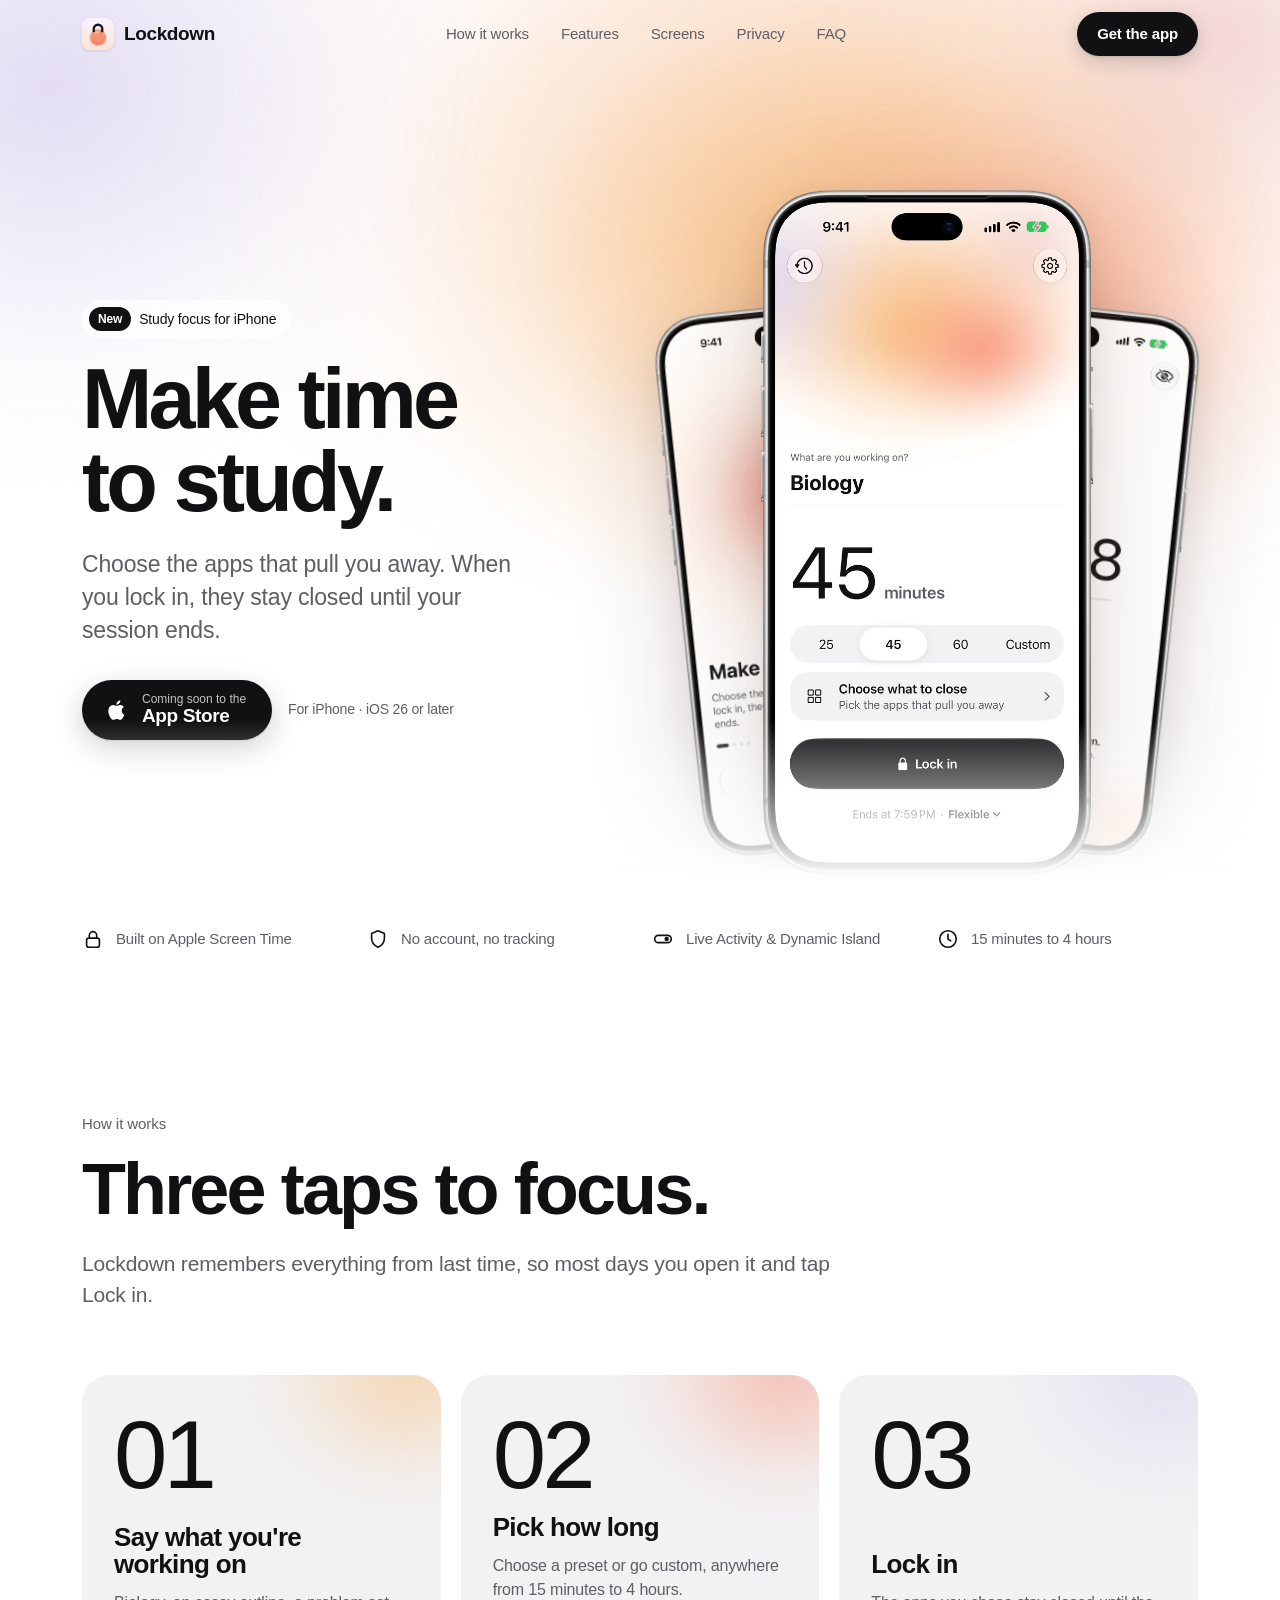
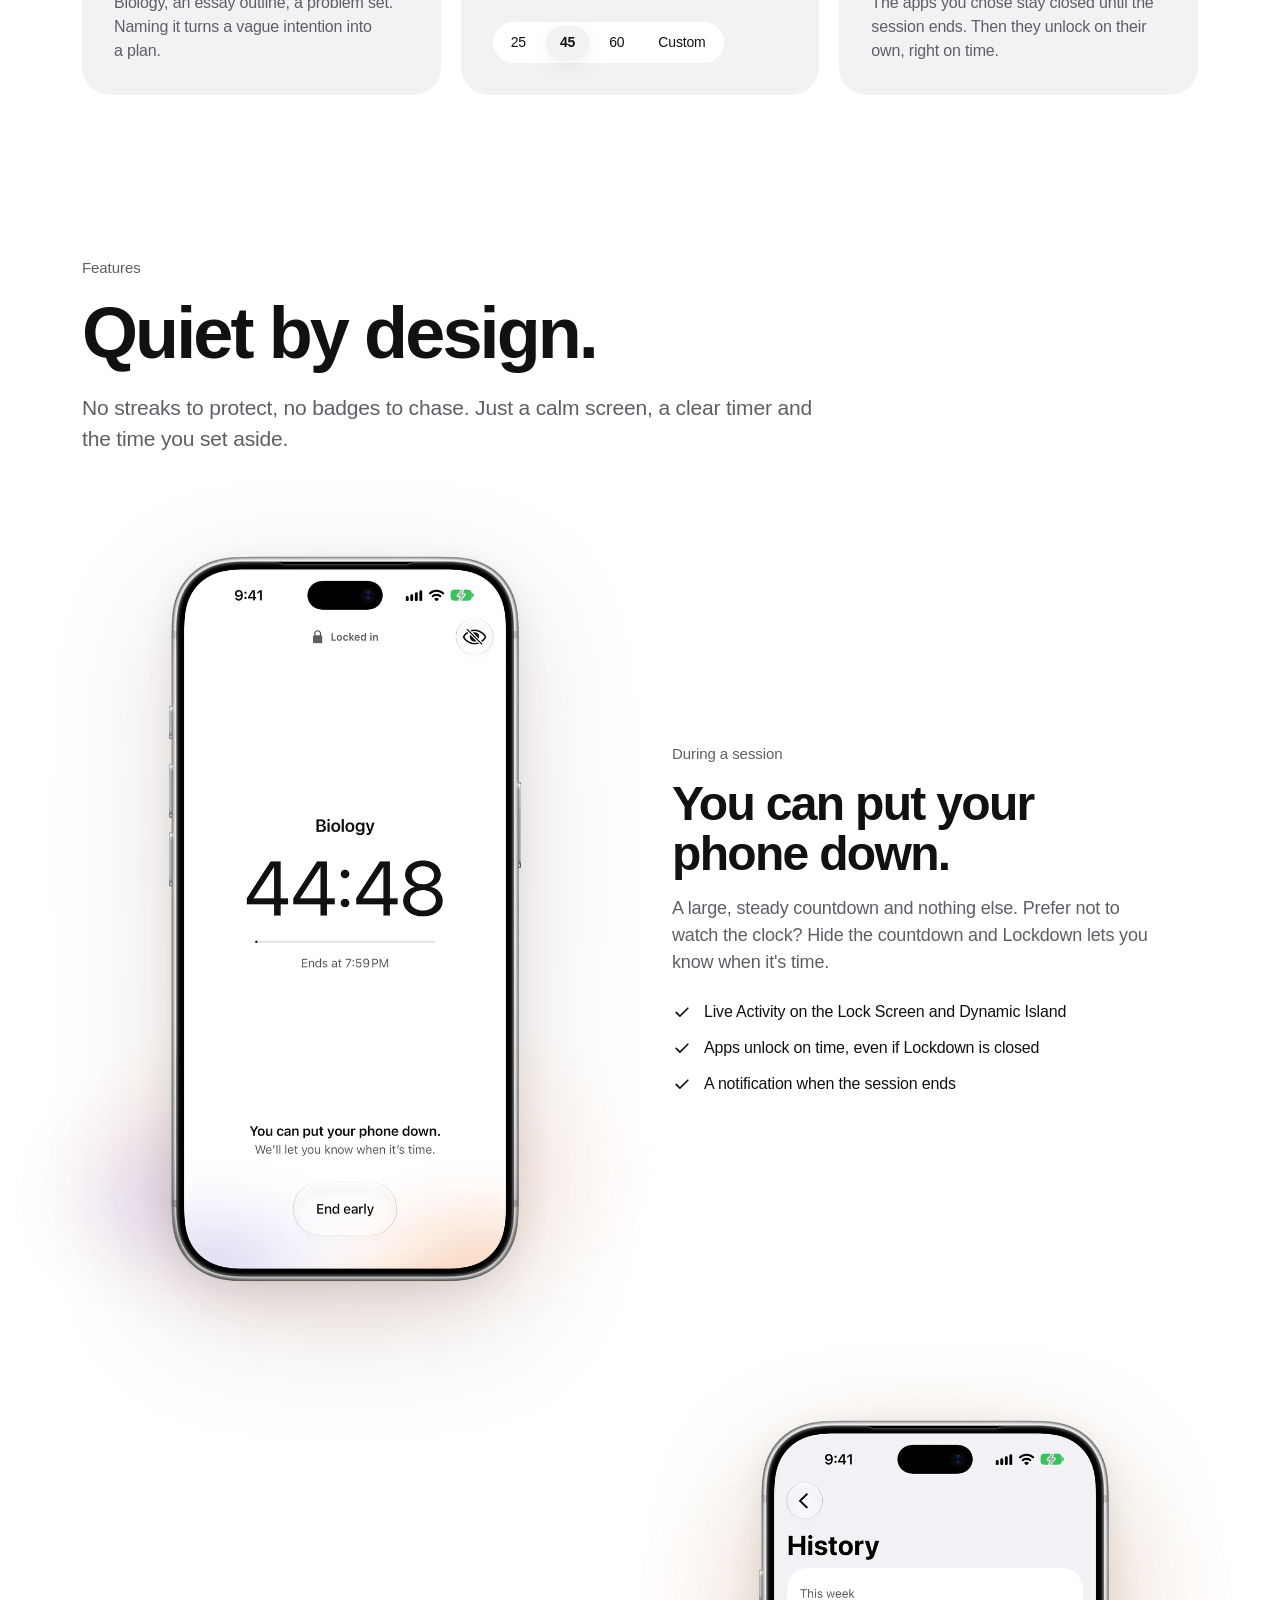
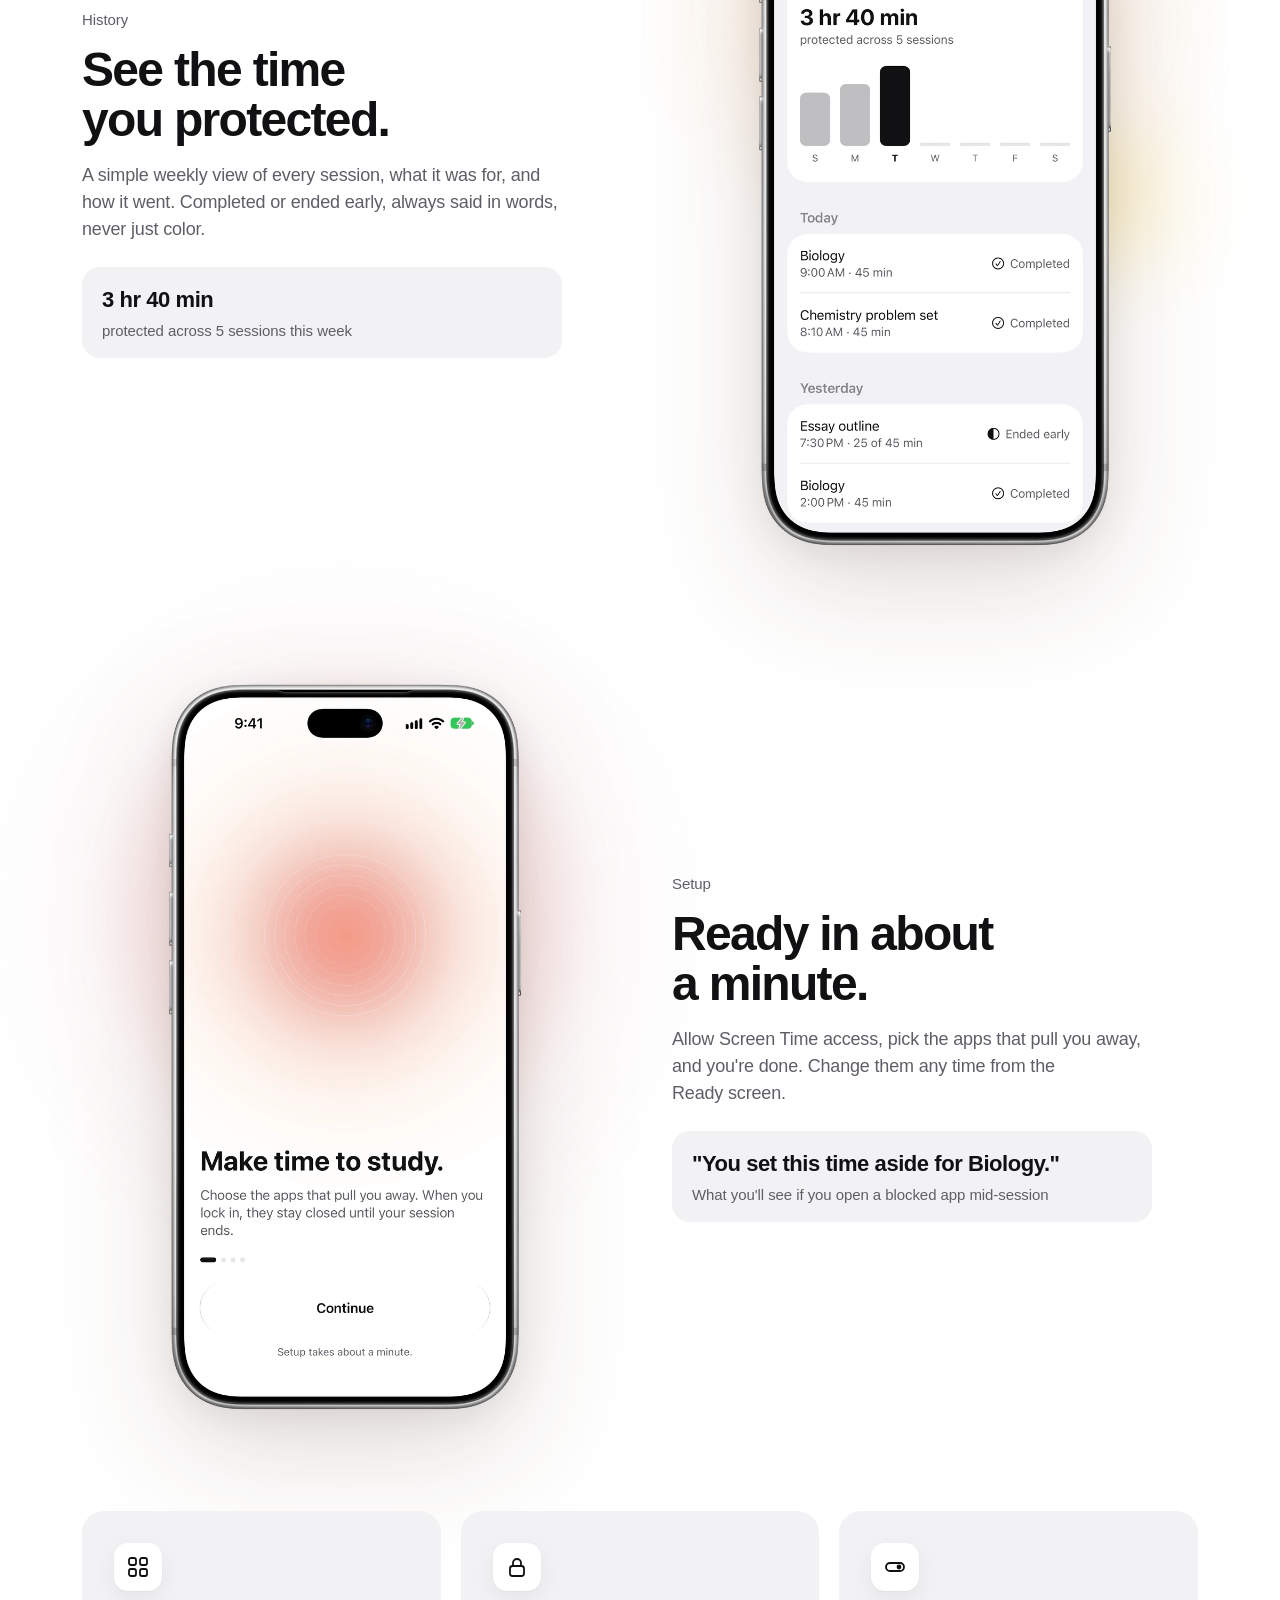
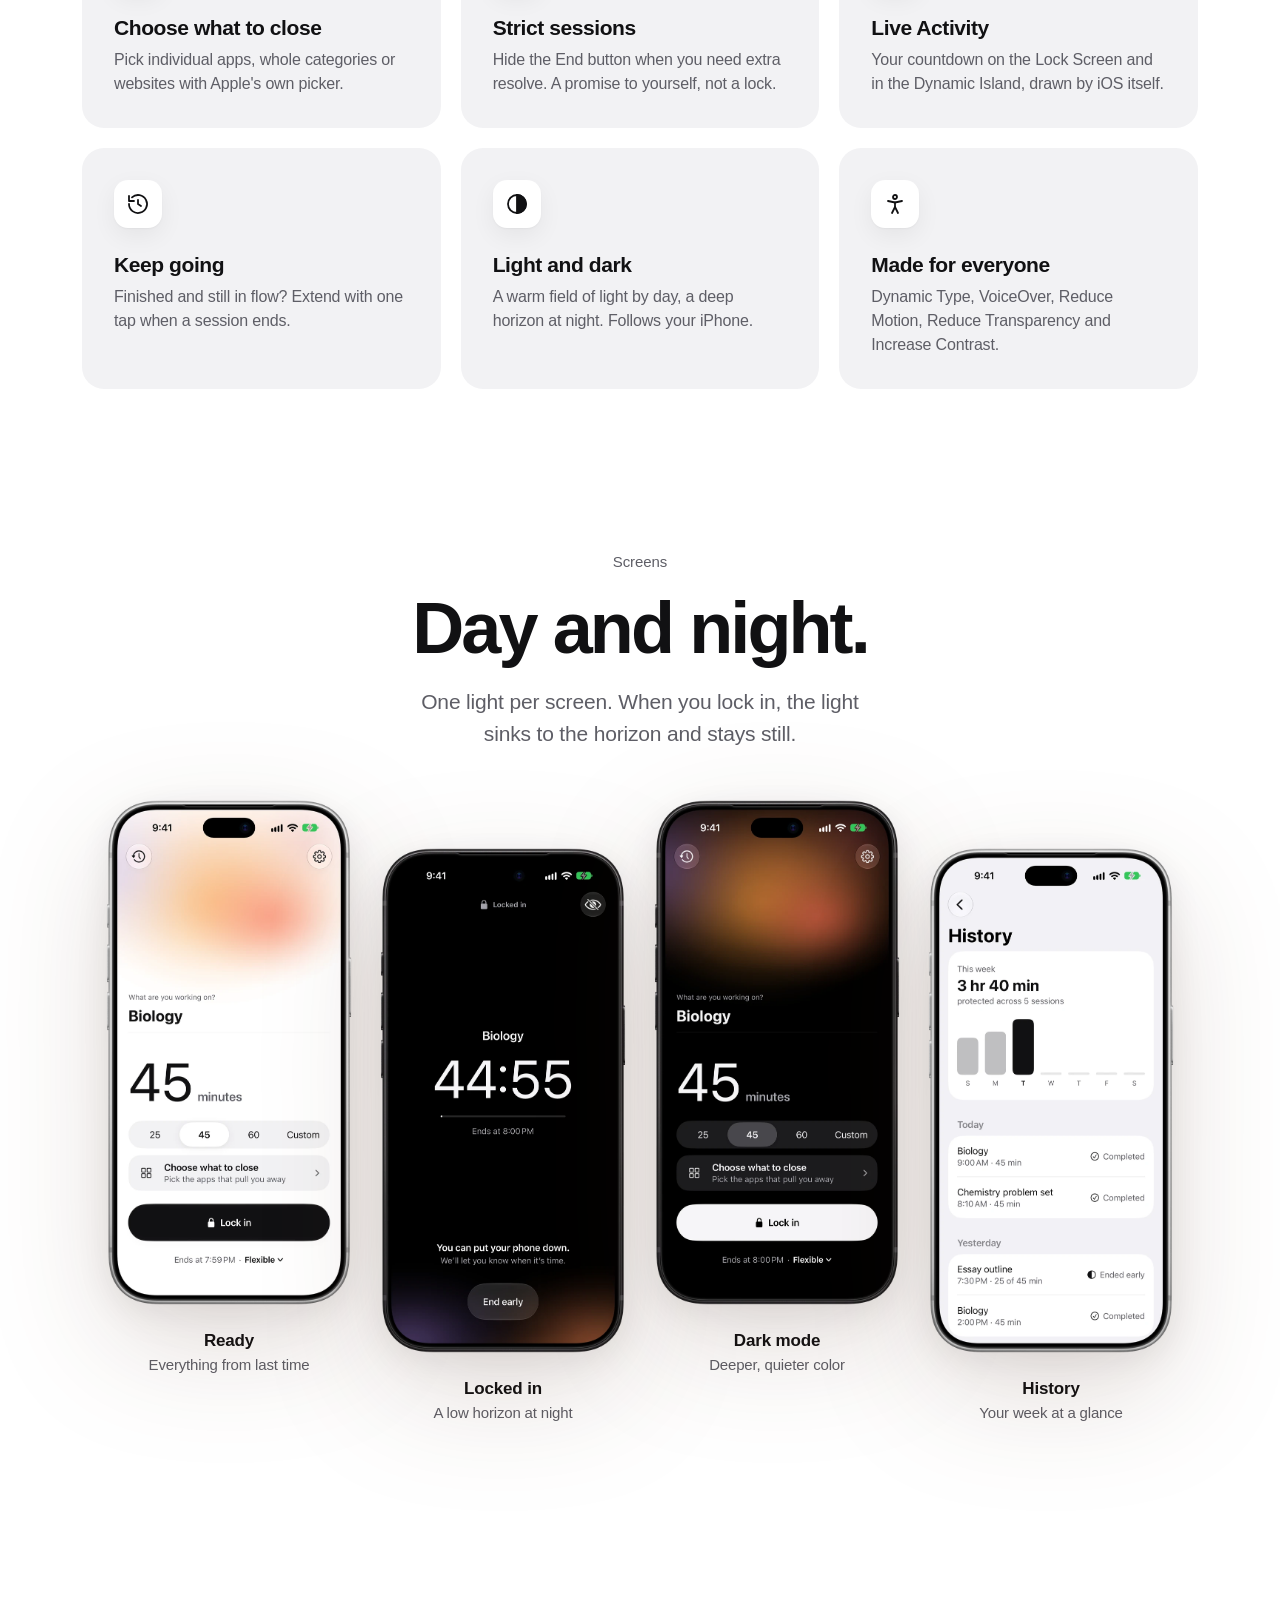
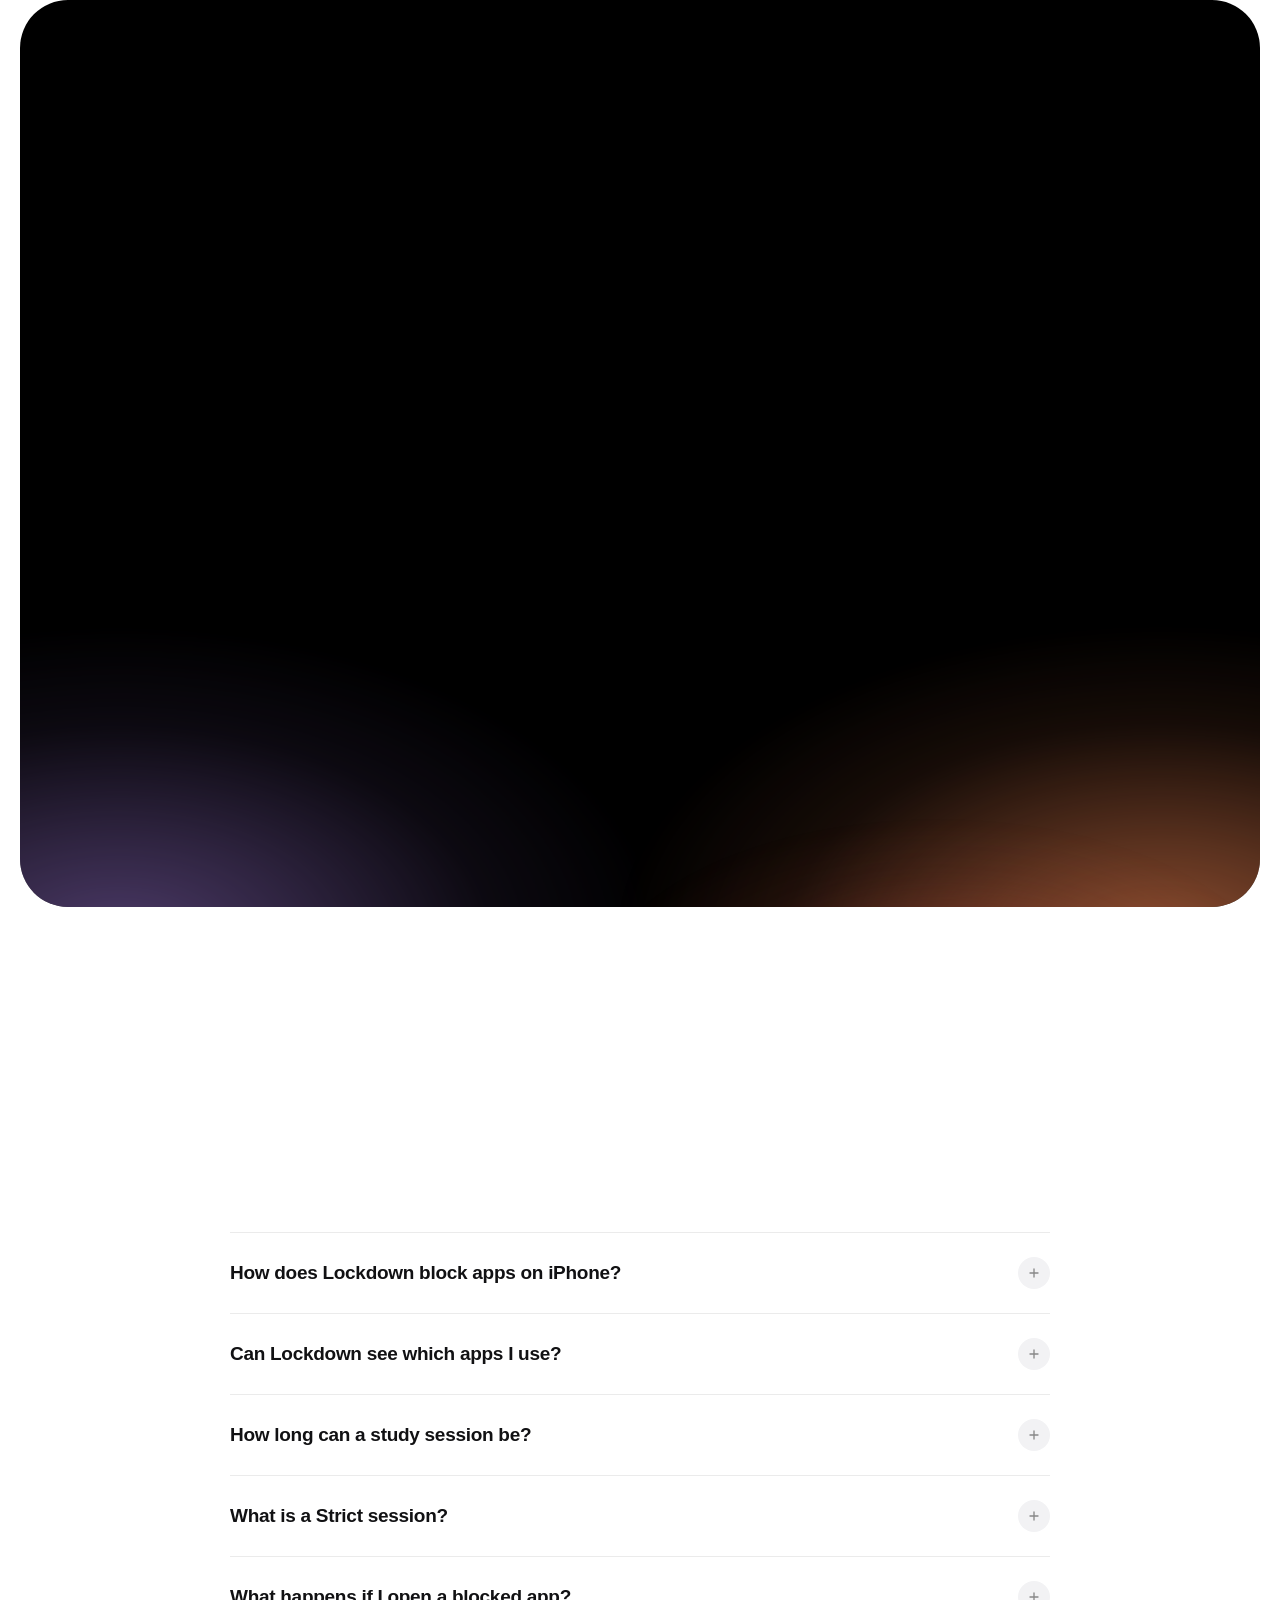
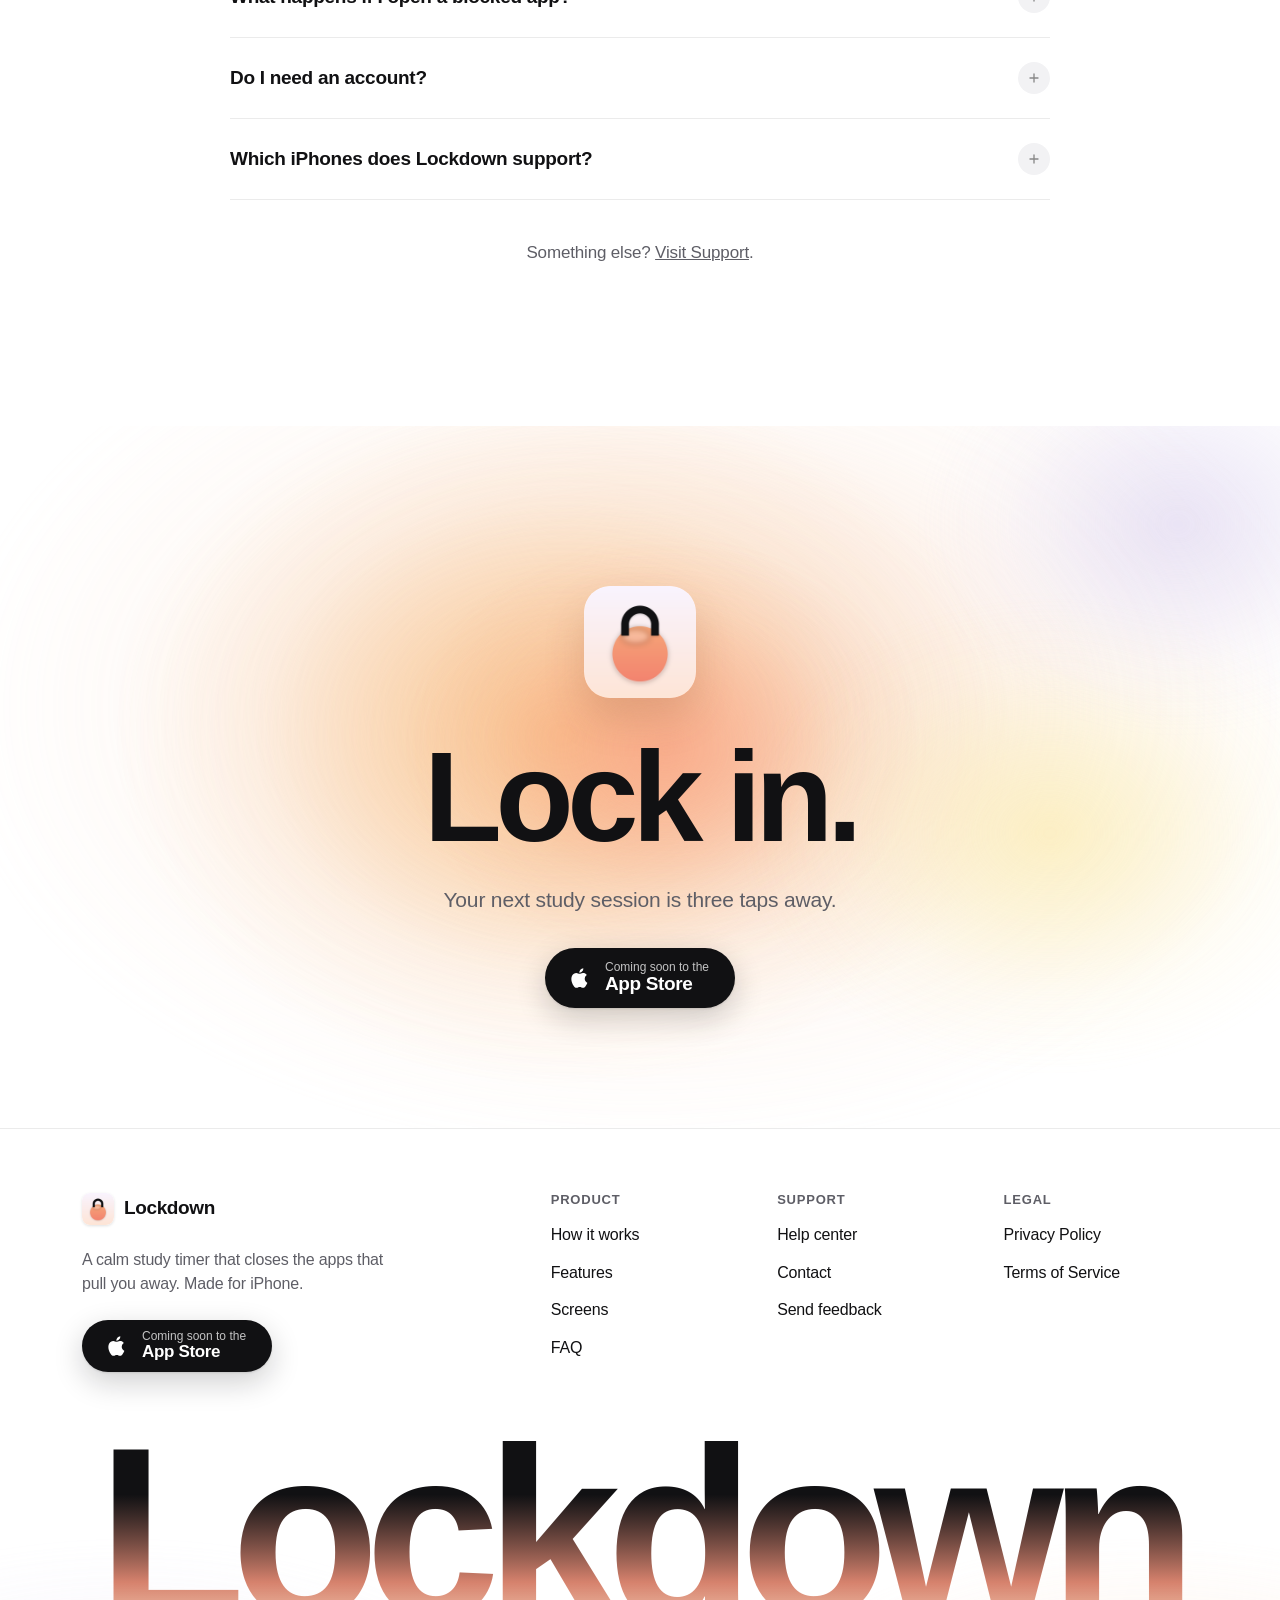
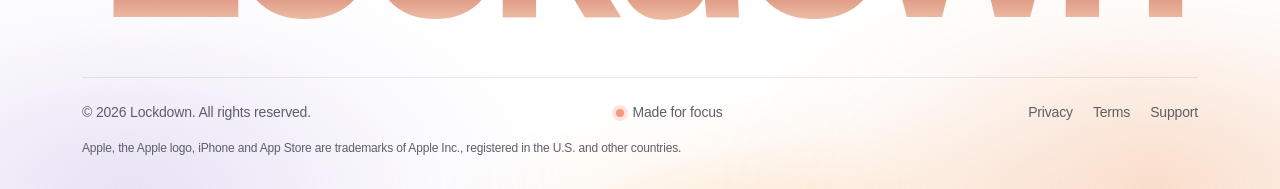
==== index.html @ 427d25eb "Launch the Lockdown website Home page with product screenshots in iPhone 18 Pro bezels, support page" ====
<!doctype html>
<html lang="en">
<head>
  <meta charset="utf-8">
  <meta name="viewport" content="width=device-width, initial-scale=1, viewport-fit=cover">
  <title>Lockdown: Study Focus Timer &amp; App Blocker for iPhone</title>
  <meta name="description" content="Lockdown blocks distracting apps while you study. Say what you're working on, pick 25, 45 or 60 minutes, and lock in. Built on Apple Screen Time. No account, no tracking.">
  <meta name="keywords" content="study app, focus timer, app blocker, block apps iPhone, study timer, screen time, distraction blocker, pomodoro, focus app, homework app, exam revision, Lockdown app">
  <meta name="author" content="Neel Sharma">
  <meta name="robots" content="index, follow, max-image-preview:large">
  <link rel="canonical" href="https://neel-sh.github.io/Lockdown-website/">
  <meta name="theme-color" content="#ffffff" media="(prefers-color-scheme: light)">
  <meta name="theme-color" content="#000000" media="(prefers-color-scheme: dark)">
  <meta name="color-scheme" content="light dark">
  <meta name="format-detection" content="telephone=no">

  <!-- Smart App Banner: uncomment and add the App Store ID once the app is live -->
  <!-- <meta name="apple-itunes-app" content="app-id=0000000000"> -->
  <meta name="apple-mobile-web-app-title" content="Lockdown">

  <meta property="og:type" content="website">
  <meta property="og:site_name" content="Lockdown">
  <meta property="og:title" content="Lockdown: Make time to study">
  <meta property="og:description" content="Block the apps that pull you away and lock in for focused study sessions on iPhone.">
  <meta property="og:url" content="https://neel-sh.github.io/Lockdown-website/">
  <meta property="og:image" content="https://neel-sh.github.io/Lockdown-website/assets/img/og-image.jpg">
  <meta property="og:image:width" content="1200">
  <meta property="og:image:height" content="630">
  <meta property="og:image:alt" content="Lockdown on iPhone: Make time to study.">
  <meta property="og:locale" content="en_US">
  <meta name="twitter:card" content="summary_large_image">
  <meta name="twitter:title" content="Lockdown: Make time to study">
  <meta name="twitter:description" content="Block the apps that pull you away and lock in for focused study sessions on iPhone.">
  <meta name="twitter:image" content="https://neel-sh.github.io/Lockdown-website/assets/img/og-image.jpg">

  <link rel="icon" href="favicon.ico" sizes="any">
  <link rel="icon" type="image/png" sizes="64x64" href="assets/img/favicon-64.png">
  <link rel="apple-touch-icon" href="assets/img/apple-touch-icon.png">
  <link rel="manifest" href="site.webmanifest">
  <link rel="preload" as="image" imagesrcset="assets/screens/ready-675.webp 675w, assets/screens/ready.webp 1350w" imagesizes="(min-width: 1120px) 340px, 78vw" media="(prefers-color-scheme: light)" fetchpriority="high">
  <link rel="preload" as="image" imagesrcset="assets/screens/ready-dark-675.webp 675w, assets/screens/ready-dark.webp 1350w" imagesizes="(min-width: 1120px) 340px, 78vw" media="(prefers-color-scheme: dark)" fetchpriority="high">
  <link rel="stylesheet" href="assets/css/site.css">

  <script type="application/ld+json">
  {
    "@context": "https://schema.org",
    "@graph": [
      {
        "@type": "WebSite",
        "@id": "https://neel-sh.github.io/Lockdown-website/#website",
        "url": "https://neel-sh.github.io/Lockdown-website/",
        "name": "Lockdown",
        "description": "Study focus timer and app blocker for iPhone.",
        "inLanguage": "en"
      },
      {
        "@type": "MobileApplication",
        "@id": "https://neel-sh.github.io/Lockdown-website/#app",
        "name": "Lockdown",
        "alternateName": "Lockdown: Study Focus Timer",
        "operatingSystem": "iOS 26.0 or later",
        "applicationCategory": "ProductivityApplication",
        "applicationSubCategory": "Education",
        "description": "Pick the apps that pull you away, say what you're working on, and tap Lock in. Those apps stay closed until the session ends. Built on Apple's Screen Time frameworks with a Live Activity on the Lock Screen and Dynamic Island.",
        "image": "https://neel-sh.github.io/Lockdown-website/assets/img/icon-512.png",
        "screenshot": [
          "https://neel-sh.github.io/Lockdown-website/assets/screens/ready.webp",
          "https://neel-sh.github.io/Lockdown-website/assets/screens/session.webp",
          "https://neel-sh.github.io/Lockdown-website/assets/screens/history.webp"
        ],
        "featureList": "Block distracting apps during study sessions; 25, 45, 60 minute or custom sessions from 15 minutes to 4 hours; Strict sessions; Live Activity and Dynamic Island timer; Weekly study history; No account and no tracking",
        "author": { "@type": "Person", "name": "Neel Sharma" },
        "publisher": { "@id": "https://neel-sh.github.io/Lockdown-website/#org" }
      },
      {
        "@type": "Organization",
        "@id": "https://neel-sh.github.io/Lockdown-website/#org",
        "name": "Lockdown",
        "url": "https://neel-sh.github.io/Lockdown-website/",
        "logo": "https://neel-sh.github.io/Lockdown-website/assets/img/icon-512.png",
        "email": "neelksharma13@gmail.com"
      },
      {
        "@type": "FAQPage",
        "mainEntity": [
          { "@type": "Question", "name": "How does Lockdown block apps on iPhone?", "acceptedAnswer": { "@type": "Answer", "text": "Lockdown uses Apple's Screen Time frameworks (Family Controls, Managed Settings and Device Activity). When you lock in, the apps you picked show a Lockdown screen instead of opening. At the end time, iOS lifts the block on its own, even if Lockdown isn't running." } },
          { "@type": "Question", "name": "Can Lockdown see which apps I use?", "acceptedAnswer": { "@type": "Answer", "text": "No. Apple only gives Lockdown opaque tokens for the apps you choose. Lockdown can show their names and icons on your screen but never learns which apps they are. Your session history stays on your iPhone." } },
          { "@type": "Question", "name": "How long can a study session be?", "acceptedAnswer": { "@type": "Answer", "text": "Pick 25, 45 or 60 minutes, or set a custom length anywhere from 15 minutes to 4 hours. 15 minutes is the shortest interval iOS allows for a scheduled block." } },
          { "@type": "Question", "name": "What is a Strict session?", "acceptedAnswer": { "@type": "Answer", "text": "A Strict session hides the End button so you're not tempted to quit. It's a promise to yourself, not a lock: turning off Lockdown in Settings > Screen Time always ends a session." } },
          { "@type": "Question", "name": "Do I need an account?", "acceptedAnswer": { "@type": "Answer", "text": "No. There is no sign-up, no account and no analytics. Everything Lockdown stores lives on your iPhone." } },
          { "@type": "Question", "name": "Which iPhones does Lockdown support?", "acceptedAnswer": { "@type": "Answer", "text": "Lockdown runs on iPhone with iOS 26 or later." } }
        ]
      }
    ]
  }
  </script>
</head>
<body>
  <a class="skip" href="#main">Skip to content</a>

  <header class="nav" role="banner">
    <div class="wrap">
      <a class="brand" href="./" aria-label="Lockdown home">
        <img src="assets/img/icon-192.png" alt="" width="32" height="32">
        Lockdown
      </a>
      <nav aria-label="Primary">
        <ul class="nav-links">
          <li><a href="#how">How it works</a></li>
          <li><a href="#features">Features</a></li>
          <li><a href="#screens">Screens</a></li>
          <li><a href="#privacy">Privacy</a></li>
          <li><a href="#faq">FAQ</a></li>
        </ul>
      </nav>
      <a class="btn btn-primary" href="#download">Get the app</a>
    </div>
  </header>

  <main id="main">
    <!-- Hero: the Ready atmosphere, apricot and lavender overhead -->
    <section class="hero" aria-labelledby="hero-title">
      <div class="atmosphere" aria-hidden="true">
        <span class="glow drift" style="--c: var(--peach); left: 70%; top: 18%; width: 1500px; height: 1000px; --o: .8"></span>
        <span class="glow drift slow" style="--c: var(--apricot); left: 64%; top: 30%; width: 900px; height: 720px; --o: .85"></span>
        <span class="glow drift" style="--c: var(--coral); left: 80%; top: 36%; width: 620px; height: 520px; --o: .7"></span>
        <span class="glow drift slow" style="--c: var(--lavender); left: 4%; top: 10%; width: 900px; height: 800px; --o: .7"></span>
        <span class="glow" style="--c: var(--rose); left: 96%; top: 4%; width: 500px; height: 500px; --o: .25"></span>
      </div>

      <div class="wrap">
        <div class="hero-copy">
          <span class="pill reveal"><b>New</b> Study focus for iPhone</span>
          <h1 id="hero-title" class="reveal d1">Make time to&nbsp;study.</h1>
          <p class="lede reveal d2">Choose the apps that pull you away. When you lock in, they stay closed until your session&nbsp;ends.</p>
          <div class="hero-cta reveal d3">
            <a class="store" data-store href="#download" aria-label="Download Lockdown on the App Store">
              <svg viewBox="0 0 24 24" fill="currentColor" aria-hidden="true"><path d="M16.37 12.62c-.02-2.3 1.88-3.4 1.96-3.46-1.07-1.56-2.73-1.78-3.32-1.8-1.41-.14-2.76.83-3.47.83-.72 0-1.82-.81-3-.79-1.54.02-2.96.9-3.75 2.27-1.6 2.78-.41 6.89 1.15 9.14.76 1.1 1.67 2.34 2.86 2.3 1.15-.05 1.58-.74 2.97-.74 1.38 0 1.78.74 2.99.72 1.24-.02 2.02-1.12 2.77-2.23.87-1.28 1.23-2.52 1.25-2.58-.03-.01-2.39-.92-2.41-3.66zM14.1 5.86c.63-.77 1.06-1.83.94-2.89-.91.04-2.02.61-2.67 1.37-.58.68-1.1 1.77-.96 2.81 1.02.08 2.06-.52 2.69-1.29z"/></svg>
              <span><small>Download on the</small><strong>App Store</strong></span>
            </a>
            <span class="hero-note">For iPhone · iOS 26 or later</span>
          </div>
        </div>

        <div class="hero-stage reveal d2">
          <img class="phone back left" src="assets/screens/welcome-675.webp" alt="" width="675" height="1380" loading="lazy" decoding="async" aria-hidden="true">
          <picture class="phone back right"><source media="(prefers-color-scheme: dark)" srcset="assets/screens/session-dark-675.webp"><img src="assets/screens/session-675.webp" alt="" width="675" height="1380" loading="lazy" decoding="async" aria-hidden="true"></picture>
          <picture>
            <source media="(prefers-color-scheme: dark)" srcset="assets/screens/ready-dark-675.webp 675w, assets/screens/ready-dark.webp 1350w" sizes="(min-width: 1120px) 340px, 78vw">
            <img class="phone" src="assets/screens/ready.webp" srcset="assets/screens/ready-675.webp 675w, assets/screens/ready.webp 1350w" sizes="(min-width: 1120px) 340px, 78vw" alt="Lockdown's Ready screen on iPhone: working on Biology for 45 minutes, with a Lock in button" width="1350" height="2760" fetchpriority="high">
          </picture>
        </div>
      </div>
      <div class="hero-fade" aria-hidden="true"></div>
    </section>

    <section class="strip" aria-label="Highlights">
      <div class="wrap">
        <ul>
          <li class="reveal"><svg viewBox="0 0 24 24" fill="none" stroke="currentColor" stroke-width="1.8" stroke-linecap="round" stroke-linejoin="round" aria-hidden="true"><rect x="5" y="11" width="14" height="10" rx="2.5"/><path d="M8 11V8a4 4 0 0 1 8 0v3"/></svg>Built on Apple Screen Time</li>
          <li class="reveal d1"><svg viewBox="0 0 24 24" fill="none" stroke="currentColor" stroke-width="1.8" stroke-linecap="round" stroke-linejoin="round" aria-hidden="true"><path d="M12 3l7 3v5c0 5-3.5 8.5-7 10-3.5-1.5-7-5-7-10V6l7-3z"/></svg>No account, no tracking</li>
          <li class="reveal d2"><svg viewBox="0 0 24 24" fill="none" stroke="currentColor" stroke-width="1.8" stroke-linecap="round" stroke-linejoin="round" aria-hidden="true"><rect x="3" y="8" width="18" height="8" rx="4"/><circle cx="16" cy="12" r="1.5" fill="currentColor"/></svg>Live Activity &amp; Dynamic Island</li>
          <li class="reveal d3"><svg viewBox="0 0 24 24" fill="none" stroke="currentColor" stroke-width="1.8" stroke-linecap="round" stroke-linejoin="round" aria-hidden="true"><circle cx="12" cy="12" r="9"/><path d="M12 7v5l3 2"/></svg>15 minutes to 4 hours</li>
        </ul>
      </div>
    </section>

    <!-- How it works -->
    <section class="section" id="how" aria-labelledby="how-title">
      <div class="wrap">
        <div class="section-head reveal">
          <span class="eyebrow">How it works</span>
          <h2 id="how-title">Three taps to&nbsp;focus.</h2>
          <p class="sub">Lockdown remembers everything from last time, so most days you open it and tap Lock&nbsp;in.</p>
        </div>
        <ol class="steps">
          <li class="step reveal">
            <span class="glow" aria-hidden="true" style="--c: var(--apricot); left: 90%; top: 0%; width: 360px; height: 300px"></span>
            <span class="num" aria-hidden="true">01</span>
            <h3>Say what you're working&nbsp;on</h3>
            <p>Biology, an essay outline, a problem set. Naming it turns a vague intention into a&nbsp;plan.</p>
          </li>
          <li class="step reveal d1">
            <span class="glow" aria-hidden="true" style="--c: var(--coral); left: 90%; top: 0%; width: 360px; height: 300px"></span>
            <span class="num" aria-hidden="true">02</span>
            <h3>Pick how long</h3>
            <p>Choose a preset or go custom, anywhere from 15&nbsp;minutes to 4&nbsp;hours.</p>
            <div class="chips" aria-hidden="true"><span>25</span><span class="on">45</span><span>60</span><span>Custom</span></div>
          </li>
          <li class="step reveal d2">
            <span class="glow" aria-hidden="true" style="--c: var(--lavender); left: 90%; top: 0%; width: 360px; height: 300px"></span>
            <span class="num" aria-hidden="true">03</span>
            <h3>Lock in</h3>
            <p>The apps you chose stay closed until the session ends. Then they unlock on their own, right on&nbsp;time.</p>
          </li>
        </ol>
      </div>
    </section>

    <!-- Showcase -->
    <section class="section" id="features" aria-labelledby="features-title" style="padding-top: 0">
      <div class="wrap">
        <div class="section-head reveal">
          <span class="eyebrow">Features</span>
          <h2 id="features-title">Quiet by design.</h2>
          <p class="sub">No streaks to protect, no badges to chase. Just a calm screen, a clear timer and the time you set&nbsp;aside.</p>
        </div>

        <div class="showcase">
          <article class="row">
            <div class="media reveal">
              <span class="glow" aria-hidden="true" style="--c: var(--peach); left: 50%; top: 82%; width: 640px; height: 360px; --o: .8"></span>
              <span class="glow" aria-hidden="true" style="--c: var(--lavender); left: 22%; top: 85%; width: 380px; height: 280px; --o: .7"></span>
              <picture><source media="(prefers-color-scheme: dark)" srcset="assets/screens/session-dark-675.webp 675w, assets/screens/session-dark.webp 1350w" sizes="(min-width: 900px) 360px, 76vw"><img src="assets/screens/session.webp" srcset="assets/screens/session-675.webp 675w, assets/screens/session.webp 1350w" sizes="(min-width: 900px) 360px, 76vw" alt="A Lockdown study session in progress: Biology, 44 minutes 48 seconds remaining, ends at 7:59 PM" width="1350" height="2760" loading="lazy" decoding="async" class="phone"></picture>
            </div>
            <div class="copy reveal d1">
              <span class="eyebrow">During a session</span>
              <h3>You can put your phone&nbsp;down.</h3>
              <p>A large, steady countdown and nothing else. Prefer not to watch the clock? Hide the countdown and Lockdown lets you know when it's&nbsp;time.</p>
              <ul class="ticks">
                <li><svg viewBox="0 0 24 24" fill="none" stroke="currentColor" stroke-width="2" stroke-linecap="round" stroke-linejoin="round" aria-hidden="true"><path d="M5 12.5l4.5 4.5L19 7.5"/></svg>Live Activity on the Lock Screen and Dynamic&nbsp;Island</li>
                <li><svg viewBox="0 0 24 24" fill="none" stroke="currentColor" stroke-width="2" stroke-linecap="round" stroke-linejoin="round" aria-hidden="true"><path d="M5 12.5l4.5 4.5L19 7.5"/></svg>Apps unlock on time, even if Lockdown is&nbsp;closed</li>
                <li><svg viewBox="0 0 24 24" fill="none" stroke="currentColor" stroke-width="2" stroke-linecap="round" stroke-linejoin="round" aria-hidden="true"><path d="M5 12.5l4.5 4.5L19 7.5"/></svg>A notification when the session&nbsp;ends</li>
              </ul>
            </div>
          </article>

          <article class="row flip">
            <div class="media reveal">
              <span class="glow" aria-hidden="true" style="--c: var(--apricot); left: 50%; top: 30%; width: 600px; height: 520px; --o: .55"></span>
              <span class="glow" aria-hidden="true" style="--c: var(--yellow); left: 76%; top: 52%; width: 360px; height: 300px; --o: .6"></span>
              <img src="assets/screens/history.webp" srcset="assets/screens/history-675.webp 675w, assets/screens/history.webp 1350w" sizes="(min-width: 900px) 360px, 76vw" alt="Lockdown History screen showing 3 hours 40 minutes protected across 5 sessions this week" width="1350" height="2760" loading="lazy" decoding="async" class="phone">
            </div>
            <div class="copy reveal d1">
              <span class="eyebrow">History</span>
              <h3>See the time you&nbsp;protected.</h3>
              <p>A simple weekly view of every session, what it was for, and how it went. Completed or ended early, always said in words, never just&nbsp;color.</p>
              <div class="quote">3 hr 40 min<small>protected across 5 sessions this week</small></div>
            </div>
          </article>

          <article class="row">
            <div class="media reveal">
              <span class="glow" aria-hidden="true" style="--c: var(--coral); left: 50%; top: 34%; width: 520px; height: 520px; --o: .55"></span>
              <span class="glow" aria-hidden="true" style="--c: var(--rose); left: 50%; top: 34%; width: 760px; height: 760px; --o: .3"></span>
              <img src="assets/screens/welcome.webp" srcset="assets/screens/welcome-675.webp 675w, assets/screens/welcome.webp 1350w" sizes="(min-width: 900px) 360px, 76vw" alt="Lockdown welcome screen: Make time to study. Setup takes about a minute." width="1350" height="2760" loading="lazy" decoding="async" class="phone">
            </div>
            <div class="copy reveal d1">
              <span class="eyebrow">Setup</span>
              <h3>Ready in about a&nbsp;minute.</h3>
              <p>Allow Screen Time access, pick the apps that pull you away, and you're done. Change them any time from the Ready&nbsp;screen.</p>
              <div class="quote">"You set this time aside for Biology."<small>What you'll see if you open a blocked app mid-session</small></div>
            </div>
          </article>
        </div>

        <div class="grid">
          <div class="card reveal">
            <div class="ico"><svg viewBox="0 0 24 24" fill="none" stroke="currentColor" stroke-width="1.8" stroke-linecap="round" stroke-linejoin="round" aria-hidden="true"><rect x="3" y="3" width="7" height="7" rx="2"/><rect x="14" y="3" width="7" height="7" rx="2"/><rect x="3" y="14" width="7" height="7" rx="2"/><rect x="14" y="14" width="7" height="7" rx="2"/></svg></div>
            <h3>Choose what to close</h3>
            <p>Pick individual apps, whole categories or websites with Apple's own picker.</p>
          </div>
          <div class="card reveal d1">
            <div class="ico"><svg viewBox="0 0 24 24" fill="none" stroke="currentColor" stroke-width="1.8" stroke-linecap="round" stroke-linejoin="round" aria-hidden="true"><rect x="5" y="11" width="14" height="10" rx="2.5"/><path d="M8 11V8a4 4 0 0 1 8 0v3"/></svg></div>
            <h3>Strict sessions</h3>
            <p>Hide the End button when you need extra resolve. A promise to yourself, not a lock.</p>
          </div>
          <div class="card reveal d2">
            <div class="ico"><svg viewBox="0 0 24 24" fill="none" stroke="currentColor" stroke-width="1.8" stroke-linecap="round" stroke-linejoin="round" aria-hidden="true"><rect x="3" y="8" width="18" height="8" rx="4"/><circle cx="16" cy="12" r="1.5" fill="currentColor"/></svg></div>
            <h3>Live Activity</h3>
            <p>Your countdown on the Lock Screen and in the Dynamic Island, drawn by iOS itself.</p>
          </div>
          <div class="card reveal">
            <div class="ico"><svg viewBox="0 0 24 24" fill="none" stroke="currentColor" stroke-width="1.8" stroke-linecap="round" stroke-linejoin="round" aria-hidden="true"><path d="M3 12a9 9 0 1 0 3-6.7"/><path d="M3 4v5h5"/><path d="M12 8v4l3 2"/></svg></div>
            <h3>Keep going</h3>
            <p>Finished and still in flow? Extend with one tap when a session ends.</p>
          </div>
          <div class="card reveal d1">
            <div class="ico"><svg viewBox="0 0 24 24" fill="none" stroke="currentColor" stroke-width="1.8" stroke-linecap="round" stroke-linejoin="round" aria-hidden="true"><circle cx="12" cy="12" r="9"/><path d="M12 3v18"/><path d="M12 3a9 9 0 0 1 0 18" fill="currentColor"/></svg></div>
            <h3>Light and dark</h3>
            <p>A warm field of light by day, a deep horizon at night. Follows your iPhone.</p>
          </div>
          <div class="card reveal d2">
            <div class="ico"><svg viewBox="0 0 24 24" fill="none" stroke="currentColor" stroke-width="1.8" stroke-linecap="round" stroke-linejoin="round" aria-hidden="true"><circle cx="12" cy="5" r="2"/><path d="M5 9l7 1.5L19 9"/><path d="M12 10.5V15l-3 6"/><path d="M12 15l3 6"/></svg></div>
            <h3>Made for everyone</h3>
            <p>Dynamic Type, VoiceOver, Reduce Motion, Reduce Transparency and Increase Contrast.</p>
          </div>
        </div>
      </div>
    </section>

    <!-- Screens -->
    <section class="section" id="screens" aria-labelledby="screens-title" style="padding-top: 0; overflow: hidden">
      <div class="wrap">
        <div class="section-head center reveal">
          <span class="eyebrow">Screens</span>
          <h2 id="screens-title">Day and night.</h2>
          <p class="sub">One light per screen. When you lock in, the light sinks to the horizon and stays&nbsp;still.</p>
        </div>
        <div class="gallery" role="list">
          <figure role="listitem" class="reveal">
            <img class="phone" src="assets/screens/ready-675.webp" alt="Ready screen in light mode" width="675" height="1380" loading="lazy" decoding="async">
            <figcaption><strong>Ready</strong>Everything from last time</figcaption>
          </figure>
          <figure role="listitem" class="reveal d1">
            <img class="phone" src="assets/screens/session-dark-675.webp" alt="Study session in dark mode, Biology, 44 minutes 55 seconds remaining" width="675" height="1380" loading="lazy" decoding="async">
            <figcaption><strong>Locked in</strong>A low horizon at night</figcaption>
          </figure>
          <figure role="listitem" class="reveal d2">
            <img class="phone" src="assets/screens/ready-dark-675.webp" alt="Ready screen in dark mode" width="675" height="1380" loading="lazy" decoding="async">
            <figcaption><strong>Dark mode</strong>Deeper, quieter color</figcaption>
          </figure>
          <figure role="listitem" class="reveal d3">
            <img class="phone" src="assets/screens/history-675.webp" alt="History screen with weekly chart" width="675" height="1380" loading="lazy" decoding="async">
            <figcaption><strong>History</strong>Your week at a glance</figcaption>
          </figure>
        </div>
      </div>
    </section>

    <!-- Privacy -->
    <section class="band" id="privacy" aria-labelledby="privacy-title">
      <div class="band-inner">
        <div class="atmosphere" aria-hidden="true">
          <span class="glow drift" style="--c: #674f8d; left: 8%; top: 104%; width: 1100px; height: 640px; --o: .75"></span>
          <span class="glow drift slow" style="--c: #a95d3a; left: 92%; top: 104%; width: 1100px; height: 640px; --o: .85"></span>
          <span class="glow" style="--c: #ca5843; left: 74%; top: 110%; width: 700px; height: 360px; --o: .4"></span>
        </div>
        <div class="wrap" style="position: relative; z-index: 1">
          <div class="section-head reveal">
            <span class="eyebrow muted">Privacy</span>
            <h2 id="privacy-title">Your choices stay&nbsp;yours.</h2>
            <p class="sub muted">Apple keeps the apps you pick private, even from Lockdown. Session history is stored only on your&nbsp;iPhone.</p>
          </div>
          <div class="grid">
            <div class="card reveal">
              <div class="ico"><svg viewBox="0 0 24 24" fill="none" stroke="currentColor" stroke-width="1.8" stroke-linecap="round" stroke-linejoin="round" aria-hidden="true"><circle cx="12" cy="8" r="4"/><path d="M4 21c1.5-4 4.5-6 8-6s6.5 2 8 6"/><path d="M3 3l18 18"/></svg></div>
              <h3>No account</h3>
              <p>No sign-up, no email, no password. Open it and start.</p>
            </div>
            <div class="card reveal d1">
              <div class="ico"><svg viewBox="0 0 24 24" fill="none" stroke="currentColor" stroke-width="1.8" stroke-linecap="round" stroke-linejoin="round" aria-hidden="true"><path d="M2 12s3.5-7 10-7 10 7 10 7-3.5 7-10 7S2 12 2 12z"/><circle cx="12" cy="12" r="3"/><path d="M3 3l18 18"/></svg></div>
              <h3>No tracking</h3>
              <p>No analytics, no ads, no third-party SDKs. Lockdown makes no network requests.</p>
            </div>
            <div class="card reveal d2">
              <div class="ico"><svg viewBox="0 0 24 24" fill="none" stroke="currentColor" stroke-width="1.8" stroke-linecap="round" stroke-linejoin="round" aria-hidden="true"><rect x="6" y="2" width="12" height="20" rx="3"/><path d="M10 18h4"/></svg></div>
              <h3>On your iPhone</h3>
              <p>Preferences and history never leave the device. Delete them any time in Settings.</p>
            </div>
          </div>
          <p class="reveal" style="margin-top: 40px"><a class="btn btn-glass" href="privacy/" style="background: rgba(255,255,255,.1); color: #f5f5f7; border-color: rgba(255,255,255,.14)">Read the Privacy Policy</a></p>
        </div>
      </div>
    </section>

    <!-- FAQ -->
    <section class="section" id="faq" aria-labelledby="faq-title">
      <div class="wrap">
        <div class="section-head center reveal">
          <span class="eyebrow">FAQ</span>
          <h2 id="faq-title">Questions, answered.</h2>
        </div>
        <div class="faq reveal">
          <details>
            <summary>How does Lockdown block apps on iPhone?</summary>
            <div class="answer"><p>Lockdown uses Apple's Screen Time frameworks (Family Controls, Managed Settings and Device Activity). When you lock in, the apps you picked show a Lockdown screen instead of opening. At the end time, iOS lifts the block on its own, even if Lockdown isn't running.</p></div>
          </details>
          <details>
            <summary>Can Lockdown see which apps I use?</summary>
            <div class="answer"><p>No. Apple only gives Lockdown opaque tokens for the apps you choose. Lockdown can show their names and icons on your screen but never learns which apps they are. Your session history stays on your iPhone.</p></div>
          </details>
          <details>
            <summary>How long can a study session be?</summary>
            <div class="answer"><p>Pick 25, 45 or 60 minutes, or set a custom length anywhere from 15 minutes to 4 hours. 15 minutes is the shortest interval iOS allows for a scheduled block.</p></div>
          </details>
          <details>
            <summary>What is a Strict session?</summary>
            <div class="answer"><p>A Strict session hides the End button so you're not tempted to quit. It's a promise to yourself, not a lock: turning off Lockdown in Settings › Screen Time always ends a session.</p></div>
          </details>
          <details>
            <summary>What happens if I open a blocked app?</summary>
            <div class="answer"><p>You'll see a calm reminder, for example "You set this time aside for Biology. Instagram is available at 4:45 PM.", with buttons to close it or open Lockdown.</p></div>
          </details>
          <details>
            <summary>Do I need an account?</summary>
            <div class="answer"><p>No. There is no sign-up, no account and no analytics. Everything Lockdown stores lives on your iPhone.</p></div>
          </details>
          <details>
            <summary>Which iPhones does Lockdown support?</summary>
            <div class="answer"><p>Lockdown runs on iPhone with iOS 26 or later.</p></div>
          </details>
        </div>
        <p class="muted reveal" style="text-align: center; margin-top: 40px">Something else? <a href="support/">Visit Support</a>.</p>
      </div>
    </section>

    <!-- CTA: the one warm bloom -->
    <section class="section cta" id="download" aria-labelledby="cta-title">
      <div class="atmosphere" aria-hidden="true">
        <span class="glow drift" style="--c: var(--peach); left: 50%; top: 40%; width: 1400px; height: 900px; --o: .7"></span>
        <span class="glow drift slow" style="--c: var(--apricot); left: 44%; top: 44%; width: 900px; height: 700px; --o: .8"></span>
        <span class="glow" style="--c: var(--coral); left: 52%; top: 46%; width: 520px; height: 420px; --o: .6"></span>
        <span class="glow" style="--c: var(--yellow); left: 82%; top: 58%; width: 620px; height: 480px; --o: .6"></span>
        <span class="glow" style="--c: var(--lavender); left: 92%; top: 14%; width: 520px; height: 420px; --o: .55"></span>
      </div>
      <div class="wrap">
        <img class="icon reveal" src="assets/img/icon-512.png" alt="Lockdown app icon" width="112" height="112" loading="lazy">
        <h2 id="cta-title" class="reveal d1">Lock in.</h2>
        <p class="sub reveal d2">Your next study session is three taps&nbsp;away.</p>
        <div class="hero-cta reveal d3">
          <a class="store" data-store href="#download" aria-label="Download Lockdown on the App Store">
            <svg viewBox="0 0 24 24" fill="currentColor" aria-hidden="true"><path d="M16.37 12.62c-.02-2.3 1.88-3.4 1.96-3.46-1.07-1.56-2.73-1.78-3.32-1.8-1.41-.14-2.76.83-3.47.83-.72 0-1.82-.81-3-.79-1.54.02-2.96.9-3.75 2.27-1.6 2.78-.41 6.89 1.15 9.14.76 1.1 1.67 2.34 2.86 2.3 1.15-.05 1.58-.74 2.97-.74 1.38 0 1.78.74 2.99.72 1.24-.02 2.02-1.12 2.77-2.23.87-1.28 1.23-2.52 1.25-2.58-.03-.01-2.39-.92-2.41-3.66zM14.1 5.86c.63-.77 1.06-1.83.94-2.89-.91.04-2.02.61-2.67 1.37-.58.68-1.1 1.77-.96 2.81 1.02.08 2.06-.52 2.69-1.29z"/></svg>
            <span><small>Download on the</small><strong>App Store</strong></span>
          </a>
        </div>
      </div>
    </section>
  </main>

  <footer class="footer" role="contentinfo">
    <div class="atmosphere" aria-hidden="true">
      <span class="glow" style="--c: var(--lavender); left: 10%; top: 100%; width: 900px; height: 500px; --o: .6"></span>
      <span class="glow" style="--c: var(--peach); left: 90%; top: 100%; width: 900px; height: 500px; --o: .75"></span>
      <span class="glow" style="--c: var(--apricot); left: 60%; top: 108%; width: 700px; height: 300px; --o: .4"></span>
    </div>
    <div class="wrap" style="position: relative; z-index: 1">
      <div class="top">
        <div class="about">
          <a class="brand" href="./"><img src="assets/img/icon-192.png" alt="" width="32" height="32" loading="lazy">Lockdown</a>
          <p>A calm study timer that closes the apps that pull you away. Made for iPhone.</p>
          <a class="store" data-store href="#download" aria-label="Download Lockdown on the App Store">
            <svg viewBox="0 0 24 24" fill="currentColor" aria-hidden="true"><path d="M16.37 12.62c-.02-2.3 1.88-3.4 1.96-3.46-1.07-1.56-2.73-1.78-3.32-1.8-1.41-.14-2.76.83-3.47.83-.72 0-1.82-.81-3-.79-1.54.02-2.96.9-3.75 2.27-1.6 2.78-.41 6.89 1.15 9.14.76 1.1 1.67 2.34 2.86 2.3 1.15-.05 1.58-.74 2.97-.74 1.38 0 1.78.74 2.99.72 1.24-.02 2.02-1.12 2.77-2.23.87-1.28 1.23-2.52 1.25-2.58-.03-.01-2.39-.92-2.41-3.66zM14.1 5.86c.63-.77 1.06-1.83.94-2.89-.91.04-2.02.61-2.67 1.37-.58.68-1.1 1.77-.96 2.81 1.02.08 2.06-.52 2.69-1.29z"/></svg>
            <span><small>Download on the</small><strong>App Store</strong></span>
          </a>
        </div>
        <div class="cols">
          <div>
            <h4>Product</h4>
            <ul>
              <li><a href="#how">How it works</a></li>
              <li><a href="#features">Features</a></li>
              <li><a href="#screens">Screens</a></li>
              <li><a href="#faq">FAQ</a></li>
            </ul>
          </div>
          <div>
            <h4>Support</h4>
            <ul>
              <li><a href="support/">Help center</a></li>
              <li><a href="mailto:neelksharma13@gmail.com?subject=Lockdown">Contact</a></li>
              <li><a href="support/#feedback">Send feedback</a></li>
            </ul>
          </div>
          <div>
            <h4>Legal</h4>
            <ul>
              <li><a href="privacy/">Privacy Policy</a></li>
              <li><a href="terms/">Terms of Service</a></li>
            </ul>
          </div>
        </div>
      </div>
      <div class="wordmark" aria-hidden="true">Lockdown</div>
      <div class="bottom">
        <span>© <span data-year>2026</span> Lockdown. All rights reserved.</span>
        <span class="status"><i aria-hidden="true"></i>Made for focus</span>
        <span class="links"><a href="privacy/">Privacy</a><a href="terms/">Terms</a><a href="support/">Support</a></span>
      </div>
      <p class="muted" style="font-size: 12px; margin-top: 16px">Apple, the Apple logo, iPhone and App Store are trademarks of Apple Inc., registered in the U.S. and other countries.</p>
    </div>
  </footer>

  <script src="assets/js/site.js" defer></script>
</body>
</html>
---- assets/css/site.css ----
/* Lockdown — site styles
   Mirrors the app's design system: Ink/Graphite type on a white (or black) ground,
   one diffused field of warm light per section, glass only on things you touch. */

:root {
  /* Neutrals */
  --ground: #ffffff;
  --ink: #111113;
  --graphite: #5e5e66;
  --fill: #f2f2f4;
  --fill-selected: #ffffff;
  --track: rgba(0, 0, 0, 0.1);
  --hairline: rgba(0, 0, 0, 0.08);

  /* Atmosphere */
  --rose: #dc8e9c;
  --coral: #f9967d;
  --peach: #f8d2b9;
  --apricot: #f8be7e;
  --yellow: #fae8a2;
  --lavender: #d8ceee;

  --glass: rgba(255, 255, 255, 0.62);
  --glass-border: rgba(255, 255, 255, 0.7);
  --shadow: 0 1px 2px rgba(17, 17, 19, 0.04), 0 8px 24px rgba(17, 17, 19, 0.06);
  --phone-shadow: drop-shadow(0 40px 60px rgba(80, 40, 20, 0.16)) drop-shadow(0 8px 16px rgba(17, 17, 19, 0.08));

  /* 4-pt scale, as in the app */
  --s1: 4px; --s2: 8px; --s3: 12px; --s4: 16px; --s5: 20px; --s6: 24px; --s8: 32px; --s12: 48px; --s16: 64px;
  --margin: 20px;
  --radius: 22px;
  --capsule: 52px;
  --max: 1180px;

  --font: -apple-system, BlinkMacSystemFont, "SF Pro Display", "SF Pro Text", "Inter", "Segoe UI", Roboto, "Helvetica Neue", Arial, sans-serif;
  --ease: cubic-bezier(0.22, 1, 0.36, 1);

  color-scheme: light dark;
}

@media (prefers-color-scheme: dark) {
  :root:not([data-theme="light"]) {
    --ground: #000000;
    --ink: #f5f5f7;
    --graphite: #a3a3ab;
    --fill: #1c1c1e;
    --fill-selected: #48484d;
    --track: rgba(255, 255, 255, 0.16);
    --hairline: rgba(255, 255, 255, 0.1);
    --rose: #9d3d59;
    --coral: #ca5843;
    --peach: #a95d3a;
    --apricot: #ca7e31;
    --yellow: #d1ac4e;
    --lavender: #674f8d;
    --glass: rgba(28, 28, 30, 0.6);
    --glass-border: rgba(255, 255, 255, 0.08);
    --shadow: 0 1px 2px rgba(0, 0, 0, 0.4), 0 8px 24px rgba(0, 0, 0, 0.4);
    --phone-shadow: drop-shadow(0 40px 60px rgba(0, 0, 0, 0.6)) drop-shadow(0 0 40px rgba(202, 88, 67, 0.12));
  }
}

:root[data-theme="dark"] {
  --ground: #000000;
  --ink: #f5f5f7;
  --graphite: #a3a3ab;
  --fill: #1c1c1e;
  --fill-selected: #48484d;
  --track: rgba(255, 255, 255, 0.16);
  --hairline: rgba(255, 255, 255, 0.1);
  --rose: #9d3d59;
  --coral: #ca5843;
  --peach: #a95d3a;
  --apricot: #ca7e31;
  --yellow: #d1ac4e;
  --lavender: #674f8d;
  --glass: rgba(28, 28, 30, 0.6);
  --glass-border: rgba(255, 255, 255, 0.08);
  --shadow: 0 1px 2px rgba(0, 0, 0, 0.4), 0 8px 24px rgba(0, 0, 0, 0.4);
  --phone-shadow: drop-shadow(0 40px 60px rgba(0, 0, 0, 0.6)) drop-shadow(0 0 40px rgba(202, 88, 67, 0.12));
}

*, *::before, *::after { box-sizing: border-box; }

html {
  -webkit-text-size-adjust: 100%;
  text-size-adjust: 100%;
  scroll-behavior: smooth;
  scroll-padding-top: 88px;
}

body {
  margin: 0;
  background: var(--ground);
  color: var(--ink);
  font-family: var(--font);
  font-size: 17px;
  line-height: 1.5;
  letter-spacing: -0.01em;
  -webkit-font-smoothing: antialiased;
  -moz-osx-font-smoothing: grayscale;
  overflow-x: clip;
}

img { display: block; max-width: 100%; height: auto; }
a { color: inherit; }
p { margin: 0; }
h1, h2, h3, h4 { margin: 0; font-weight: 700; letter-spacing: -0.03em; line-height: 1.05; }

.skip {
  position: absolute; left: var(--s4); top: -60px; z-index: 100;
  background: var(--ink); color: var(--ground); padding: var(--s2) var(--s4); border-radius: 999px;
  text-decoration: none; font-weight: 600;
}
.skip:focus { top: var(--s4); }

:focus-visible { outline: 2px solid var(--ink); outline-offset: 3px; border-radius: 8px; }

.wrap { width: 100%; max-width: var(--max); margin: 0 auto; padding: 0 var(--margin); }
@media (min-width: 720px) { .wrap { padding: 0 var(--s8); } }

.eyebrow {
  display: inline-flex; align-items: center; gap: var(--s2);
  font-size: 15px; font-weight: 500; color: var(--graphite); letter-spacing: -0.005em;
}
.muted { color: var(--graphite); }

/* ---------- Atmosphere: one diffused field of light ---------- */
.atmosphere { position: absolute; inset: 0; overflow: hidden; pointer-events: none; z-index: 0; }
.glow {
  position: absolute; border-radius: 50%;
  background: radial-gradient(closest-side, var(--c) 0%, color-mix(in srgb, var(--c) 62%, transparent) 32%, color-mix(in srgb, var(--c) 16%, transparent) 68%, transparent 100%);
  filter: blur(8px);
  opacity: var(--o, 1);
  transform: translate(-50%, -50%);
  will-change: transform;
}
@supports not (background: color-mix(in srgb, red, blue)) {
  .glow { background: radial-gradient(closest-side, var(--c), transparent); }
}
@media (prefers-color-scheme: dark) { :root:not([data-theme="light"]) .glow { opacity: calc(var(--o, 1) * 0.9); } }

.rings {
  position: absolute; border-radius: 50%; transform: translate(-50%, -50%);
  background: repeating-radial-gradient(circle, transparent 0 calc(12.5% - 1px), rgba(255, 255, 255, 0.45) calc(12.5% - 1px) 12.5%);
  -webkit-mask: radial-gradient(circle, #000 0 70.5%, transparent 71%);
          mask: radial-gradient(circle, #000 0 70.5%, transparent 71%);
}

/* ---------- Nav ---------- */
.nav {
  position: fixed; top: 0; left: 0; right: 0; z-index: 50;
  padding: var(--s3) 0;
  transition: background 0.3s var(--ease), box-shadow 0.3s var(--ease);
}
.nav.scrolled {
  background: color-mix(in srgb, var(--ground) 72%, transparent);
  -webkit-backdrop-filter: saturate(180%) blur(20px);
          backdrop-filter: saturate(180%) blur(20px);
  box-shadow: 0 1px 0 var(--hairline);
}
.nav .wrap { display: flex; align-items: center; justify-content: space-between; gap: var(--s4); }
.brand { display: inline-flex; align-items: center; gap: 10px; text-decoration: none; font-weight: 650; font-size: 19px; letter-spacing: -0.02em; }
.brand img { width: 32px; height: 32px; border-radius: 8px; box-shadow: 0 1px 3px rgba(0,0,0,.12); }
.nav-links { display: none; gap: var(--s8); list-style: none; margin: 0; padding: 0; }
.nav-links a { text-decoration: none; font-size: 15px; color: var(--graphite); font-weight: 500; transition: color .2s; }
.nav-links a:hover { color: var(--ink); }
@media (min-width: 860px) { .nav-links { display: flex; } }

/* ---------- Buttons (capsules, like the app) ---------- */
.btn {
  display: inline-flex; align-items: center; justify-content: center; gap: 10px;
  min-height: 44px; padding: 0 var(--s5);
  border-radius: 999px; border: 0; cursor: pointer;
  font: inherit; font-weight: 600; font-size: 15px; letter-spacing: -0.01em; text-decoration: none;
  transition: transform .2s var(--ease), box-shadow .2s var(--ease), background .2s;
  -webkit-tap-highlight-color: transparent;
}
.btn:active { transform: scale(0.97); }
.btn-primary { background: var(--ink); color: var(--ground); box-shadow: 0 1px 2px rgba(0,0,0,.1), 0 6px 20px rgba(17,17,19,.18); }
.btn-primary:hover { transform: translateY(-1px); box-shadow: 0 2px 4px rgba(0,0,0,.1), 0 12px 28px rgba(17,17,19,.22); }
.btn-glass {
  background: var(--glass); color: var(--ink);
  border: 1px solid var(--glass-border);
  -webkit-backdrop-filter: blur(20px) saturate(160%); backdrop-filter: blur(20px) saturate(160%);
  box-shadow: var(--shadow);
}
.btn-lg { min-height: var(--capsule); padding: 0 var(--s6); font-size: 17px; }

.store {
  display: inline-flex; align-items: center; gap: 12px;
  min-height: 60px; padding: 0 26px 0 22px; border-radius: 999px;
  background: var(--ink); color: var(--ground); text-decoration: none;
  box-shadow: 0 1px 2px rgba(0,0,0,.1), 0 10px 30px rgba(17,17,19,.2);
  transition: transform .25s var(--ease), box-shadow .25s var(--ease);
}
.store:hover { transform: translateY(-2px); box-shadow: 0 2px 4px rgba(0,0,0,.1), 0 16px 40px rgba(17,17,19,.26); }
.store:active { transform: scale(.98); }
.store svg { width: 26px; height: 26px; flex: none; }
.store span { display: flex; flex-direction: column; line-height: 1.1; text-align: left; }
.store small { font-size: 12px; font-weight: 500; opacity: .75; letter-spacing: 0; }
.store strong { font-size: 19px; font-weight: 600; letter-spacing: -0.02em; }
.store[aria-disabled="true"] { cursor: default; }

/* ---------- Hero ---------- */
.hero { position: relative; padding: 128px 0 0; overflow: hidden; isolation: isolate; }
.hero .wrap { position: relative; z-index: 1; display: grid; gap: var(--s12); align-items: center; }
.hero-copy { max-width: 620px; }
.hero h1 { font-size: clamp(52px, 9vw, 104px); letter-spacing: -0.045em; line-height: 0.98; margin-top: var(--s5); }
.hero .lede { font-size: clamp(19px, 2.2vw, 23px); line-height: 1.45; color: var(--graphite); margin-top: var(--s6); max-width: 34ch; }
.hero-cta { display: flex; flex-wrap: wrap; align-items: center; gap: var(--s4); margin-top: var(--s8); }
.hero-note { font-size: 14px; color: var(--graphite); }

.pill {
  display: inline-flex; align-items: center; gap: var(--s2);
  padding: 6px 14px 6px 6px; border-radius: 999px;
  background: var(--glass); border: 1px solid var(--glass-border);
  -webkit-backdrop-filter: blur(16px); backdrop-filter: blur(16px);
  font-size: 14px; font-weight: 500; color: var(--ink);
}
.pill b { background: var(--ink); color: var(--ground); font-size: 12px; font-weight: 600; padding: 3px 9px; border-radius: 999px; }

.hero-stage { position: relative; display: flex; justify-content: center; align-items: flex-end; min-height: 520px; }
.hero-stage .phone { width: min(78vw, 340px); position: relative; z-index: 2; }
.hero-stage .phone.back { position: absolute; width: min(64vw, 280px); z-index: 1; opacity: .96; }
.hero-stage .phone.back.left { transform: translate(-58%, -6%) rotate(-6deg); }
.hero-stage .phone.back.right { transform: translate(58%, -6%) rotate(6deg); }
.hero-fade { position: absolute; left: 0; right: 0; bottom: 0; height: 160px; background: linear-gradient(to bottom, transparent, var(--ground)); z-index: 3; pointer-events: none; }

@media (min-width: 1120px) {
  .hero { padding-top: 160px; }
  .hero .wrap { grid-template-columns: 1fr 1fr; gap: var(--s8); }
  .hero h1 { font-size: clamp(64px, 6.6vw, 100px); }
  .hero-stage { min-height: 720px; }
  .hero-stage .phone { width: 340px; }
  .hero-stage .phone.back { width: 270px; }
  .hero-stage .phone.back.left { transform: translate(-44%, -5%) rotate(-6deg); }
  .hero-stage .phone.back.right { transform: translate(44%, -5%) rotate(6deg); }
}
@media (max-width: 1119px) {
  .hero-copy { margin: 0 auto; text-align: center; }
  .hero .lede { margin-left: auto; margin-right: auto; }
  .hero-cta { justify-content: center; }
}
@media (max-width: 560px) {
  .hero-stage .phone.back { display: none; }
  .hero-stage { min-height: 0; }
}

.phone { filter: var(--phone-shadow); }
picture { display: contents; }
picture.phone { display: block; }
picture.phone img { width: 100%; }

/* ---------- Trust strip ---------- */
.strip { position: relative; z-index: 4; padding: var(--s12) 0 0; }
.strip ul {
  list-style: none; margin: 0; padding: 0;
  display: grid; grid-template-columns: repeat(2, 1fr); gap: var(--s4) var(--s6);
}
.strip li { display: flex; align-items: center; gap: var(--s3); font-size: 15px; color: var(--graphite); font-weight: 500; }
.strip svg { width: 22px; height: 22px; color: var(--ink); flex: none; }
@media (min-width: 860px) { .strip ul { grid-template-columns: repeat(4, 1fr); } }

/* ---------- Sections ---------- */
section { position: relative; overflow-x: clip; }
main, .footer { overflow-x: clip; }
.section { padding: 112px 0; }
@media (min-width: 860px) { .section { padding: 160px 0; } }
.section-head { max-width: 760px; }
.section-head.center { margin: 0 auto; text-align: center; }
.section h2, .band h2 { font-size: clamp(40px, 6vw, 72px); letter-spacing: -0.04em; margin-top: var(--s4); }
.section .sub, .band .sub { font-size: clamp(18px, 2vw, 21px); color: var(--graphite); margin-top: var(--s5); line-height: 1.5; }
.section-head.center .sub { margin-left: auto; margin-right: auto; max-width: 40ch; }

/* How it works */
.steps { list-style: none; padding: 0; margin: var(--s16) 0 0; display: grid; gap: var(--s4); counter-reset: step; }
@media (min-width: 860px) { .steps { grid-template-columns: repeat(3, 1fr); gap: var(--s5); } }
.step {
  position: relative; overflow: hidden; isolation: isolate;
  padding: var(--s8); border-radius: 28px; background: var(--fill);
  min-height: 320px; display: flex; flex-direction: column;
}
.step .num {
  font-size: 96px; font-weight: 400; letter-spacing: -0.04em; line-height: 1;
  font-variant-numeric: tabular-nums;
}
.step h3 { font-size: 26px; margin-top: auto; letter-spacing: -0.025em; }
.step p { color: var(--graphite); margin-top: var(--s3); font-size: 16px; }
.step .chips { display: flex; gap: 6px; margin-top: var(--s5); background: var(--ground); padding: 4px; border-radius: 999px; width: fit-content; }
.step .chips span { padding: 6px 14px; border-radius: 999px; font-size: 14px; font-variant-numeric: tabular-nums; }
.step .chips .on { background: var(--fill); font-weight: 600; box-shadow: var(--shadow); }
.step .glow { --o: .5; }

/* Showcase rows */
.showcase { display: grid; gap: var(--s16); margin-top: var(--s16); }
.row { display: grid; gap: var(--s8); align-items: center; }
.row .media { position: relative; display: flex; justify-content: center; padding: var(--s8) 0; isolation: isolate; }
.row .media img { width: min(76vw, 340px); position: relative; z-index: 1; }
.row .copy { max-width: 480px; }
.row h3 { font-size: clamp(32px, 4vw, 48px); letter-spacing: -0.035em; margin-top: var(--s3); }
.row p { color: var(--graphite); font-size: 18px; margin-top: var(--s4); }
.row .quote {
  font-size: 22px !important; font-weight: 700 !important; letter-spacing: -0.02em;
  margin-top: var(--s6); padding: var(--s4) var(--s5); border-radius: 18px; background: var(--fill);
  font-size: 16px; color: var(--ink); font-weight: 500;
}
.row .quote small { display: block; color: var(--graphite); font-weight: 400; margin-top: 4px; font-size: 15px; letter-spacing: -0.005em; }
.ticks { list-style: none; padding: 0; margin: var(--s6) 0 0; display: grid; gap: var(--s3); }
.ticks li { display: flex; gap: var(--s3); align-items: flex-start; font-size: 16px; }
.ticks svg { width: 20px; height: 20px; flex: none; margin-top: 2px; }
@media (min-width: 900px) {
  .row { grid-template-columns: 1fr 1fr; gap: var(--s16); }
  .row.flip .media { order: 2; }
  .row .media img { width: 360px; }
}

/* Features grid */
.grid { display: grid; gap: var(--s4); margin-top: var(--s16); }
@media (min-width: 680px) { .grid { grid-template-columns: repeat(2, 1fr); } }
@media (min-width: 1000px) { .grid { grid-template-columns: repeat(3, 1fr); gap: var(--s5); } }
.card {
  position: relative; overflow: hidden; isolation: isolate;
  padding: var(--s8); border-radius: var(--radius); background: var(--fill);
  transition: transform .4s var(--ease);
}
.card:hover { transform: translateY(-3px); }
.card .ico {
  width: 48px; height: 48px; border-radius: 14px; display: grid; place-items: center;
  background: var(--ground); box-shadow: var(--shadow);
}
.card .ico svg { width: 24px; height: 24px; }
.card h3 { font-size: 21px; letter-spacing: -0.02em; margin-top: var(--s6); line-height: 1.2; }
.card p { color: var(--graphite); font-size: 16px; margin-top: var(--s2); }
.card.wide { grid-column: 1 / -1; }
@media (min-width: 1000px) { .card.wide { grid-column: span 2; } }

/* Gallery */
.gallery-wrap { margin-top: var(--s12); }
.toggle {
  display: inline-flex; padding: 4px; border-radius: 999px; background: var(--fill); position: relative;
}
.toggle button {
  font: inherit; font-size: 15px; font-weight: 500; color: var(--ink);
  border: 0; background: transparent; padding: 10px 22px; border-radius: 999px; cursor: pointer; min-height: 44px;
  transition: background .3s var(--ease), box-shadow .3s var(--ease);
}
.toggle button[aria-pressed="true"] { background: var(--fill-selected); font-weight: 600; box-shadow: var(--shadow); }
.gallery {
  display: flex; gap: var(--s6); overflow-x: auto; scroll-snap-type: x mandatory;
  padding: var(--s12) var(--margin) var(--s16); margin: 0 calc(var(--margin) * -1);
  scrollbar-width: none; -webkit-overflow-scrolling: touch;
}
.gallery::-webkit-scrollbar { display: none; }
.gallery figure { margin: 0; flex: none; width: 260px; scroll-snap-align: center; text-align: center; }
.gallery img { width: 100%; }
.gallery figcaption { margin-top: var(--s5); font-size: 15px; color: var(--graphite); }
.gallery figcaption strong { display: block; color: var(--ink); font-weight: 600; font-size: 17px; }
@media (min-width: 1100px) {
  .gallery { justify-content: center; overflow: visible; margin: 0; padding-left: 0; padding-right: 0; }
  .gallery figure { width: 250px; }
  .gallery figure:nth-child(even) { transform: translateY(48px); }
}
.gallery [data-variant] { transition: opacity .5s var(--ease); }

/* Privacy band */
.band { padding: 0 var(--s3); }
@media (min-width: 720px) { .band { padding: 0 var(--s5); } }
.band-inner {
  position: relative; overflow: hidden; isolation: isolate;
  border-radius: 36px; background: #000; color: #f5f5f7;
  padding: 96px 0;
}
.band-inner .muted { color: #a3a3ab; }
.band-inner h2 { color: #f5f5f7; }
.band .grid { margin-top: var(--s12); }
.band .card { background: rgba(255, 255, 255, 0.06); border: 1px solid rgba(255, 255, 255, 0.08); }
.band .card p { color: #a3a3ab; }
.band .card .ico { background: rgba(255, 255, 255, 0.08); box-shadow: none; color: #f5f5f7; }
.band .glow { --o: .9; }
@media (min-width: 860px) { .band-inner { padding: 140px 0; border-radius: 48px; } }

/* FAQ */
.faq { max-width: 820px; margin: var(--s12) auto 0; }
.faq details { border-bottom: 1px solid var(--hairline); }
.faq details:first-child { border-top: 1px solid var(--hairline); }
.faq summary {
  list-style: none; cursor: pointer; padding: var(--s6) 0;
  display: flex; justify-content: space-between; align-items: center; gap: var(--s4);
  font-size: 19px; font-weight: 600; letter-spacing: -0.015em;
}
.faq summary::-webkit-details-marker { display: none; }
.faq summary::after {
  content: ""; flex: none; width: 32px; height: 32px; border-radius: 50%;
  background: var(--fill) url("data:image/svg+xml,%3Csvg xmlns='http://www.w3.org/2000/svg' viewBox='0 0 24 24' fill='none' stroke='%23888' stroke-width='2' stroke-linecap='round'%3E%3Cpath d='M12 6v12M6 12h12'/%3E%3C/svg%3E") center / 16px no-repeat;
  transition: transform .3s var(--ease);
}
.faq details[open] summary::after { transform: rotate(45deg); }
.faq .answer { padding: 0 0 var(--s6); color: var(--graphite); font-size: 17px; max-width: 64ch; }
.faq .answer p + p { margin-top: var(--s3); }

/* CTA */
.cta { text-align: center; overflow: hidden; isolation: isolate; padding-bottom: 120px; }
.cta .wrap { position: relative; z-index: 1; }
.cta h2 { font-size: clamp(56px, 10vw, 128px); letter-spacing: -0.05em; }
.cta .sub { margin: var(--s5) auto 0; max-width: 34ch; }
.cta .hero-cta { justify-content: center; }
.cta .icon { width: 112px; height: 112px; margin: 0 auto var(--s8); border-radius: 26px; box-shadow: 0 20px 40px rgba(120, 60, 30, .18); }

/* ---------- Footer ---------- */
.footer { position: relative; overflow: hidden; isolation: isolate; padding: var(--s16) 0 var(--s8); border-top: 1px solid var(--hairline); }
.footer .top { display: grid; gap: var(--s12); }
@media (min-width: 900px) { .footer .top { grid-template-columns: 1.3fr 2fr; } }
.footer .about p { color: var(--graphite); margin-top: var(--s4); max-width: 34ch; font-size: 16px; }
.footer .about .store { margin-top: var(--s6); min-height: 52px; }
.footer .about .store strong { font-size: 17px; }
.footer .cols { display: grid; grid-template-columns: repeat(2, 1fr); gap: var(--s8); }
@media (min-width: 640px) { .footer .cols { grid-template-columns: repeat(3, 1fr); } }
.footer h4 { font-size: 13px; font-weight: 600; text-transform: uppercase; letter-spacing: .06em; color: var(--graphite); }
.footer ul { list-style: none; margin: var(--s4) 0 0; padding: 0; display: grid; gap: var(--s3); }
.footer ul a { text-decoration: none; font-size: 16px; font-weight: 500; transition: opacity .2s; }
.footer ul a:hover { opacity: .6; }
.footer .wordmark {
  margin-top: var(--s16); position: relative;
  font-size: clamp(64px, 19vw, 248px); font-weight: 750; letter-spacing: -0.06em; line-height: .8; white-space: nowrap;
  text-align: center; user-select: none;
  background: linear-gradient(180deg, var(--ink) 0%, var(--ink) 28%, color-mix(in srgb, var(--coral) 85%, var(--ink)) 70%, color-mix(in srgb, var(--apricot) 40%, transparent) 100%);
  -webkit-background-clip: text; background-clip: text; color: transparent;
  padding-bottom: .06em;
}
.footer .bottom {
  margin-top: var(--s8); padding-top: var(--s6); border-top: 1px solid var(--hairline);
  display: flex; flex-wrap: wrap; gap: var(--s3) var(--s6); justify-content: space-between; align-items: center;
  font-size: 14px; color: var(--graphite);
}
.footer .bottom a { text-decoration: none; }
.footer .bottom a:hover { color: var(--ink); }
.footer .bottom .links { display: flex; gap: var(--s5); flex-wrap: wrap; }
.footer .status { display: inline-flex; align-items: center; gap: var(--s2); }
.footer .status i { width: 8px; height: 8px; border-radius: 50%; background: var(--coral); box-shadow: 0 0 0 4px color-mix(in srgb, var(--coral) 25%, transparent); }

/* ---------- Legal / text pages ---------- */
.doc { position: relative; padding: 140px 0 var(--s16); isolation: isolate; overflow: hidden; }
.doc .wrap { max-width: 760px; position: relative; z-index: 1; }
.doc h1 { font-size: clamp(44px, 7vw, 72px); letter-spacing: -0.045em; margin-top: var(--s4); }
.doc .meta { color: var(--graphite); margin-top: var(--s4); font-size: 15px; }
.doc .summary { margin-top: var(--s8); padding: var(--s6); border-radius: var(--radius); background: var(--fill); }
.doc .summary h2 { font-size: 15px; letter-spacing: 0; text-transform: uppercase; letter-spacing: .06em; color: var(--graphite); margin: 0; font-weight: 600; }
.doc .summary ul { margin: var(--s3) 0 0; padding-left: 1.1em; }
.doc .summary li { margin-top: var(--s2); }
.prose { margin-top: var(--s12); font-size: 17px; line-height: 1.65; }
.prose h2 { font-size: 26px; letter-spacing: -0.025em; margin: var(--s12) 0 var(--s4); line-height: 1.2; }
.prose h3 { font-size: 19px; letter-spacing: -0.015em; margin: var(--s8) 0 var(--s3); line-height: 1.3; }
.prose p, .prose ul, .prose ol { margin: 0 0 var(--s4); color: color-mix(in srgb, var(--ink) 82%, var(--graphite)); }
.prose ul, .prose ol { padding-left: 1.2em; }
.prose li + li { margin-top: var(--s2); }
.prose a { text-decoration-thickness: 1px; text-underline-offset: 3px; }
.prose strong { color: var(--ink); }
.toc { margin-top: var(--s8); display: flex; flex-wrap: wrap; gap: var(--s2); }
.toc a { text-decoration: none; font-size: 14px; padding: 8px 14px; border-radius: 999px; background: var(--fill); font-weight: 500; }
.toc a:hover { background: var(--fill-selected); box-shadow: var(--shadow); }

.contact-card {
  margin-top: var(--s8); display: flex; flex-wrap: wrap; align-items: center; justify-content: space-between; gap: var(--s4);
  padding: var(--s6); border-radius: var(--radius); background: var(--fill);
}
.contact-card strong { display: block; font-size: 19px; }

/* ---------- Motion ---------- */
.reveal { opacity: 0; transform: translateY(24px); transition: opacity .9s var(--ease), transform .9s var(--ease); }
.reveal.in { opacity: 1; transform: none; }
.reveal.d1 { transition-delay: .08s; } .reveal.d2 { transition-delay: .16s; } .reveal.d3 { transition-delay: .24s; }

@keyframes drift { 0%, 100% { transform: translate(-50%, -50%) scale(1); } 50% { transform: translate(-48%, -52%) scale(1.06); } }
.glow.drift { animation: drift 14s ease-in-out infinite; }
.glow.drift.slow { animation-duration: 20s; animation-delay: -6s; }

@media (prefers-reduced-motion: reduce) {
  html { scroll-behavior: auto; }
  .reveal { opacity: 1; transform: none; transition: opacity .25s; }
  .glow.drift { animation: none; }
  * { transition-duration: .25s !important; }
}
@media (prefers-reduced-transparency: reduce) { .glow { opacity: calc(var(--o, 1) * .5); } }
@media (prefers-contrast: more) {
  :root { --graphite: #45454c; --hairline: rgba(0,0,0,.2); }
}
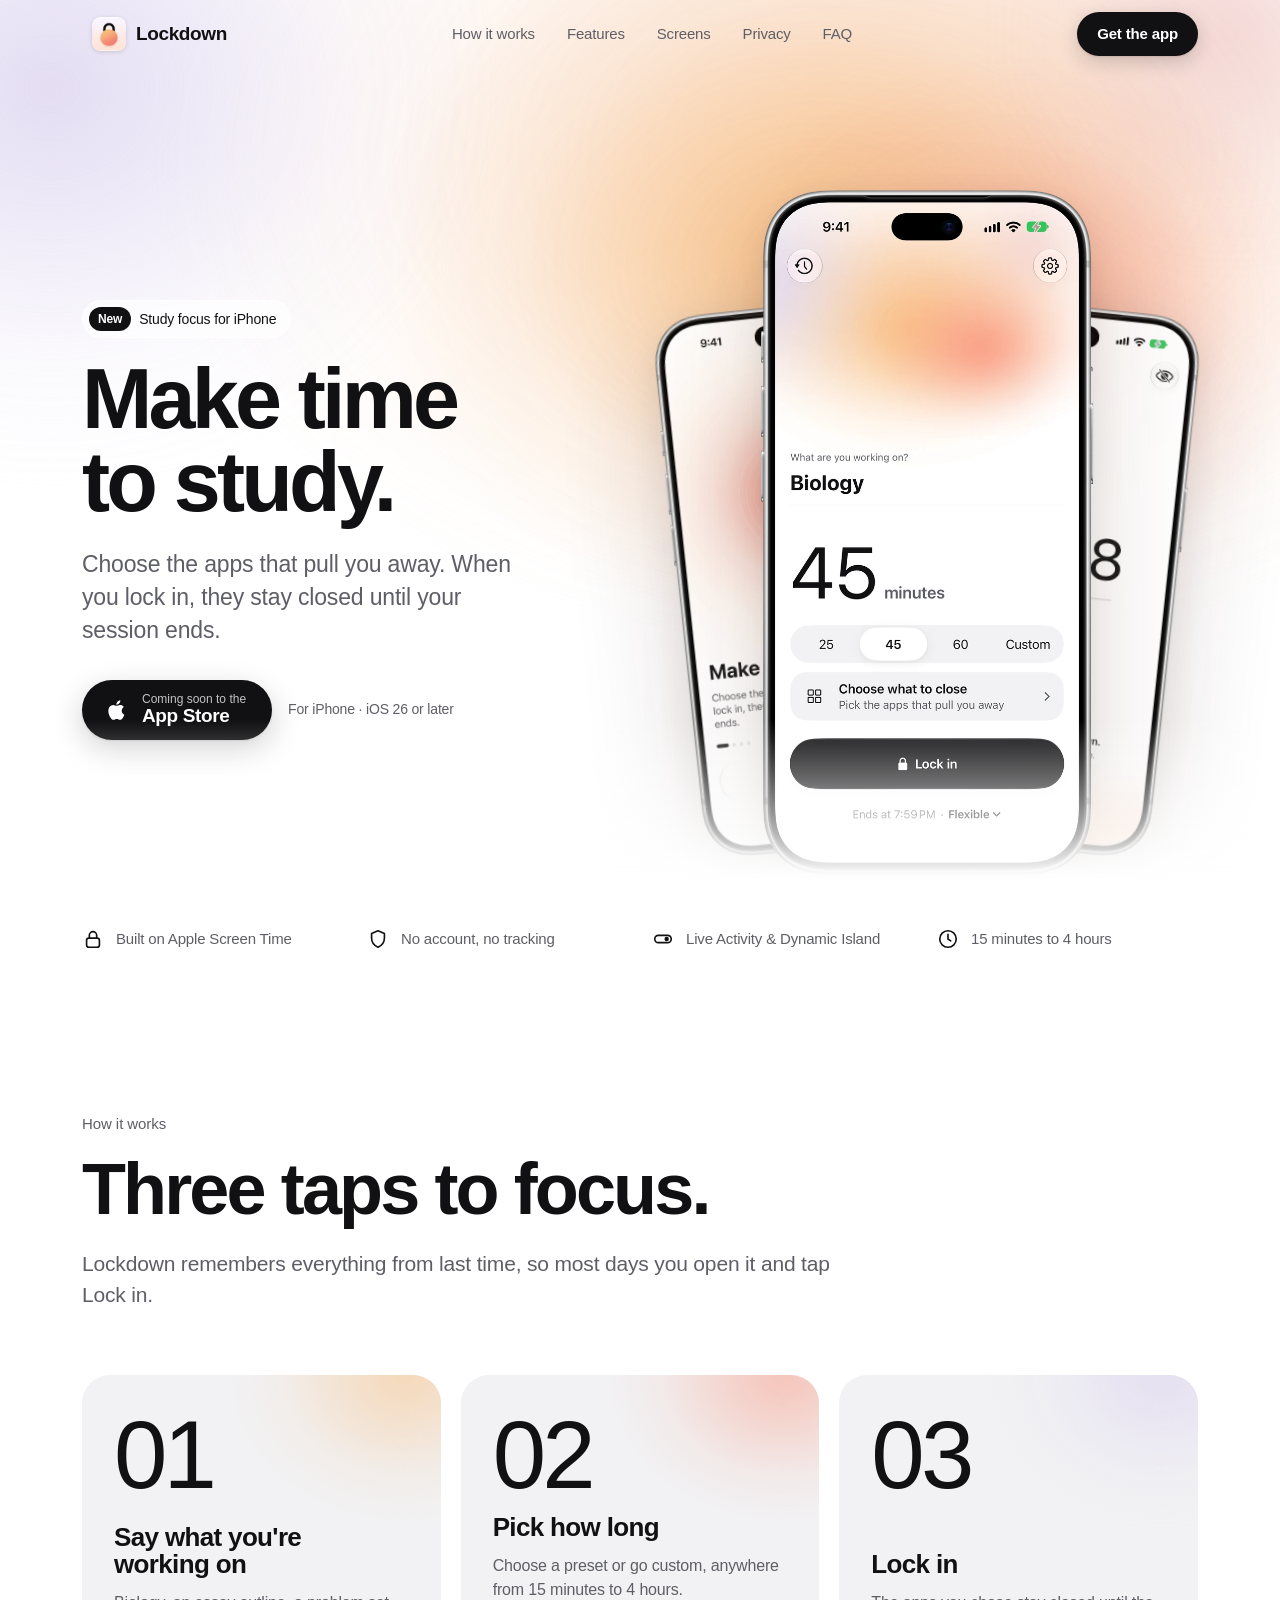
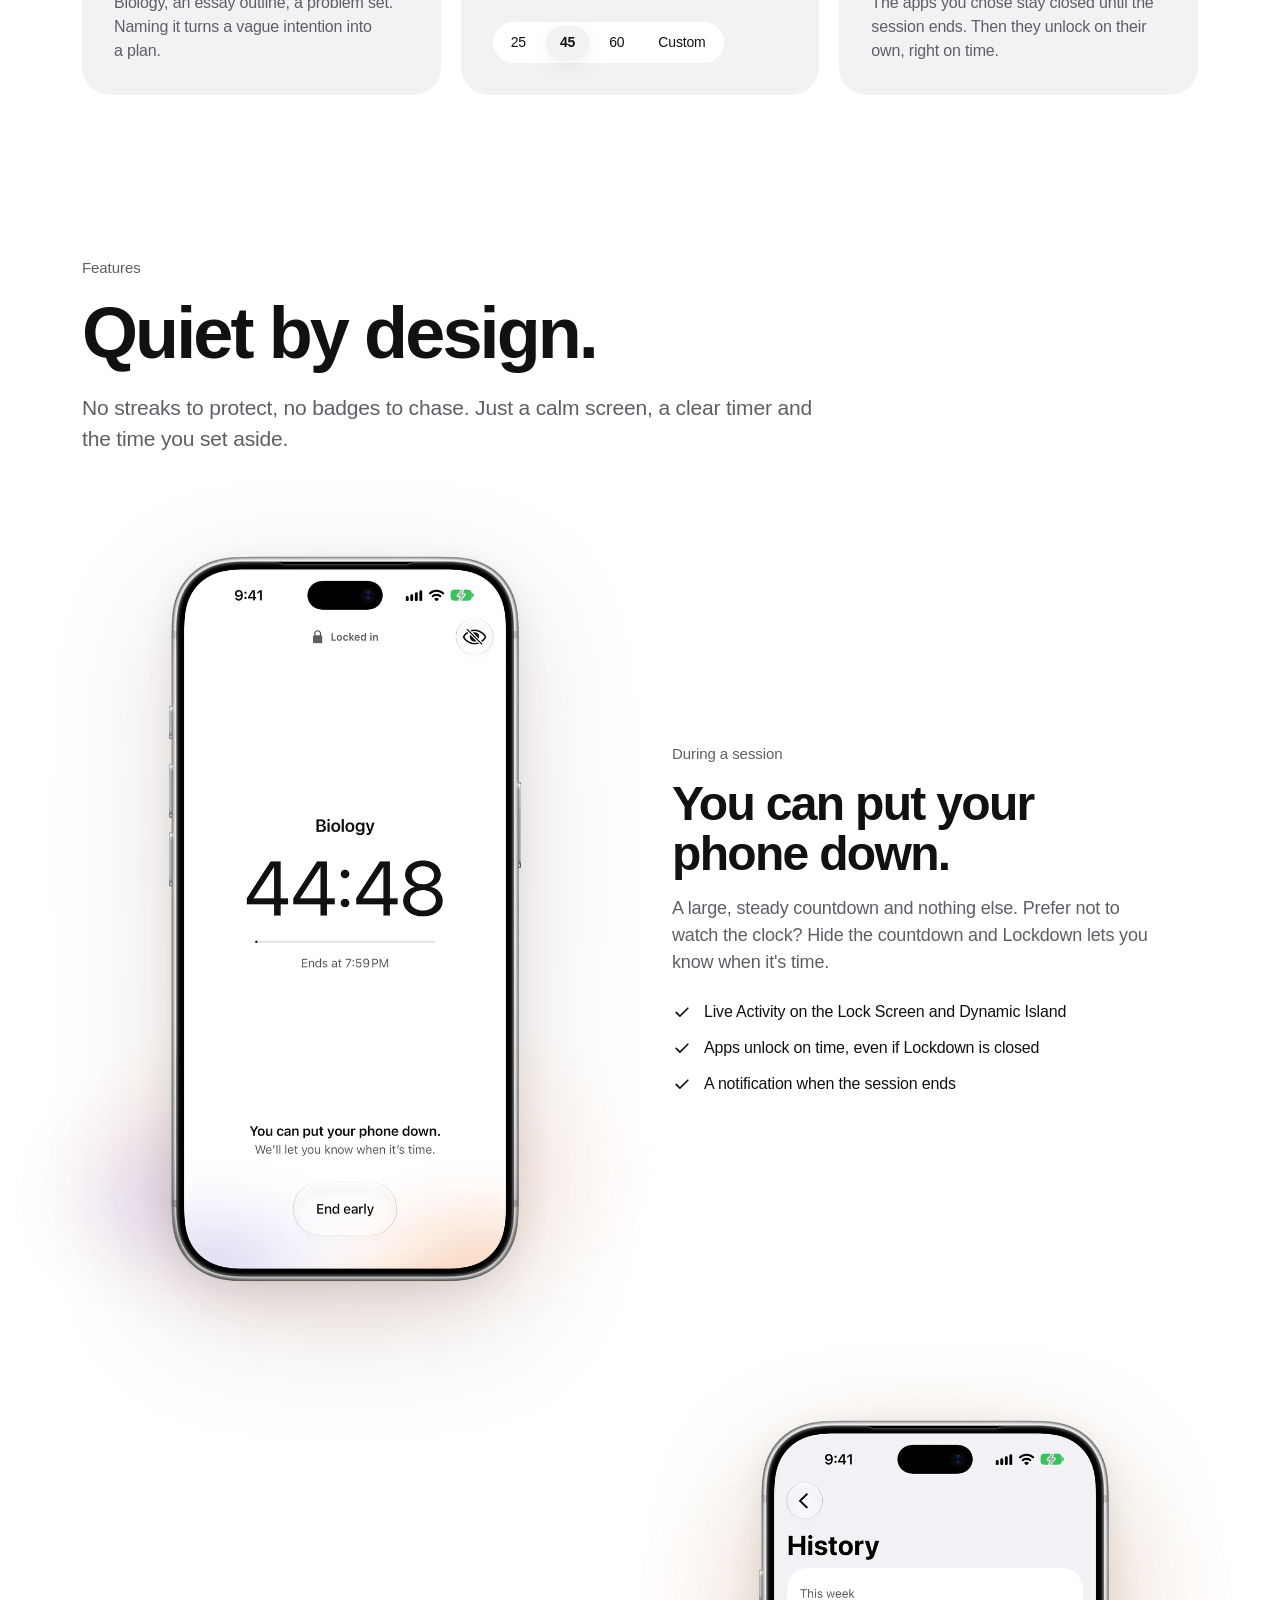
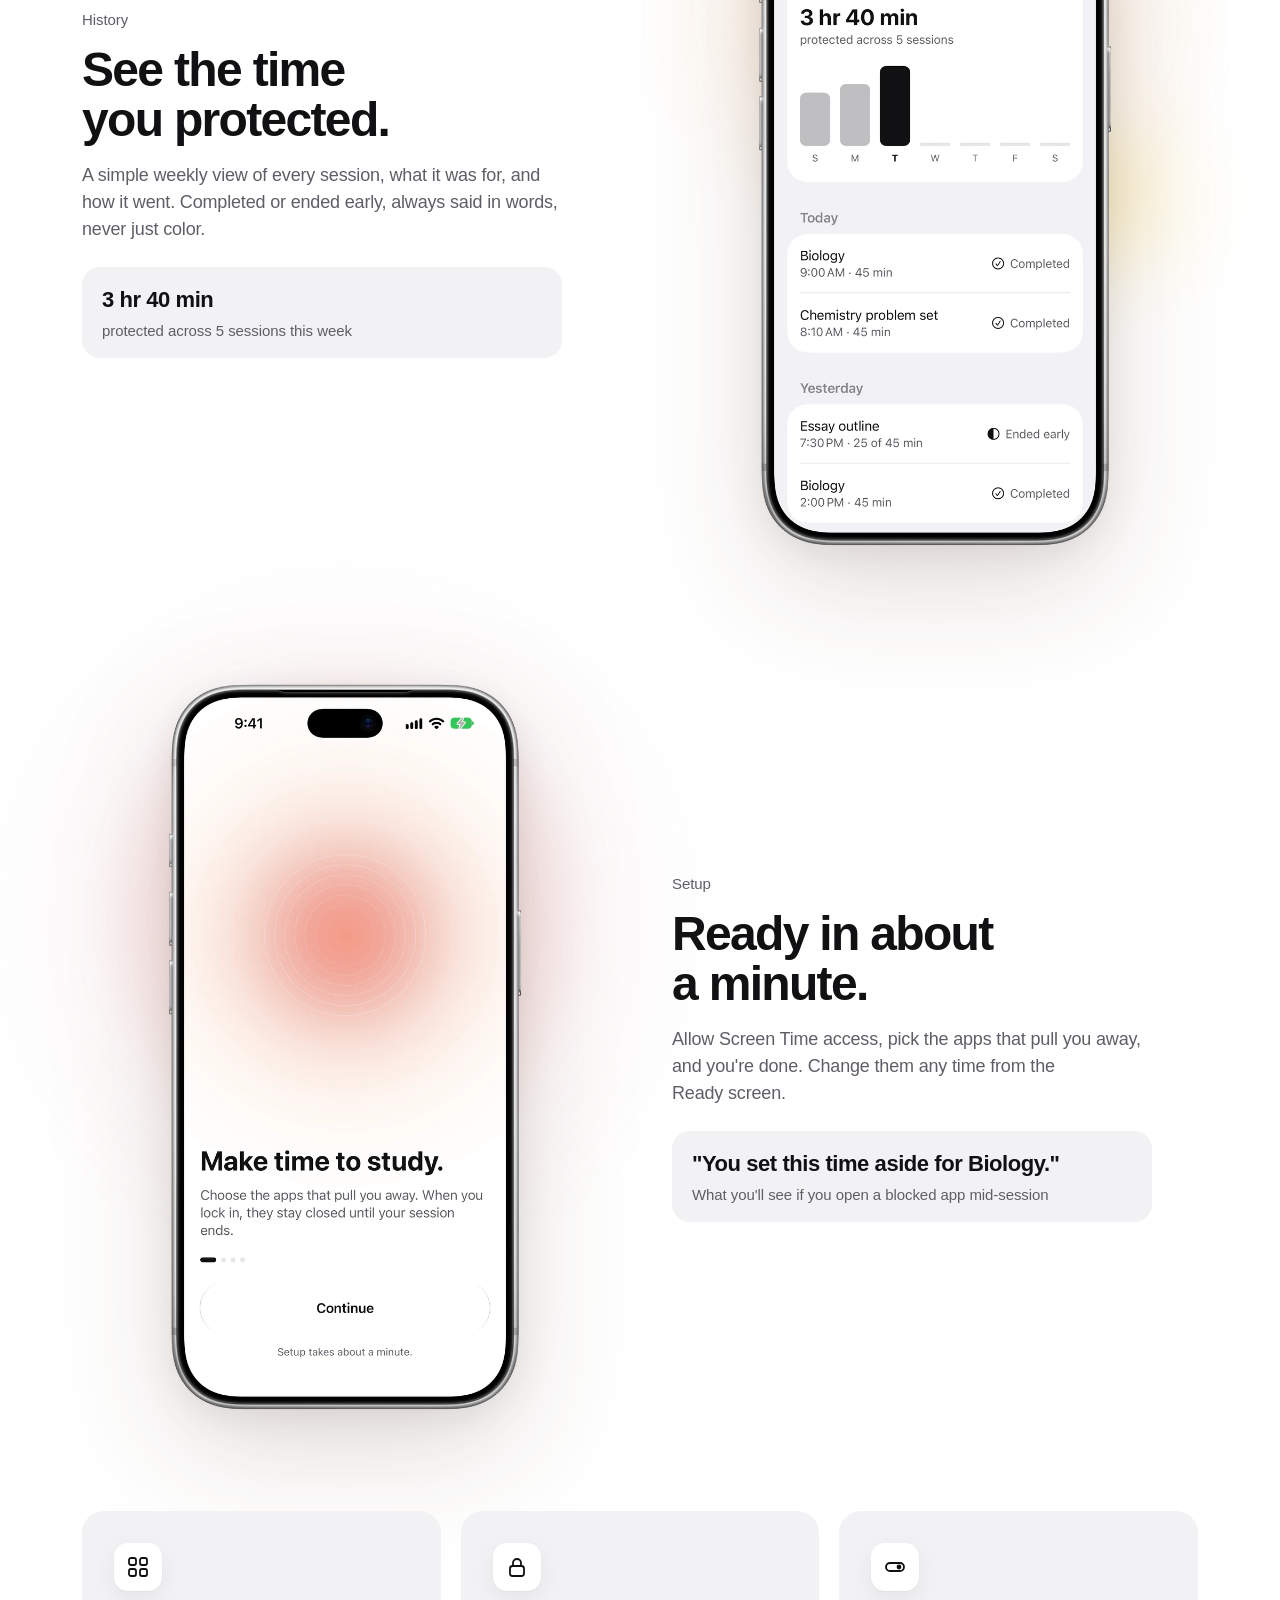
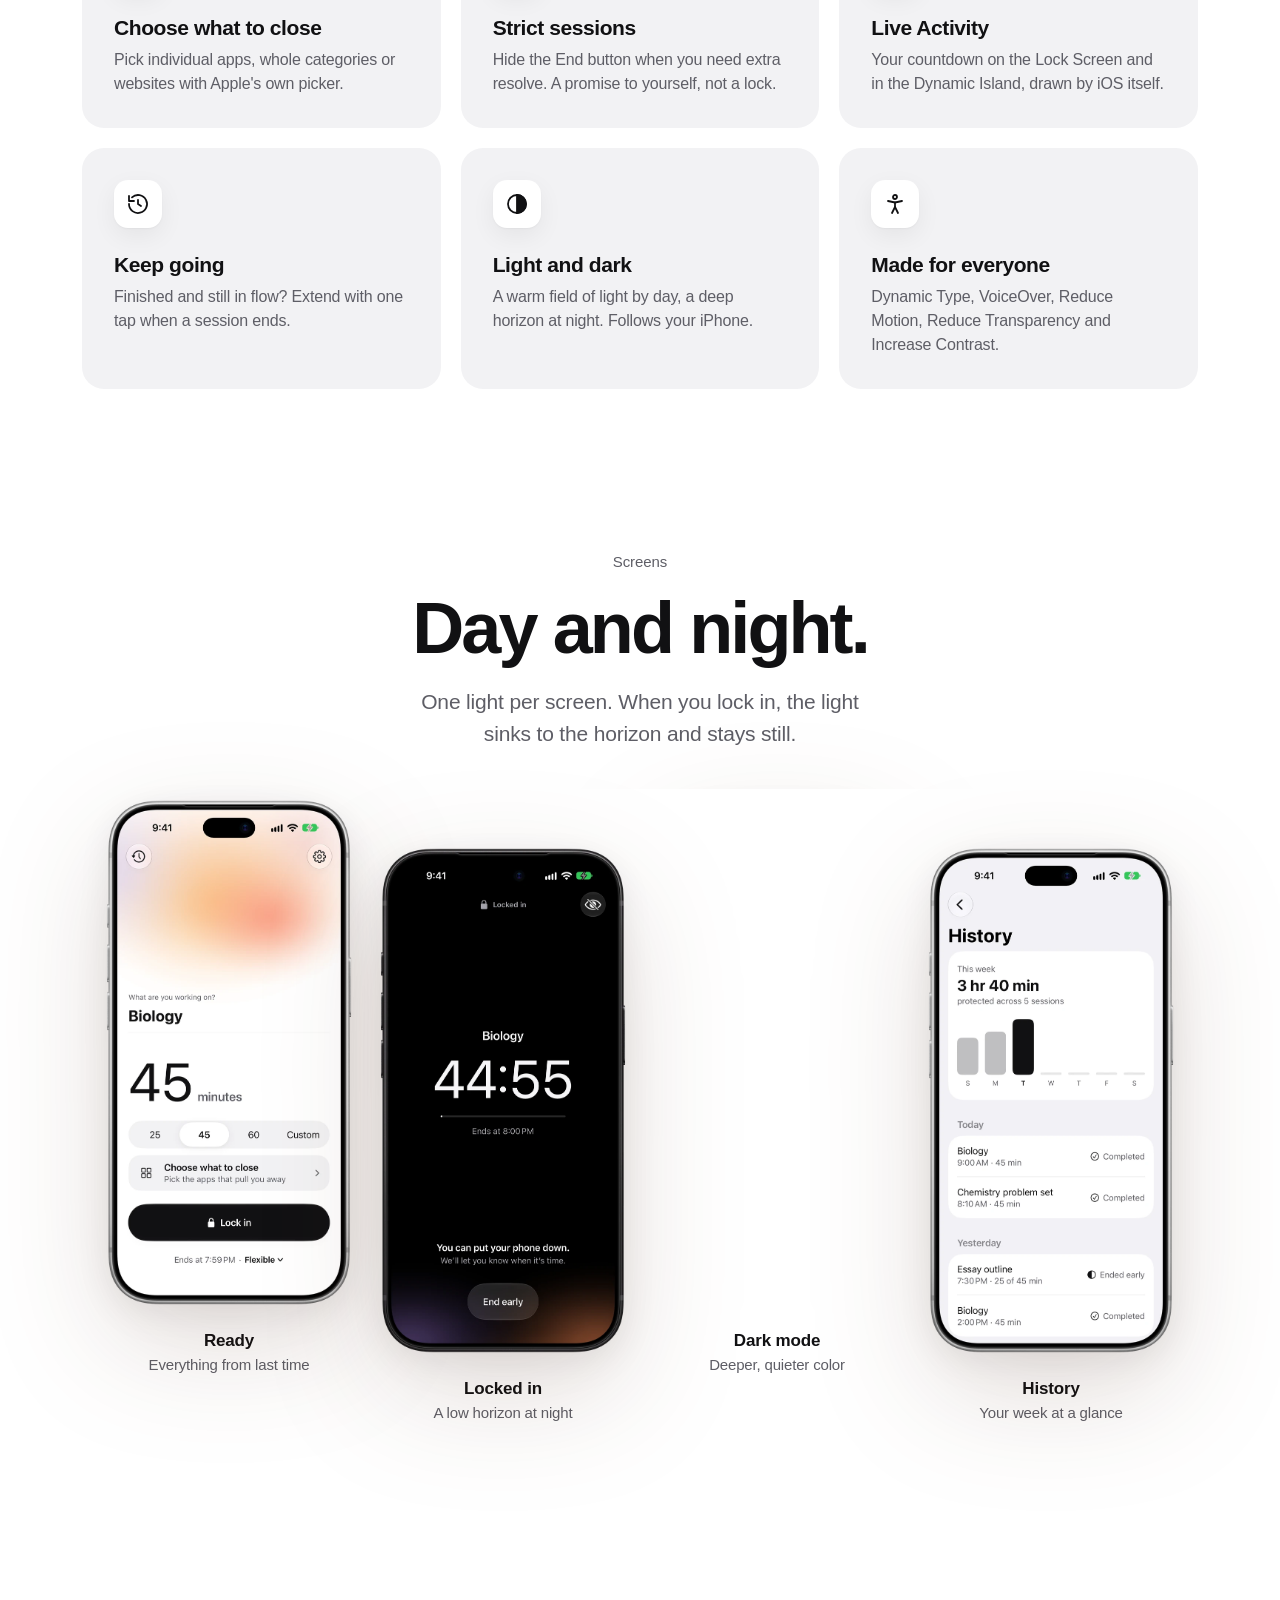
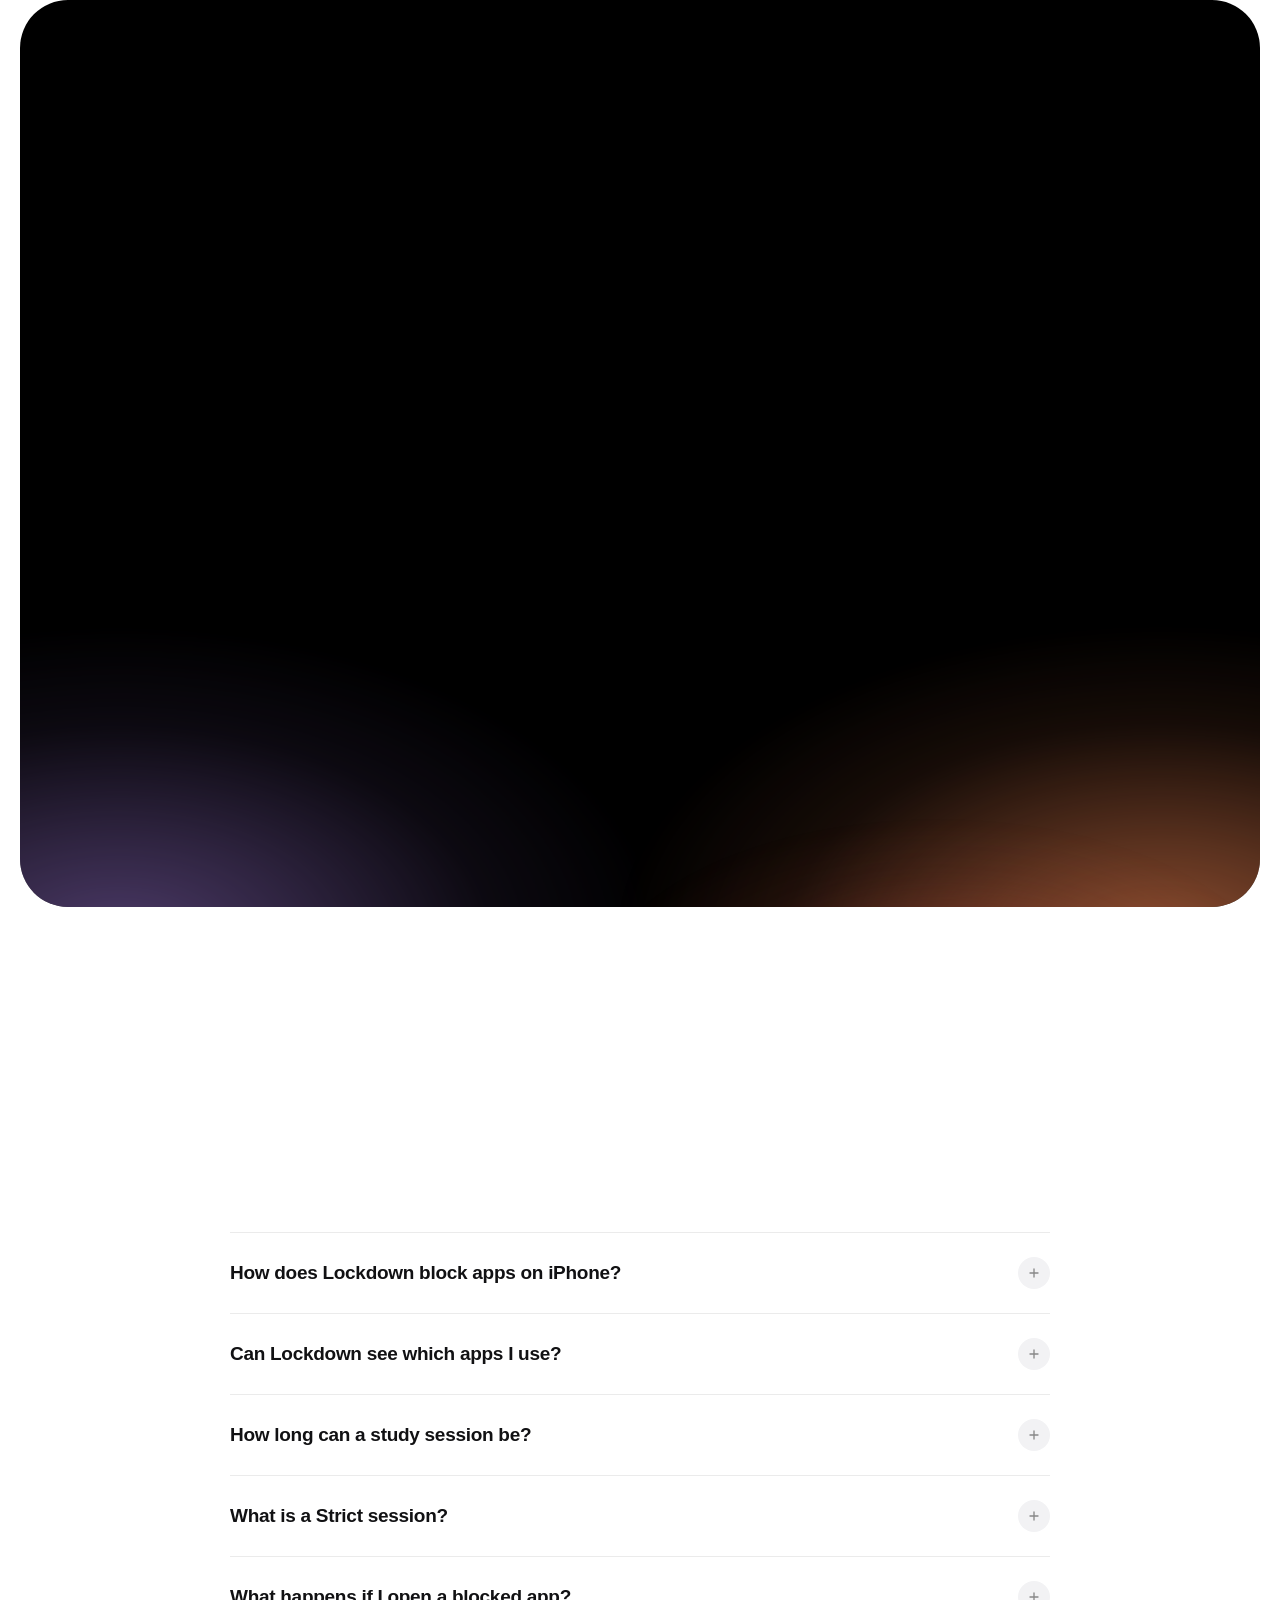
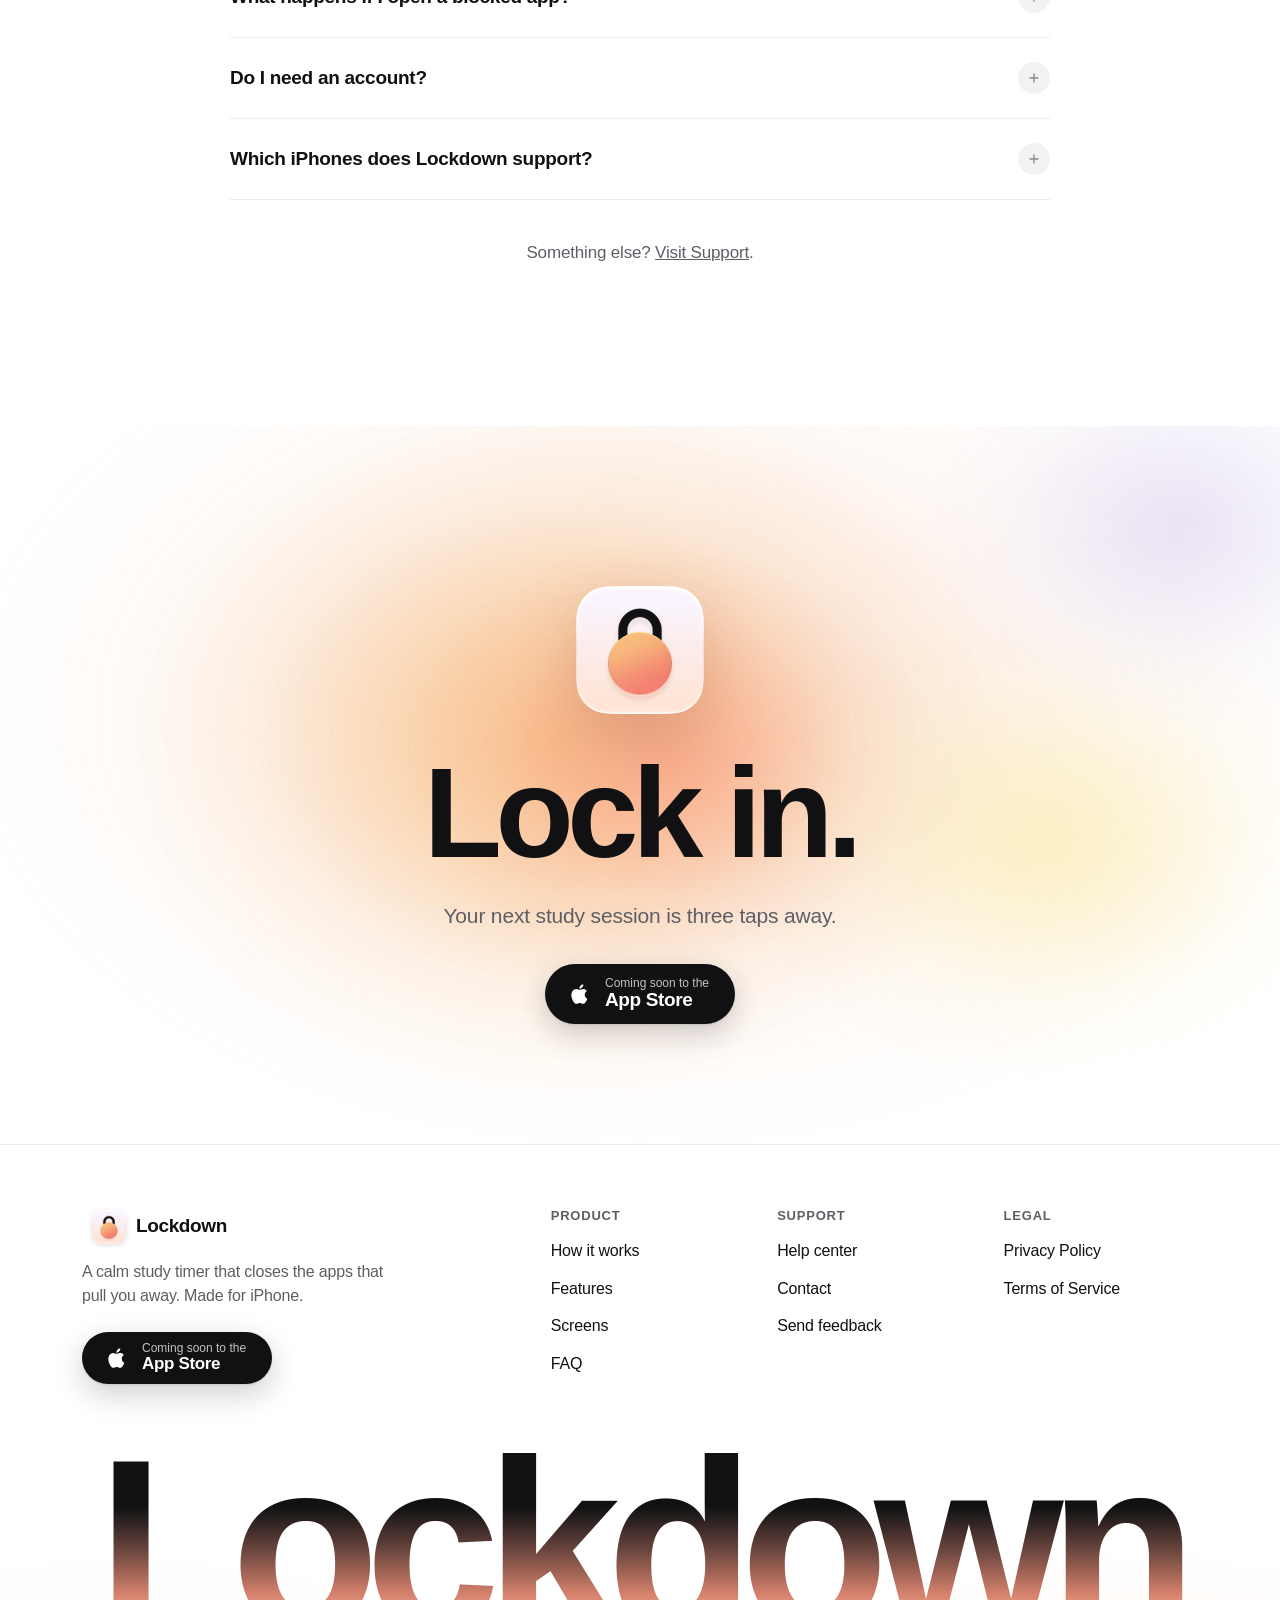
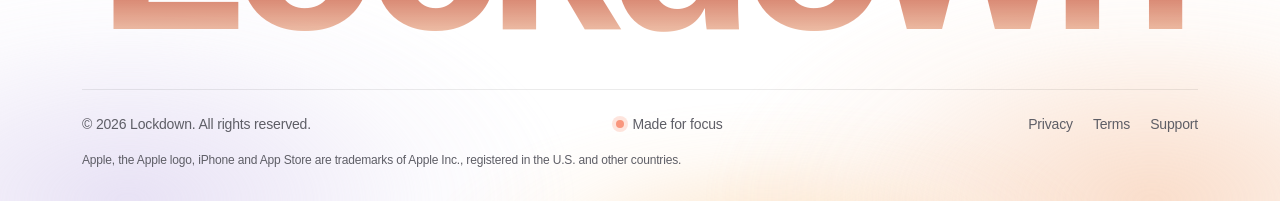
==== commit c8b602d1: "Use the real Icon Composer app icon Render the icon from AppIcon.icon with Icon Composer's ictool (l" ====
--- a/index.html
+++ b/index.html
@@ -34,7 +34,8 @@
   <meta name="twitter:image" content="https://neel-sh.github.io/Lockdown-website/assets/img/og-image.jpg">
 
   <link rel="icon" href="favicon.ico" sizes="any">
-  <link rel="icon" type="image/png" sizes="64x64" href="assets/img/favicon-64.png">
+  <link rel="icon" type="image/png" sizes="64x64" href="assets/img/favicon-64.png" media="(prefers-color-scheme: light)">
+  <link rel="icon" type="image/png" sizes="64x64" href="assets/img/favicon-dark-64.png" media="(prefers-color-scheme: dark)">
   <link rel="apple-touch-icon" href="assets/img/apple-touch-icon.png">
   <link rel="manifest" href="site.webmanifest">
   <link rel="preload" as="image" imagesrcset="assets/screens/ready-675.webp 675w, assets/screens/ready.webp 1350w" imagesizes="(min-width: 1120px) 340px, 78vw" media="(prefers-color-scheme: light)" fetchpriority="high">
@@ -101,7 +102,7 @@
   <header class="nav" role="banner">
     <div class="wrap">
       <a class="brand" href="./" aria-label="Lockdown home">
-        <img src="assets/img/icon-192.png" alt="" width="32" height="32">
+        <picture><source media="(prefers-color-scheme: dark)" srcset="assets/img/icon-dark-192.png"><img src="assets/img/icon-192.png" alt="" width="32" height="32"></picture>
         Lockdown
       </a>
       <nav aria-label="Primary">
@@ -405,7 +406,7 @@
         <span class="glow" style="--c: var(--lavender); left: 92%; top: 14%; width: 520px; height: 420px; --o: .55"></span>
       </div>
       <div class="wrap">
-        <img class="icon reveal" src="assets/img/icon-512.png" alt="Lockdown app icon" width="112" height="112" loading="lazy">
+        <picture><source media="(prefers-color-scheme: dark)" srcset="assets/img/icon-dark-512.png"><img class="icon reveal" src="assets/img/icon-512.png" alt="Lockdown app icon" width="112" height="112" loading="lazy"></picture>
         <h2 id="cta-title" class="reveal d1">Lock in.</h2>
         <p class="sub reveal d2">Your next study session is three taps&nbsp;away.</p>
         <div class="hero-cta reveal d3">
@@ -427,7 +428,7 @@
     <div class="wrap" style="position: relative; z-index: 1">
       <div class="top">
         <div class="about">
-          <a class="brand" href="./"><img src="assets/img/icon-192.png" alt="" width="32" height="32" loading="lazy">Lockdown</a>
+          <a class="brand" href="./"><picture><source media="(prefers-color-scheme: dark)" srcset="assets/img/icon-dark-192.png"><img src="assets/img/icon-192.png" alt="" width="32" height="32" loading="lazy"></picture>Lockdown</a>
           <p>A calm study timer that closes the apps that pull you away. Made for iPhone.</p>
           <a class="store" data-store href="#download" aria-label="Download Lockdown on the App Store">
             <svg viewBox="0 0 24 24" fill="currentColor" aria-hidden="true"><path d="M16.37 12.62c-.02-2.3 1.88-3.4 1.96-3.46-1.07-1.56-2.73-1.78-3.32-1.8-1.41-.14-2.76.83-3.47.83-.72 0-1.82-.81-3-.79-1.54.02-2.96.9-3.75 2.27-1.6 2.78-.41 6.89 1.15 9.14.76 1.1 1.67 2.34 2.86 2.3 1.15-.05 1.58-.74 2.97-.74 1.38 0 1.78.74 2.99.72 1.24-.02 2.02-1.12 2.77-2.23.87-1.28 1.23-2.52 1.25-2.58-.03-.01-2.39-.92-2.41-3.66zM14.1 5.86c.63-.77 1.06-1.83.94-2.89-.91.04-2.02.61-2.67 1.37-.58.68-1.1 1.77-.96 2.81 1.02.08 2.06-.52 2.69-1.29z"/></svg>
--- a/assets/css/site.css
+++ b/assets/css/site.css
@@ -161,7 +161,7 @@
 }
 .nav .wrap { display: flex; align-items: center; justify-content: space-between; gap: var(--s4); }
 .brand { display: inline-flex; align-items: center; gap: 10px; text-decoration: none; font-weight: 650; font-size: 19px; letter-spacing: -0.02em; }
-.brand img { width: 32px; height: 32px; border-radius: 8px; box-shadow: 0 1px 3px rgba(0,0,0,.12); }
+.brand img { width: 34px; height: 34px; filter: drop-shadow(0 1px 2px rgba(0,0,0,.14)); }
 .nav-links { display: none; gap: var(--s8); list-style: none; margin: 0; padding: 0; }
 .nav-links a { text-decoration: none; font-size: 15px; color: var(--graphite); font-weight: 500; transition: color .2s; }
 .nav-links a:hover { color: var(--ink); }
@@ -405,7 +405,7 @@
 .cta h2 { font-size: clamp(56px, 10vw, 128px); letter-spacing: -0.05em; }
 .cta .sub { margin: var(--s5) auto 0; max-width: 34ch; }
 .cta .hero-cta { justify-content: center; }
-.cta .icon { width: 112px; height: 112px; margin: 0 auto var(--s8); border-radius: 26px; box-shadow: 0 20px 40px rgba(120, 60, 30, .18); }
+.cta .icon { width: 128px; height: 128px; margin: 0 auto var(--s8); filter: drop-shadow(0 20px 30px rgba(120, 60, 30, .2)); }
 
 /* ---------- Footer ---------- */
 .footer { position: relative; overflow: hidden; isolation: isolate; padding: var(--s16) 0 var(--s8); border-top: 1px solid var(--hairline); }
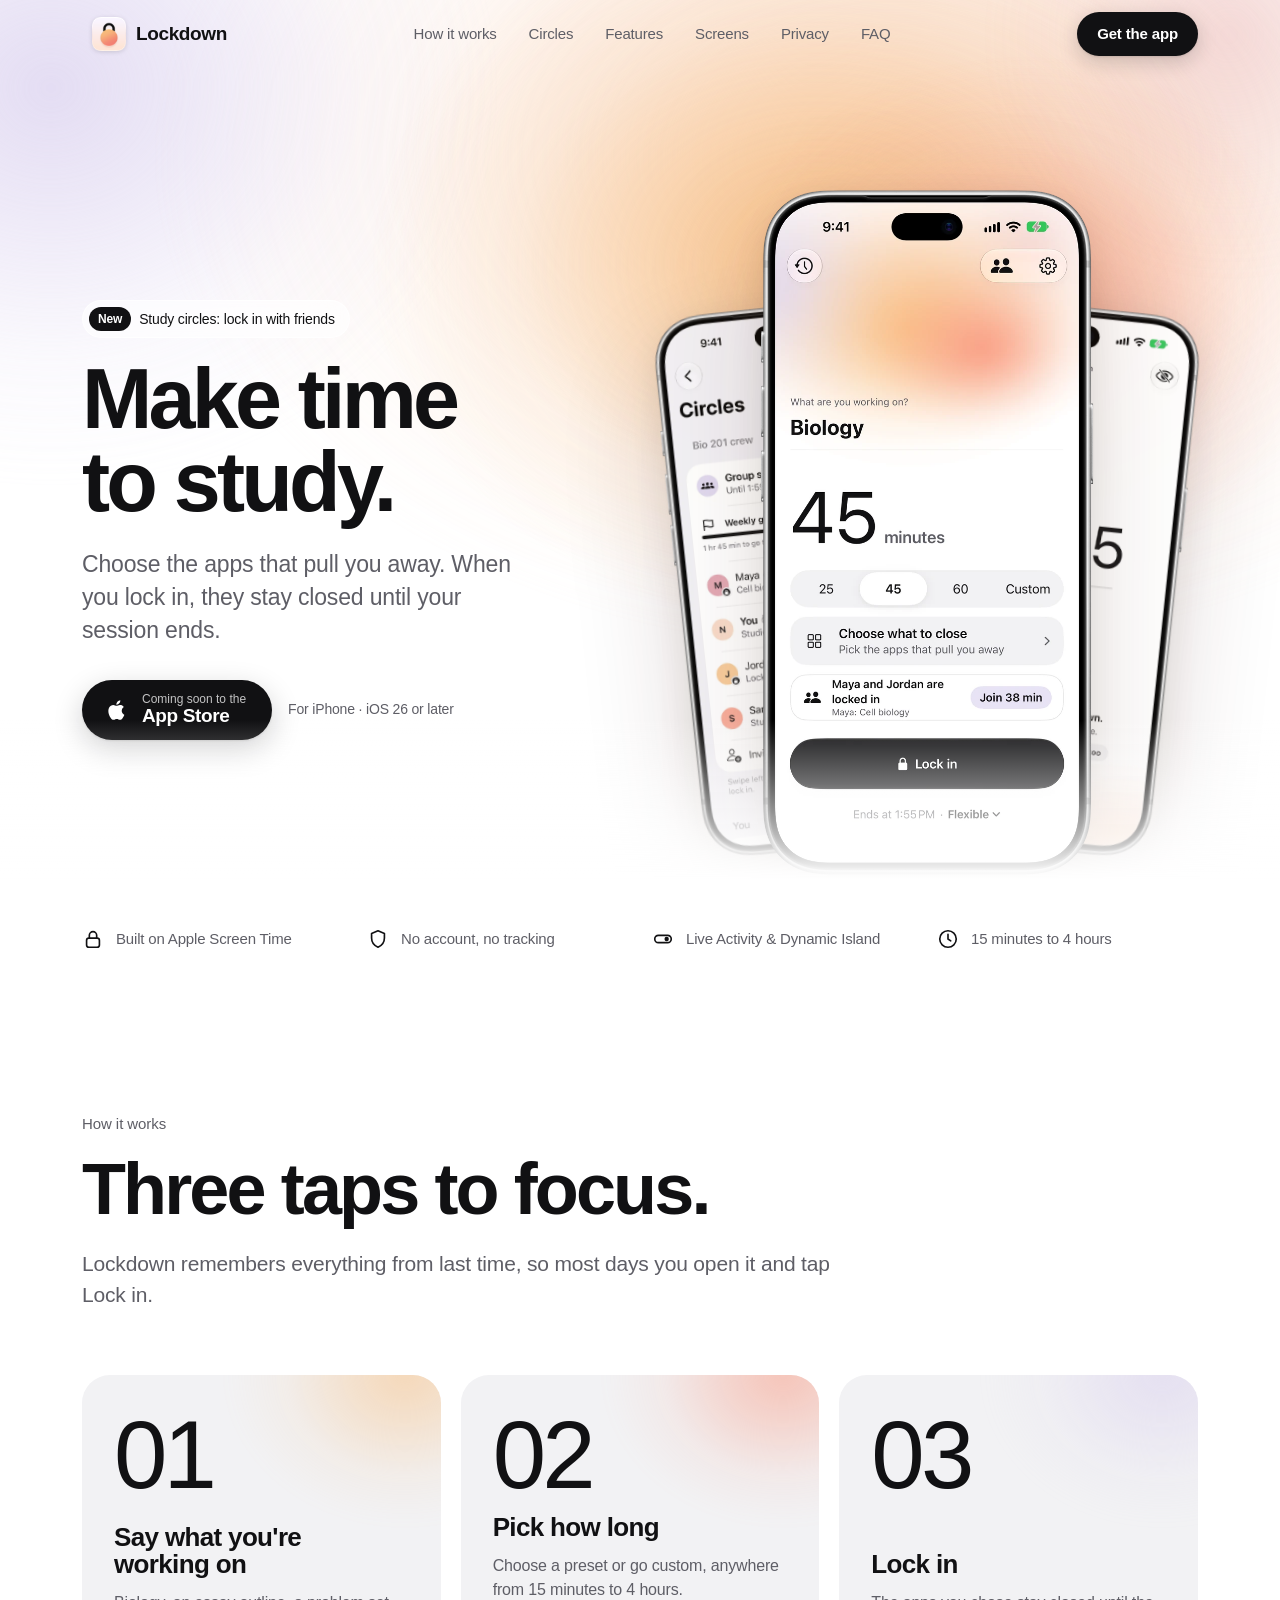
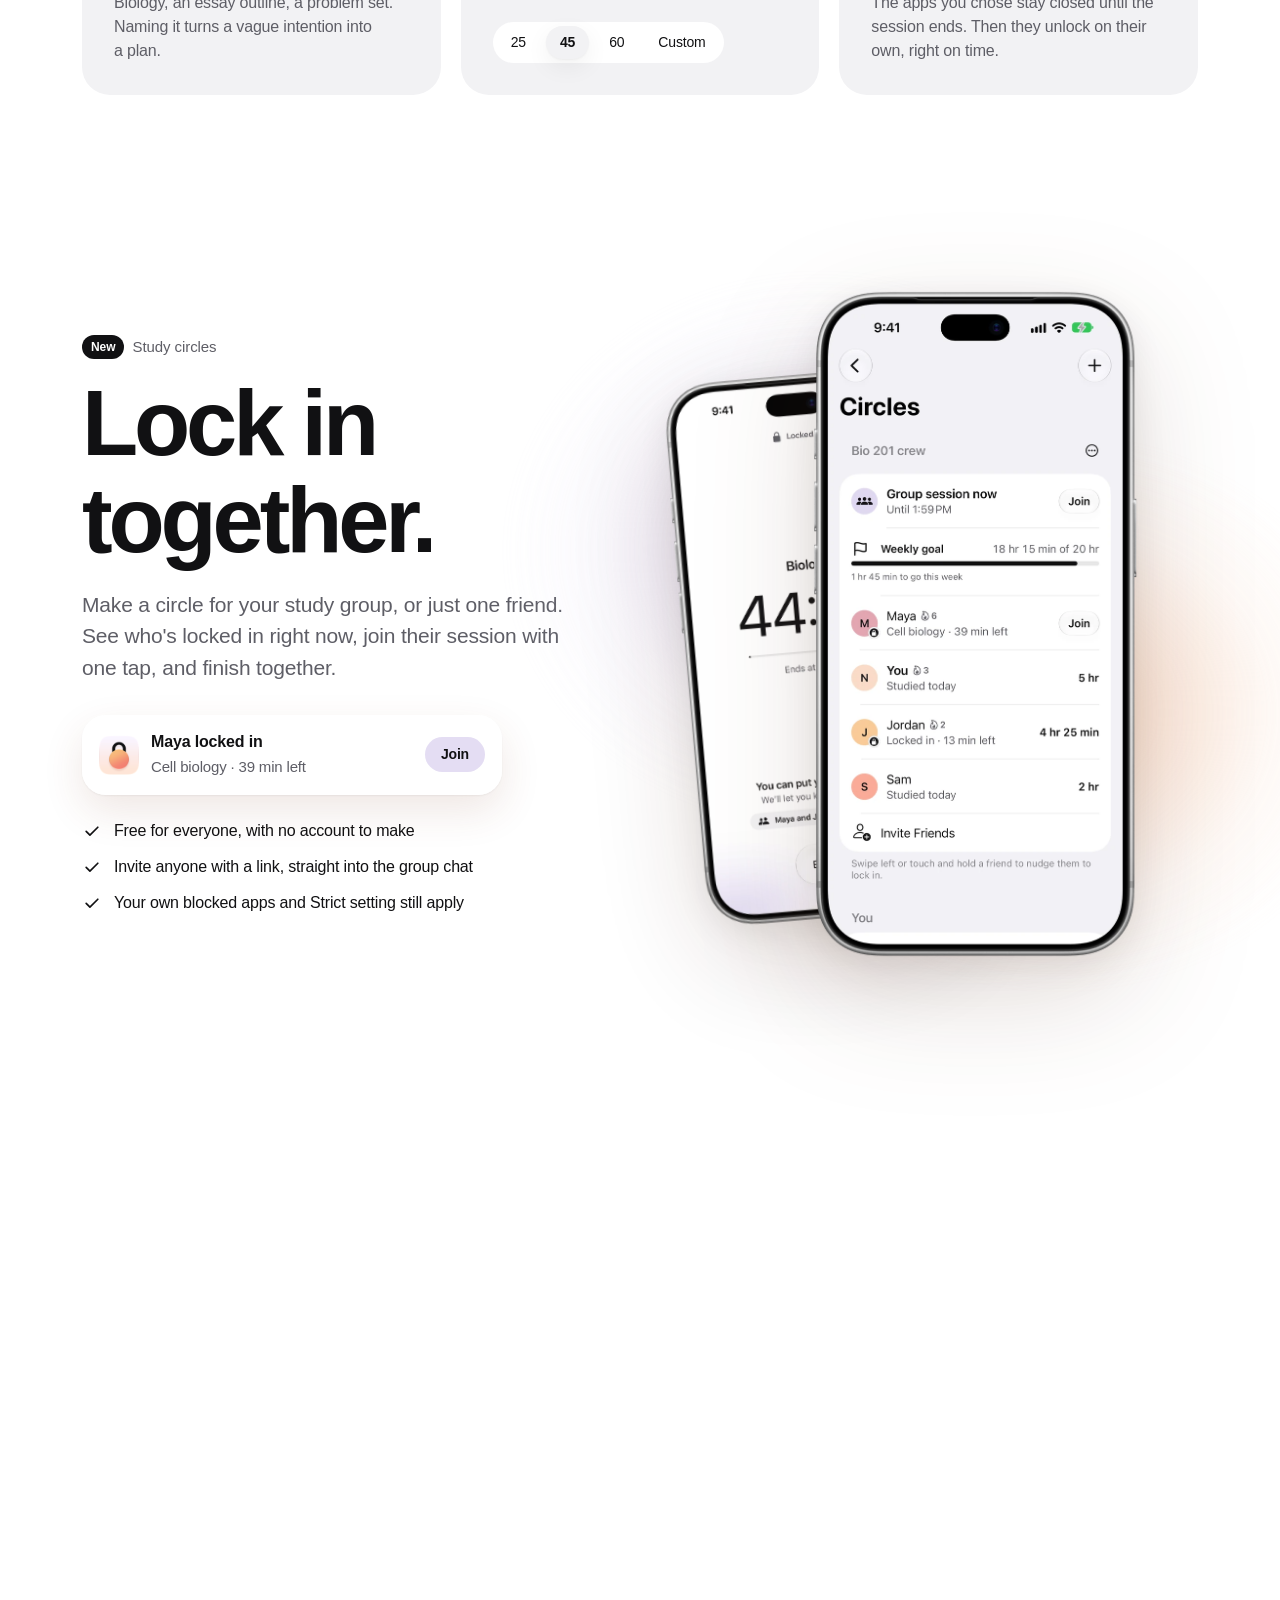
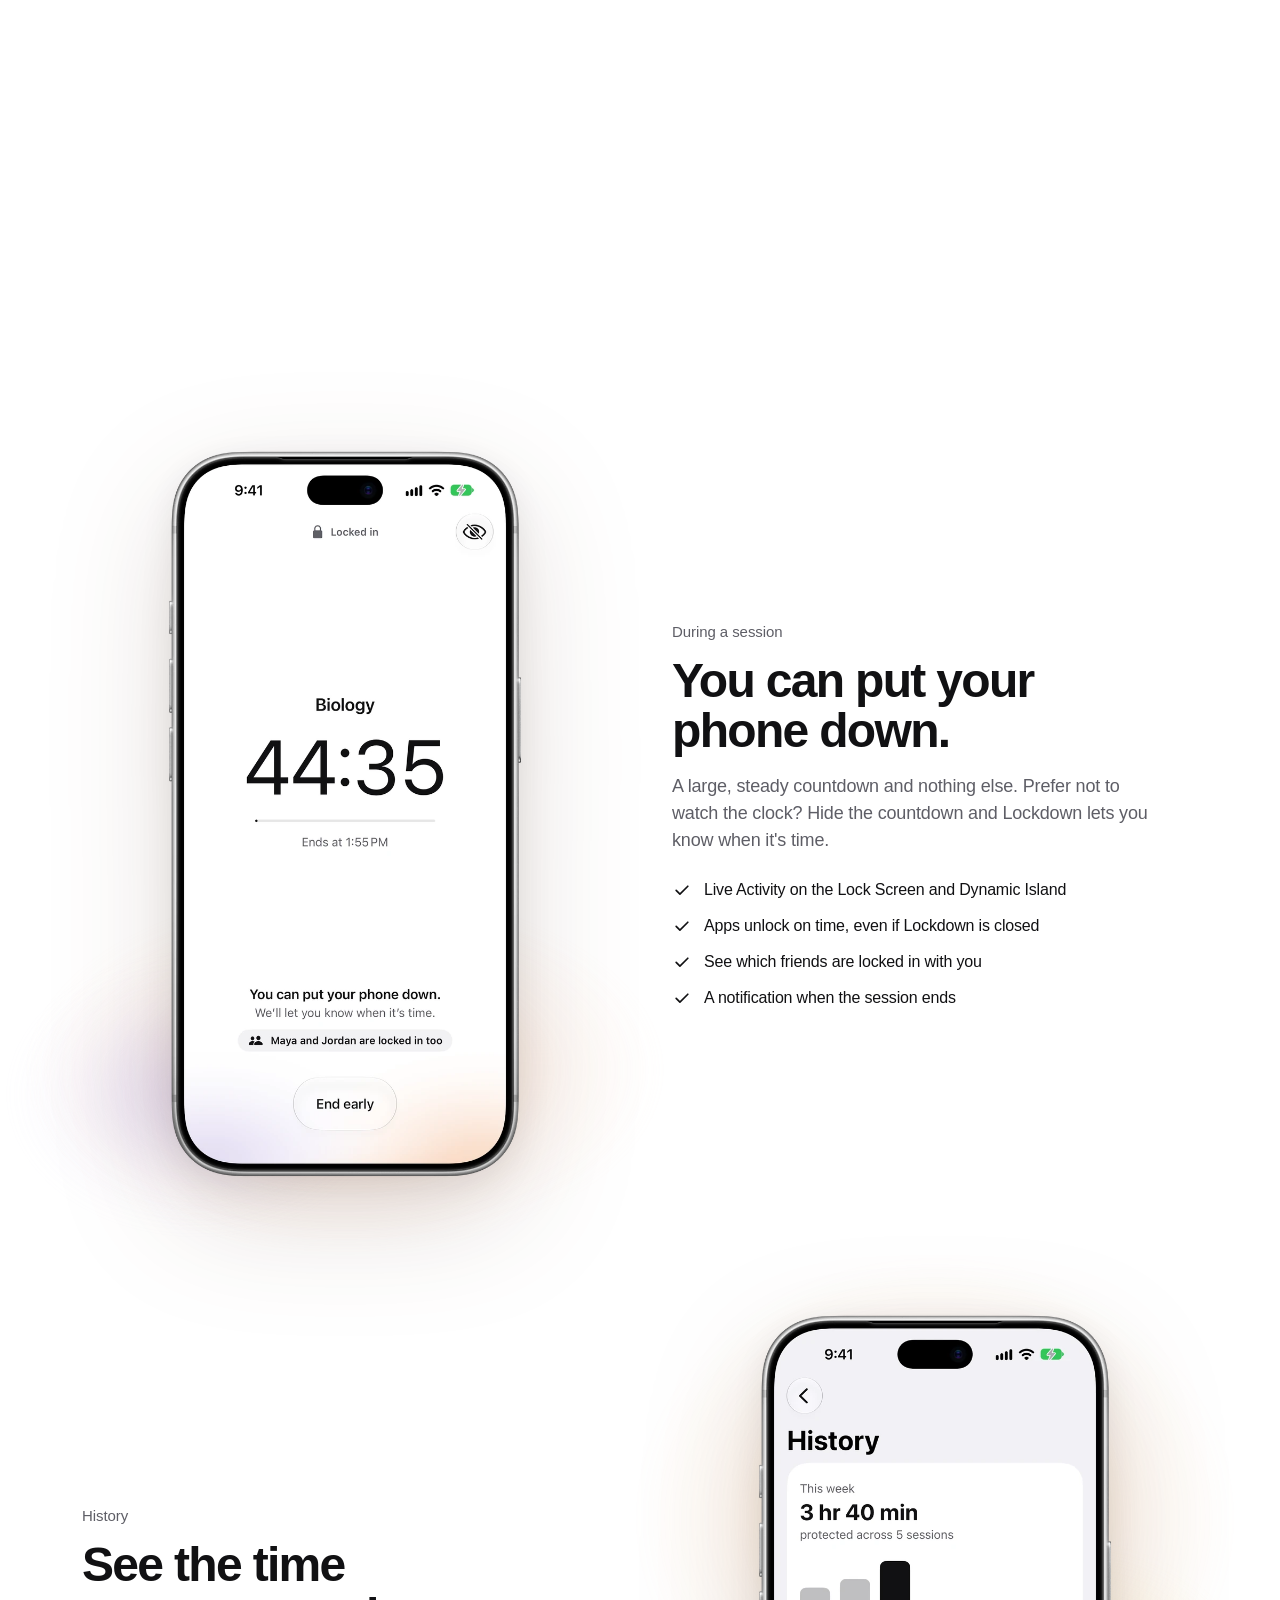
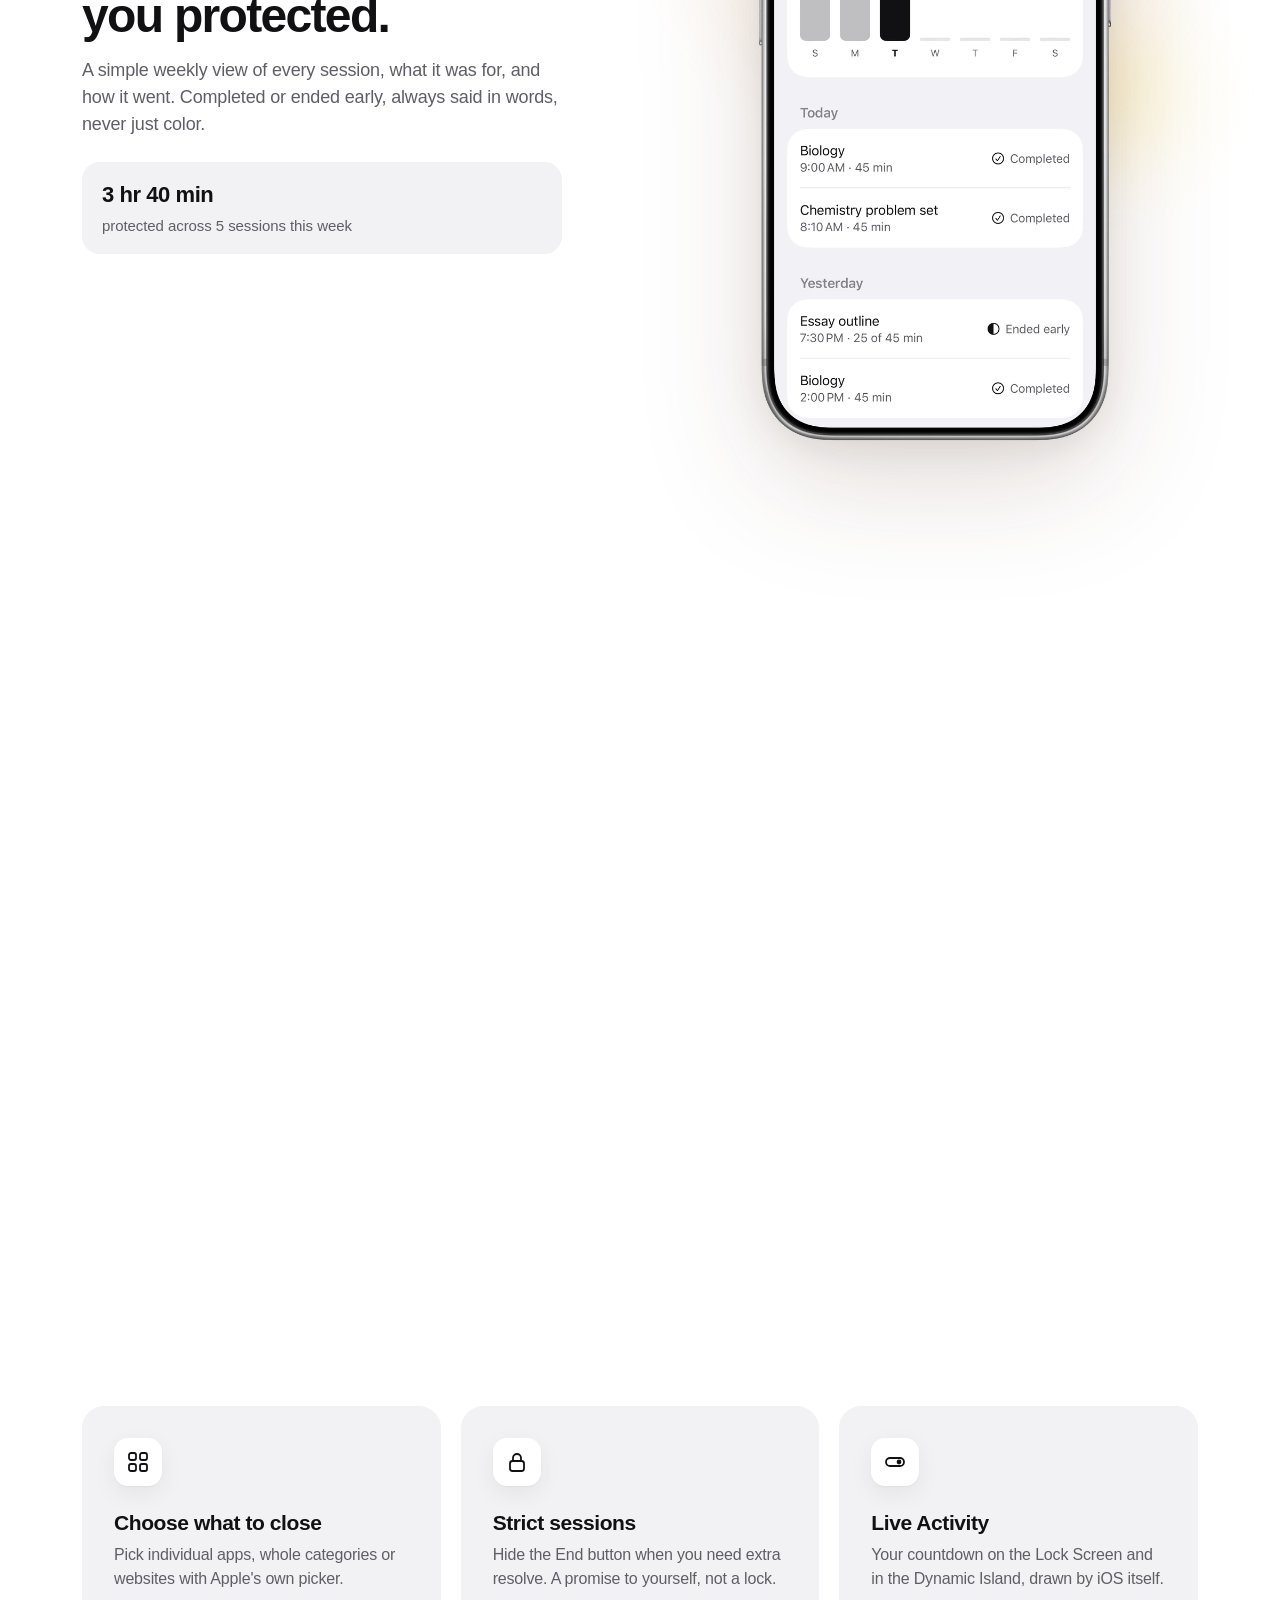
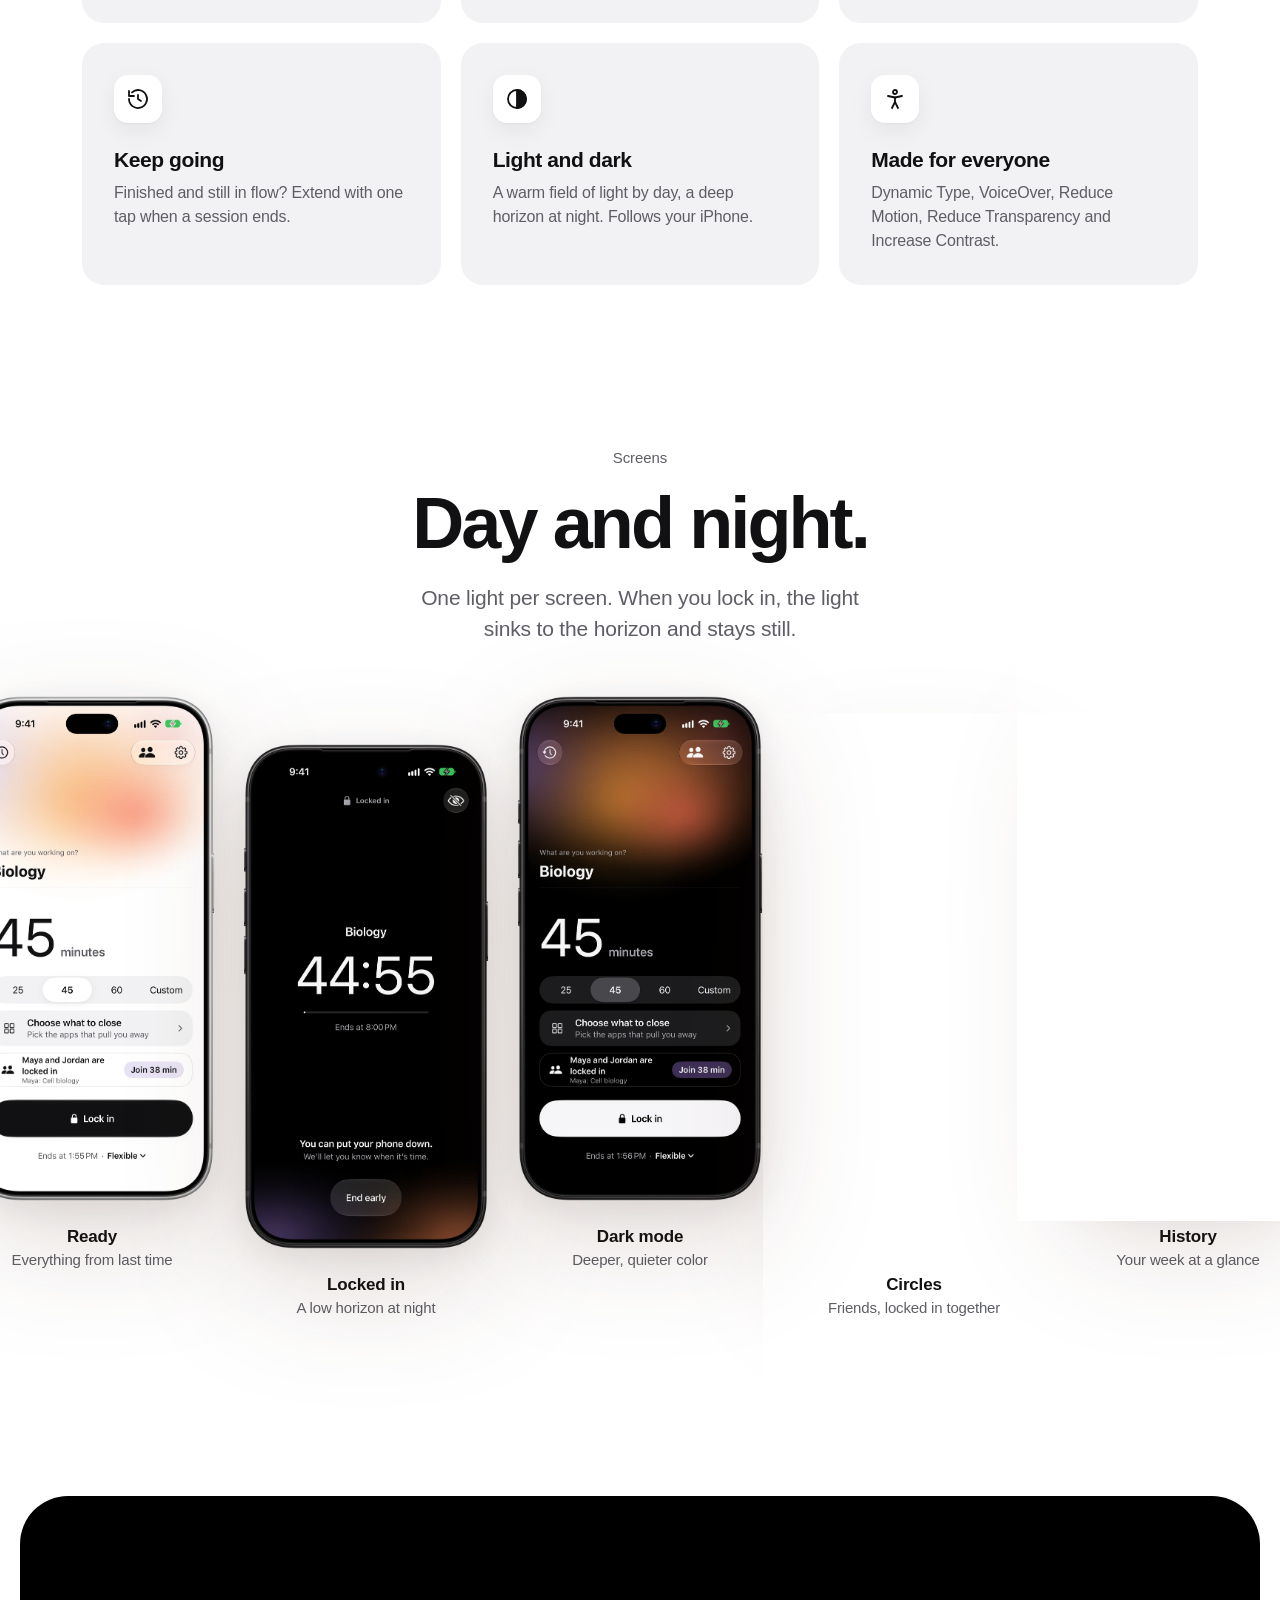
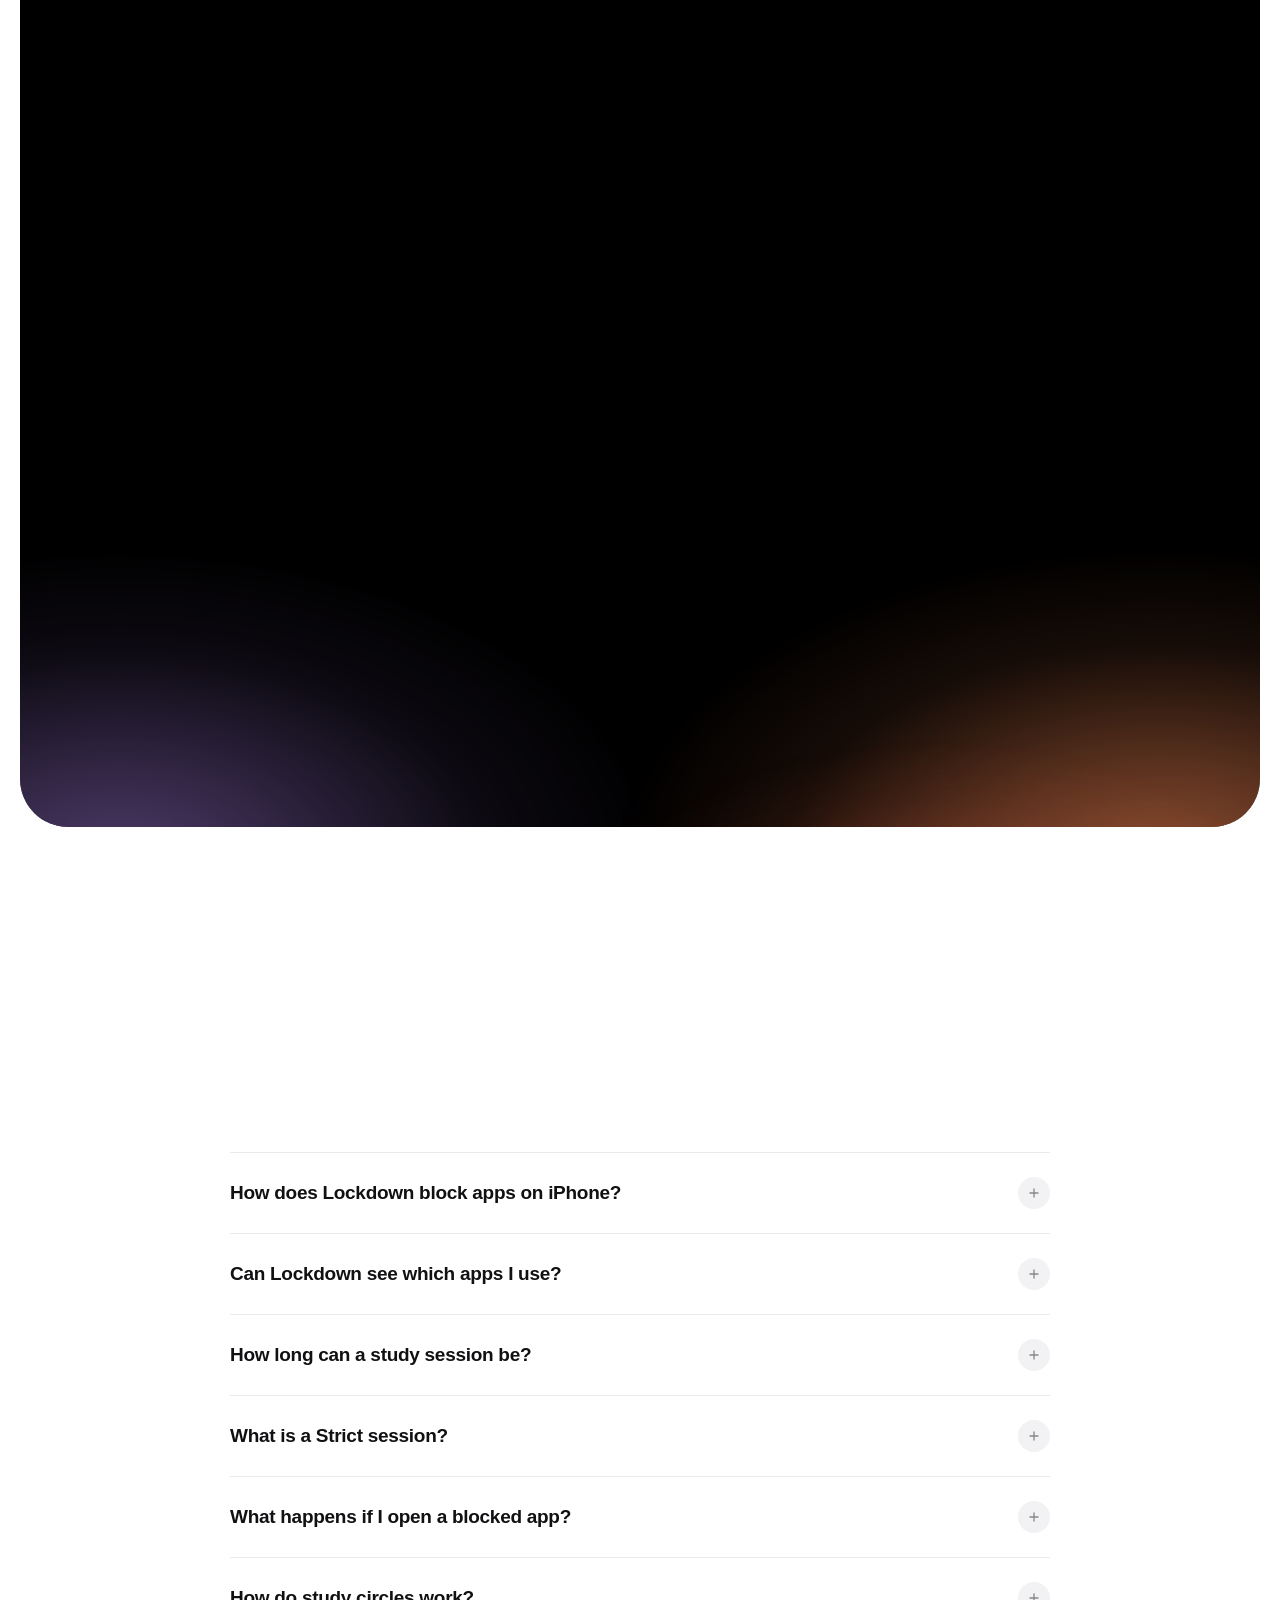
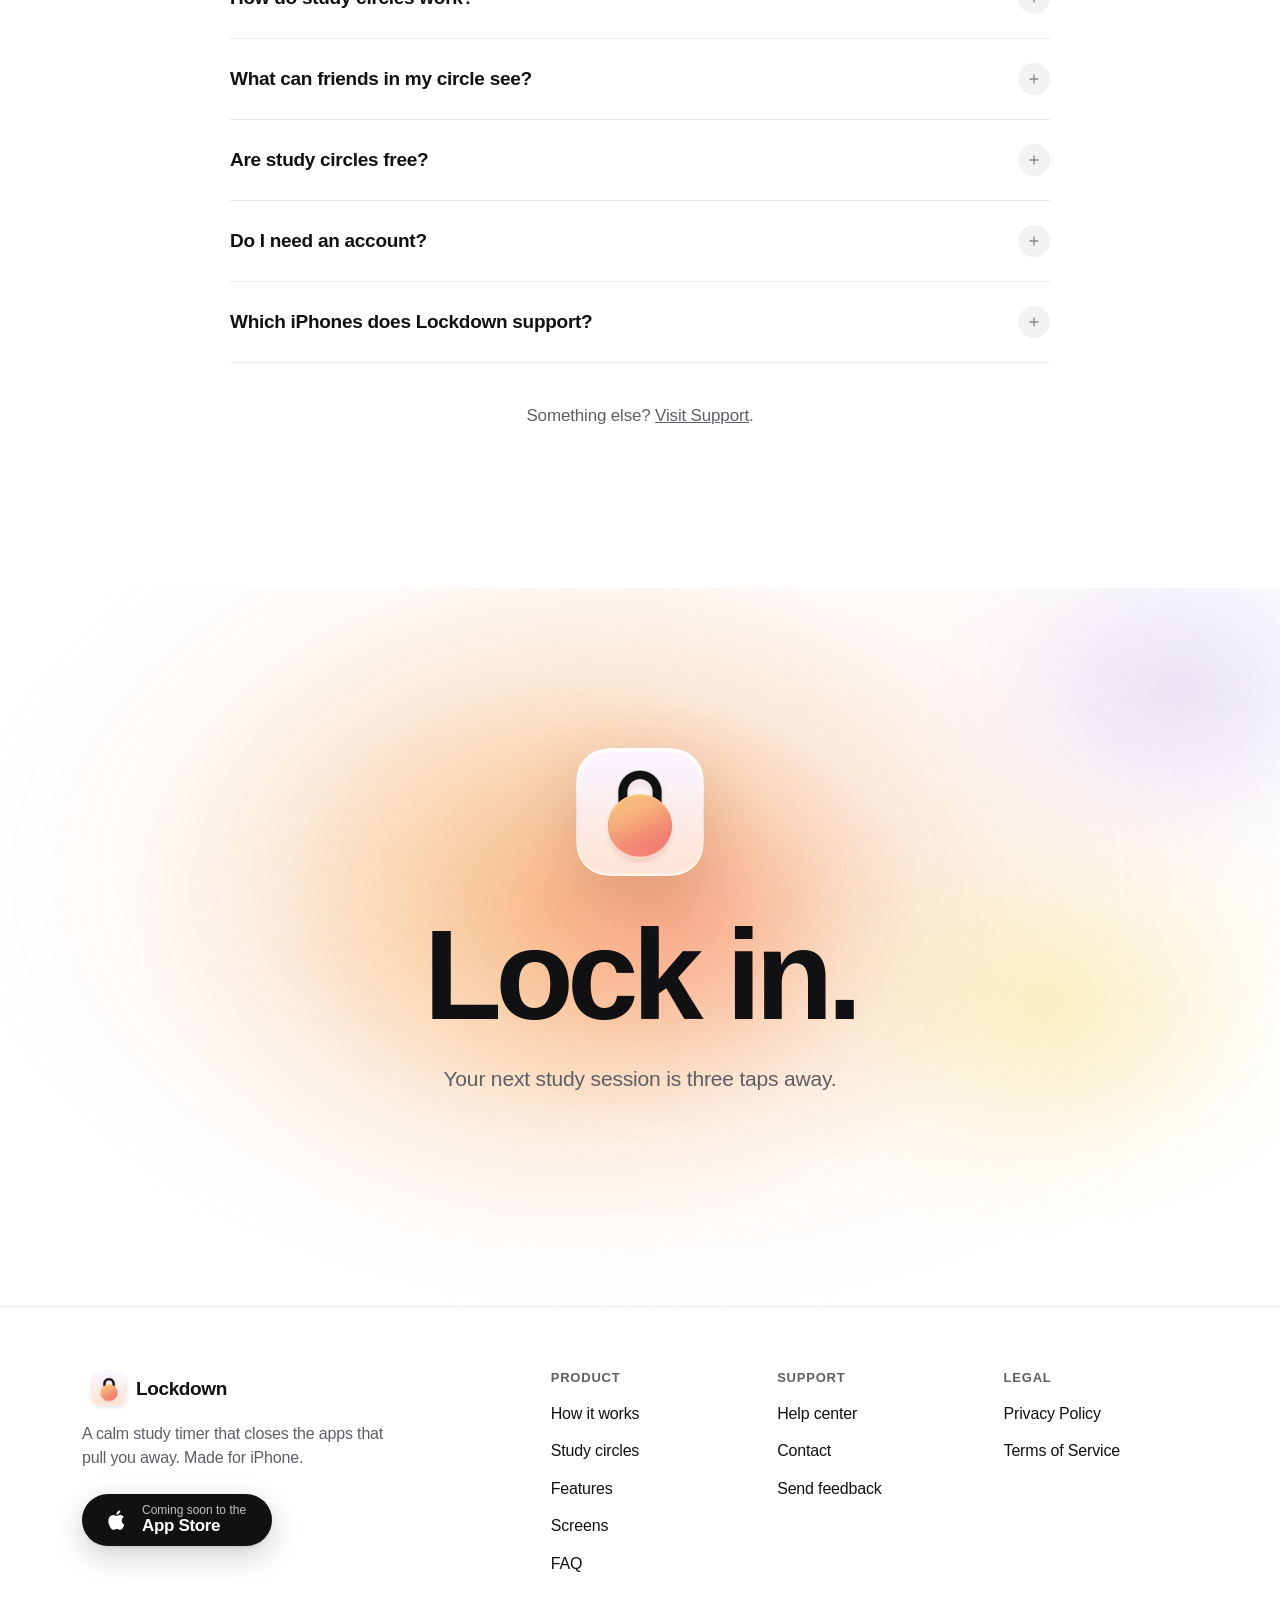
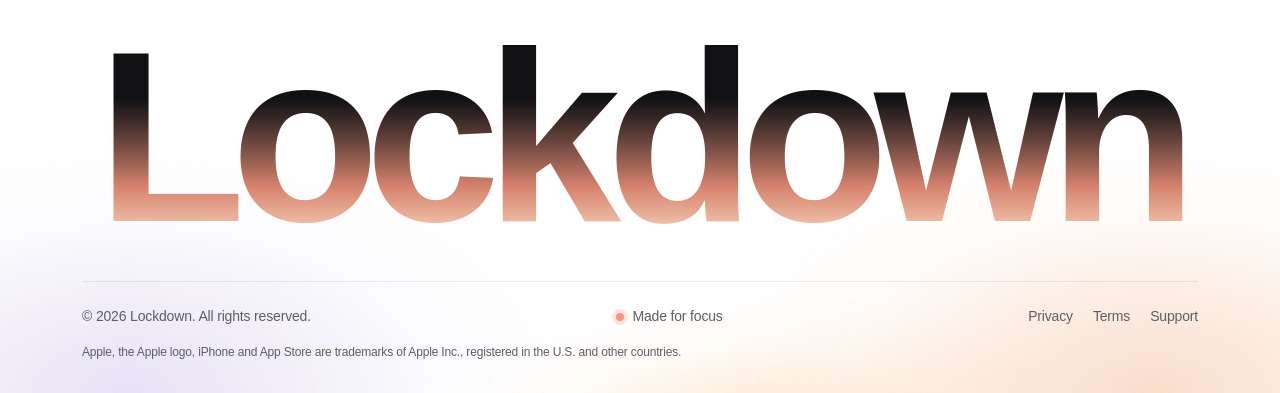
==== commit ce6aec38: "Feature study circles on the website Add a Circles section to the home page with real screenshots of" ====
--- a/index.html
+++ b/index.html
@@ -4,8 +4,8 @@
   <meta charset="utf-8">
   <meta name="viewport" content="width=device-width, initial-scale=1, viewport-fit=cover">
   <title>Lockdown: Study Focus Timer &amp; App Blocker for iPhone</title>
-  <meta name="description" content="Lockdown blocks distracting apps while you study. Say what you're working on, pick 25, 45 or 60 minutes, and lock in. Built on Apple Screen Time. No account, no tracking.">
-  <meta name="keywords" content="study app, focus timer, app blocker, block apps iPhone, study timer, screen time, distraction blocker, pomodoro, focus app, homework app, exam revision, Lockdown app">
+  <meta name="description" content="Lockdown blocks distracting apps while you study. Pick 25, 45 or 60 minutes and lock in, alone or with friends in study circles. Built on Apple Screen Time. No account, no tracking.">
+  <meta name="keywords" content="study app, focus timer, app blocker, block apps iPhone, study timer, screen time, distraction blocker, pomodoro, focus app, homework app, exam revision, study with friends, study group app, accountability, Lockdown app">
   <meta name="author" content="Neel Sharma">
   <meta name="robots" content="index, follow, max-image-preview:large">
   <link rel="canonical" href="https://neel-sh.github.io/Lockdown-website/">
@@ -62,14 +62,15 @@
         "operatingSystem": "iOS 26.0 or later",
         "applicationCategory": "ProductivityApplication",
         "applicationSubCategory": "Education",
-        "description": "Pick the apps that pull you away, say what you're working on, and tap Lock in. Those apps stay closed until the session ends. Built on Apple's Screen Time frameworks with a Live Activity on the Lock Screen and Dynamic Island.",
+        "description": "Pick the apps that pull you away, say what you're working on, and tap Lock in. Those apps stay closed until the session ends. Study circles let friends see each other lock in, join each other's sessions, nudge, and share a weekly goal. Built on Apple's Screen Time frameworks with a Live Activity on the Lock Screen and Dynamic Island.",
         "image": "https://neel-sh.github.io/Lockdown-website/assets/img/icon-512.png",
         "screenshot": [
           "https://neel-sh.github.io/Lockdown-website/assets/screens/ready.webp",
           "https://neel-sh.github.io/Lockdown-website/assets/screens/session.webp",
+          "https://neel-sh.github.io/Lockdown-website/assets/screens/circles.webp",
           "https://neel-sh.github.io/Lockdown-website/assets/screens/history.webp"
         ],
-        "featureList": "Block distracting apps during study sessions; 25, 45, 60 minute or custom sessions from 15 minutes to 4 hours; Strict sessions; Live Activity and Dynamic Island timer; Weekly study history; No account and no tracking",
+        "featureList": "Block distracting apps during study sessions; 25, 45, 60 minute or custom sessions from 15 minutes to 4 hours; Strict sessions; Live Activity and Dynamic Island timer; Study circles with friends: see who's locked in, join their session, nudges, weekly group goals and group sessions; Circles widget; Weekly study history; No account and no tracking",
         "author": { "@type": "Person", "name": "Neel Sharma" },
         "publisher": { "@id": "https://neel-sh.github.io/Lockdown-website/#org" }
       },
@@ -88,7 +89,10 @@
           { "@type": "Question", "name": "Can Lockdown see which apps I use?", "acceptedAnswer": { "@type": "Answer", "text": "No. Apple only gives Lockdown opaque tokens for the apps you choose. Lockdown can show their names and icons on your screen but never learns which apps they are. Your session history stays on your iPhone." } },
           { "@type": "Question", "name": "How long can a study session be?", "acceptedAnswer": { "@type": "Answer", "text": "Pick 25, 45 or 60 minutes, or set a custom length anywhere from 15 minutes to 4 hours. 15 minutes is the shortest interval iOS allows for a scheduled block." } },
           { "@type": "Question", "name": "What is a Strict session?", "acceptedAnswer": { "@type": "Answer", "text": "A Strict session hides the End button so you're not tempted to quit. It's a promise to yourself, not a lock: turning off Lockdown in Settings > Screen Time always ends a session." } },
-          { "@type": "Question", "name": "Do I need an account?", "acceptedAnswer": { "@type": "Answer", "text": "No. There is no sign-up, no account and no analytics. Everything Lockdown stores lives on your iPhone." } },
+          { "@type": "Question", "name": "How do study circles work?", "acceptedAnswer": { "@type": "Answer", "text": "Make a circle and share its invite link in your group chat. Everyone in it can see who's locked in and until when, join a friend's session so you both finish together, nudge someone who isn't studying, and work toward one weekly goal. A friend is simply a circle of two." } },
+          { "@type": "Question", "name": "What can friends in my circle see?", "acceptedAnswer": { "@type": "Answer", "text": "The name you choose, whether you're in a session and when it ends, your time studied this week and your streak. What you're working on appears only if you turn on Show what I'm working on. Friends never see which apps you block or your session history." } },
+          { "@type": "Question", "name": "Are study circles free?", "acceptedAnswer": { "@type": "Answer", "text": "Yes. Joining any number of circles, making one, and everything in them is free, including joining a group session someone else set up. Lockdown Pro adds setting up a circle's weekly group session and making more circles." } },
+          { "@type": "Question", "name": "Do I need an account?", "acceptedAnswer": { "@type": "Answer", "text": "No. There is no sign-up, no Lockdown account and no analytics. Study circles use the iCloud account already on your iPhone, and everything else Lockdown stores lives on your iPhone." } },
           { "@type": "Question", "name": "Which iPhones does Lockdown support?", "acceptedAnswer": { "@type": "Answer", "text": "Lockdown runs on iPhone with iOS 26 or later." } }
         ]
       }
@@ -108,6 +112,7 @@
       <nav aria-label="Primary">
         <ul class="nav-links">
           <li><a href="#how">How it works</a></li>
+          <li><a href="#circles">Circles</a></li>
           <li><a href="#features">Features</a></li>
           <li><a href="#screens">Screens</a></li>
           <li><a href="#privacy">Privacy</a></li>
@@ -131,7 +136,7 @@
 
       <div class="wrap">
         <div class="hero-copy">
-          <span class="pill reveal"><b>New</b> Study focus for iPhone</span>
+          <a class="pill reveal" href="#circles"><b>New</b> Study circles: lock in with friends</a>
           <h1 id="hero-title" class="reveal d1">Make time to&nbsp;study.</h1>
           <p class="lede reveal d2">Choose the apps that pull you away. When you lock in, they stay closed until your session&nbsp;ends.</p>
           <div class="hero-cta reveal d3">
@@ -144,11 +149,11 @@
         </div>
 
         <div class="hero-stage reveal d2">
-          <img class="phone back left" src="assets/screens/welcome-675.webp" alt="" width="675" height="1380" loading="lazy" decoding="async" aria-hidden="true">
+          <picture class="phone back left"><source media="(prefers-color-scheme: dark)" srcset="assets/screens/circles-dark-675.webp"><img src="assets/screens/circles-675.webp" alt="" width="675" height="1380" loading="lazy" decoding="async" aria-hidden="true"></picture>
           <picture class="phone back right"><source media="(prefers-color-scheme: dark)" srcset="assets/screens/session-dark-675.webp"><img src="assets/screens/session-675.webp" alt="" width="675" height="1380" loading="lazy" decoding="async" aria-hidden="true"></picture>
           <picture>
             <source media="(prefers-color-scheme: dark)" srcset="assets/screens/ready-dark-675.webp 675w, assets/screens/ready-dark.webp 1350w" sizes="(min-width: 1120px) 340px, 78vw">
-            <img class="phone" src="assets/screens/ready.webp" srcset="assets/screens/ready-675.webp 675w, assets/screens/ready.webp 1350w" sizes="(min-width: 1120px) 340px, 78vw" alt="Lockdown's Ready screen on iPhone: working on Biology for 45 minutes, with a Lock in button" width="1350" height="2760" fetchpriority="high">
+            <img class="phone" src="assets/screens/ready.webp" srcset="assets/screens/ready-675.webp 675w, assets/screens/ready.webp 1350w" sizes="(min-width: 1120px) 340px, 78vw" alt="Lockdown's Ready screen on iPhone: working on Biology for 45 minutes, with Maya and Jordan locked in and a Join button" width="1350" height="2760" fetchpriority="high">
           </picture>
         </div>
       </div>
@@ -198,6 +203,70 @@
       </div>
     </section>
 
+    <!-- Circles: friends lock in together -->
+    <section class="section circles" id="circles" aria-labelledby="circles-title" style="padding-top: 0">
+      <div class="wrap">
+        <div class="circles-hero">
+          <div class="copy">
+            <span class="eyebrow reveal"><span class="tag">New</span> Study circles</span>
+            <h2 id="circles-title" class="reveal d1">Lock in <br>together.</h2>
+            <p class="sub reveal d2">Make a circle for your study group, or just one friend. See who's locked in right now, join their session with one tap, and finish&nbsp;together.</p>
+            <div class="notif reveal d3" aria-label="Example notification: Maya locked in, Cell biology, 39 minutes left, with a Join button">
+              <picture><source media="(prefers-color-scheme: dark)" srcset="assets/img/icon-dark-192.png"><img src="assets/img/icon-192.png" alt="" width="40" height="40" loading="lazy"></picture>
+              <div><strong>Maya locked in</strong><span>Cell biology · 39 min left</span></div>
+              <span class="notif-btn" aria-hidden="true">Join</span>
+              <time aria-hidden="true">now</time>
+            </div>
+            <ul class="ticks reveal d3">
+              <li><svg viewBox="0 0 24 24" fill="none" stroke="currentColor" stroke-width="2" stroke-linecap="round" stroke-linejoin="round" aria-hidden="true"><path d="M5 12.5l4.5 4.5L19 7.5"/></svg>Free for everyone, with no account to make</li>
+              <li><svg viewBox="0 0 24 24" fill="none" stroke="currentColor" stroke-width="2" stroke-linecap="round" stroke-linejoin="round" aria-hidden="true"><path d="M5 12.5l4.5 4.5L19 7.5"/></svg>Invite anyone with a link, straight into the group&nbsp;chat</li>
+              <li><svg viewBox="0 0 24 24" fill="none" stroke="currentColor" stroke-width="2" stroke-linecap="round" stroke-linejoin="round" aria-hidden="true"><path d="M5 12.5l4.5 4.5L19 7.5"/></svg>Your own blocked apps and Strict setting still&nbsp;apply</li>
+            </ul>
+          </div>
+          <div class="duo reveal d1">
+            <span class="glow" aria-hidden="true" style="--c: var(--lavender); left: 30%; top: 40%; width: 640px; height: 560px; --o: .75"></span>
+            <span class="glow" aria-hidden="true" style="--c: var(--peach); left: 74%; top: 62%; width: 640px; height: 560px; --o: .8"></span>
+            <picture class="phone back"><source media="(prefers-color-scheme: dark)" srcset="assets/screens/session-dark-675.webp"><img src="assets/screens/session-675.webp" alt="A study session with the line: Maya and Jordan are locked in too" width="675" height="1380" loading="lazy" decoding="async"></picture>
+            <picture class="phone front"><source media="(prefers-color-scheme: dark)" srcset="assets/screens/circles-dark-675.webp 675w, assets/screens/circles-dark.webp 1350w" sizes="(min-width: 900px) 330px, 70vw"><img src="assets/screens/circles.webp" srcset="assets/screens/circles-675.webp 675w, assets/screens/circles.webp 1350w" sizes="(min-width: 900px) 330px, 70vw" alt="Lockdown Circles screen: Bio 201 crew with a group session now, a weekly goal of 18 hours 15 minutes of 20, and Maya and Jordan locked in" width="1350" height="2760" loading="lazy" decoding="async"></picture>
+          </div>
+        </div>
+
+        <div class="grid">
+          <div class="card reveal">
+            <div class="ico"><svg viewBox="0 0 24 24" fill="none" stroke="currentColor" stroke-width="1.8" stroke-linecap="round" stroke-linejoin="round" aria-hidden="true"><circle cx="9" cy="8" r="3.2"/><path d="M3 20c.8-3.4 3.2-5.2 6-5.2s5.2 1.8 6 5.2"/><circle cx="17" cy="9" r="2.6"/><path d="M16.2 14.4c2.4.2 4.1 1.8 4.8 4.6"/></svg></div>
+            <h3>See who's locked in</h3>
+            <p>Who's studying right now and until when, plus everyone's time this week, ranked, with&nbsp;streaks.</p>
+          </div>
+          <div class="card reveal d1">
+            <div class="ico"><svg viewBox="0 0 24 24" fill="none" stroke="currentColor" stroke-width="1.8" stroke-linecap="round" stroke-linejoin="round" aria-hidden="true"><path d="M5 12h12"/><path d="M13 6l6 6-6 6"/></svg></div>
+            <h3>Join in one tap</h3>
+            <p>Join a friend from Circles, the Ready screen, a notification or the widget. Your session ends when theirs&nbsp;does.</p>
+          </div>
+          <div class="card reveal d2">
+            <div class="ico"><svg viewBox="0 0 24 24" fill="none" stroke="currentColor" stroke-width="1.8" stroke-linecap="round" stroke-linejoin="round" aria-hidden="true"><path d="M18 8a6 6 0 0 0-12 0c0 7-3 8-3 8h18s-3-1-3-8"/><path d="M10.3 20a1.9 1.9 0 0 0 3.4 0"/></svg></div>
+            <h3>Nudge a friend</h3>
+            <p>Swipe on a friend who isn't studying to send a gentle "lock in?". Their notification has a Lock In&nbsp;button.</p>
+          </div>
+          <div class="card reveal">
+            <div class="ico"><svg viewBox="0 0 24 24" fill="none" stroke="currentColor" stroke-width="1.8" stroke-linecap="round" stroke-linejoin="round" aria-hidden="true"><path d="M5 21V4"/><path d="M5 4h11l-2 4 2 4H5"/></svg></div>
+            <h3>One weekly goal</h3>
+            <p>Set a goal for the whole circle, from 5 to 50 hours, and watch it fill as everyone&nbsp;studies.</p>
+          </div>
+          <div class="card reveal d1">
+            <div class="ico"><svg viewBox="0 0 24 24" fill="none" stroke="currentColor" stroke-width="1.8" stroke-linecap="round" stroke-linejoin="round" aria-hidden="true"><rect x="3" y="5" width="18" height="16" rx="3"/><path d="M3 10h18"/><path d="M8 3v4M16 3v4"/></svg></div>
+            <h3>Group sessions</h3>
+            <p>Pick a weekly time and everyone gets a reminder with a Lock In button, so the whole group starts&nbsp;together.</p>
+          </div>
+          <div class="card reveal d2">
+            <div class="ico"><svg viewBox="0 0 24 24" fill="none" stroke="currentColor" stroke-width="1.8" stroke-linecap="round" stroke-linejoin="round" aria-hidden="true"><rect x="3" y="3" width="8" height="8" rx="2.5"/><rect x="13" y="3" width="8" height="8" rx="2.5"/><rect x="3" y="13" width="18" height="8" rx="2.5"/></svg></div>
+            <h3>Circles widget</h3>
+            <p>Live countdowns for friends on your Home Screen and Lock Screen, with a Join button for&nbsp;each.</p>
+          </div>
+        </div>
+        <p class="muted reveal circles-note">Joining circles, making one, and joining any group session are free. Lockdown Pro adds setting up group sessions and making more&nbsp;circles.</p>
+      </div>
+    </section>
+
     <!-- Showcase -->
     <section class="section" id="features" aria-labelledby="features-title" style="padding-top: 0">
       <div class="wrap">
@@ -212,7 +281,7 @@
             <div class="media reveal">
               <span class="glow" aria-hidden="true" style="--c: var(--peach); left: 50%; top: 82%; width: 640px; height: 360px; --o: .8"></span>
               <span class="glow" aria-hidden="true" style="--c: var(--lavender); left: 22%; top: 85%; width: 380px; height: 280px; --o: .7"></span>
-              <picture><source media="(prefers-color-scheme: dark)" srcset="assets/screens/session-dark-675.webp 675w, assets/screens/session-dark.webp 1350w" sizes="(min-width: 900px) 360px, 76vw"><img src="assets/screens/session.webp" srcset="assets/screens/session-675.webp 675w, assets/screens/session.webp 1350w" sizes="(min-width: 900px) 360px, 76vw" alt="A Lockdown study session in progress: Biology, 44 minutes 48 seconds remaining, ends at 7:59 PM" width="1350" height="2760" loading="lazy" decoding="async" class="phone"></picture>
+              <picture><source media="(prefers-color-scheme: dark)" srcset="assets/screens/session-dark-675.webp 675w, assets/screens/session-dark.webp 1350w" sizes="(min-width: 900px) 360px, 76vw"><img src="assets/screens/session.webp" srcset="assets/screens/session-675.webp 675w, assets/screens/session.webp 1350w" sizes="(min-width: 900px) 360px, 76vw" alt="A Lockdown study session in progress: Biology, 44 minutes 35 seconds remaining, with Maya and Jordan locked in too" width="1350" height="2760" loading="lazy" decoding="async" class="phone"></picture>
             </div>
             <div class="copy reveal d1">
               <span class="eyebrow">During a session</span>
@@ -221,6 +290,7 @@
               <ul class="ticks">
                 <li><svg viewBox="0 0 24 24" fill="none" stroke="currentColor" stroke-width="2" stroke-linecap="round" stroke-linejoin="round" aria-hidden="true"><path d="M5 12.5l4.5 4.5L19 7.5"/></svg>Live Activity on the Lock Screen and Dynamic&nbsp;Island</li>
                 <li><svg viewBox="0 0 24 24" fill="none" stroke="currentColor" stroke-width="2" stroke-linecap="round" stroke-linejoin="round" aria-hidden="true"><path d="M5 12.5l4.5 4.5L19 7.5"/></svg>Apps unlock on time, even if Lockdown is&nbsp;closed</li>
+                <li><svg viewBox="0 0 24 24" fill="none" stroke="currentColor" stroke-width="2" stroke-linecap="round" stroke-linejoin="round" aria-hidden="true"><path d="M5 12.5l4.5 4.5L19 7.5"/></svg>See which friends are locked in with&nbsp;you</li>
                 <li><svg viewBox="0 0 24 24" fill="none" stroke="currentColor" stroke-width="2" stroke-linecap="round" stroke-linejoin="round" aria-hidden="true"><path d="M5 12.5l4.5 4.5L19 7.5"/></svg>A notification when the session&nbsp;ends</li>
               </ul>
             </div>
@@ -312,6 +382,10 @@
             <figcaption><strong>Dark mode</strong>Deeper, quieter color</figcaption>
           </figure>
           <figure role="listitem" class="reveal d3">
+            <img class="phone" src="assets/screens/circles-dark-675.webp" alt="Circles screen in dark mode" width="675" height="1380" loading="lazy" decoding="async">
+            <figcaption><strong>Circles</strong>Friends, locked in together</figcaption>
+          </figure>
+          <figure role="listitem" class="reveal d3">
             <img class="phone" src="assets/screens/history-675.webp" alt="History screen with weekly chart" width="675" height="1380" loading="lazy" decoding="async">
             <figcaption><strong>History</strong>Your week at a glance</figcaption>
           </figure>
@@ -331,7 +405,7 @@
           <div class="section-head reveal">
             <span class="eyebrow muted">Privacy</span>
             <h2 id="privacy-title">Your choices stay&nbsp;yours.</h2>
-            <p class="sub muted">Apple keeps the apps you pick private, even from Lockdown. Session history is stored only on your&nbsp;iPhone.</p>
+            <p class="sub muted">Apple keeps the apps you pick private, even from Lockdown. Your history stays on your iPhone, and circles share only what you choose, through your own&nbsp;iCloud.</p>
           </div>
           <div class="grid">
             <div class="card reveal">
@@ -342,12 +416,12 @@
             <div class="card reveal d1">
               <div class="ico"><svg viewBox="0 0 24 24" fill="none" stroke="currentColor" stroke-width="1.8" stroke-linecap="round" stroke-linejoin="round" aria-hidden="true"><path d="M2 12s3.5-7 10-7 10 7 10 7-3.5 7-10 7S2 12 2 12z"/><circle cx="12" cy="12" r="3"/><path d="M3 3l18 18"/></svg></div>
               <h3>No tracking</h3>
-              <p>No analytics, no ads, no third-party SDKs. Lockdown makes no network requests.</p>
+              <p>No analytics, no ads, no third-party SDKs. Lockdown has no server; circles sync through Apple's iCloud.</p>
             </div>
             <div class="card reveal d2">
               <div class="ico"><svg viewBox="0 0 24 24" fill="none" stroke="currentColor" stroke-width="1.8" stroke-linecap="round" stroke-linejoin="round" aria-hidden="true"><rect x="6" y="2" width="12" height="20" rx="3"/><path d="M10 18h4"/></svg></div>
               <h3>On your iPhone</h3>
-              <p>Preferences and history never leave the device. Delete them any time in Settings.</p>
+              <p>Preferences, block lists and history never leave the device. Delete them any time in Settings.</p>
             </div>
           </div>
           <p class="reveal" style="margin-top: 40px"><a class="btn btn-glass" href="privacy/" style="background: rgba(255,255,255,.1); color: #f5f5f7; border-color: rgba(255,255,255,.14)">Read the Privacy Policy</a></p>
@@ -384,8 +458,20 @@
             <div class="answer"><p>You'll see a calm reminder, for example "You set this time aside for Biology. Instagram is available at 4:45 PM.", with buttons to close it or open Lockdown.</p></div>
           </details>
           <details>
+            <summary>How do study circles work?</summary>
+            <div class="answer"><p>Make a circle and share its invite link in your group chat. Everyone in it can see who's locked in and until when, join a friend's session so you both finish together, nudge someone who isn't studying, and work toward one weekly goal. A friend is simply a circle of two.</p></div>
+          </details>
+          <details>
+            <summary>What can friends in my circle see?</summary>
+            <div class="answer"><p>The name you choose, whether you're in a session and when it ends, your time studied this week and your streak. What you're working on appears only if you turn on "Show what I'm working on".</p><p>Friends never see which apps you block, your settings or your session history.</p></div>
+          </details>
+          <details>
+            <summary>Are study circles free?</summary>
+            <div class="answer"><p>Yes. Joining any number of circles, making one, and everything in them is free, including joining a group session someone else set up. Lockdown Pro adds setting up a circle's weekly group session and making more circles.</p></div>
+          </details>
+          <details>
             <summary>Do I need an account?</summary>
-            <div class="answer"><p>No. There is no sign-up, no account and no analytics. Everything Lockdown stores lives on your iPhone.</p></div>
+            <div class="answer"><p>No. There is no sign-up, no Lockdown account and no analytics. Study circles use the iCloud account already on your iPhone, and everything else Lockdown stores lives on your iPhone.</p></div>
           </details>
           <details>
             <summary>Which iPhones does Lockdown support?</summary>
@@ -440,6 +526,7 @@
             <h4>Product</h4>
             <ul>
               <li><a href="#how">How it works</a></li>
+              <li><a href="#circles">Study circles</a></li>
               <li><a href="#features">Features</a></li>
               <li><a href="#screens">Screens</a></li>
               <li><a href="#faq">FAQ</a></li>
--- a/assets/css/site.css
+++ b/assets/css/site.css
@@ -485,3 +485,45 @@
 @media (prefers-contrast: more) {
   :root { --graphite: #45454c; --hairline: rgba(0,0,0,.2); }
 }
+
+/* ---------- Study circles ---------- */
+a.pill { text-decoration: none; transition: transform .25s var(--ease); }
+a.pill:hover { transform: translateY(-1px); }
+.tag { background: var(--ink); color: var(--ground); font-size: 12px; font-weight: 600; padding: 3px 9px; border-radius: 999px; }
+
+.circles-hero { display: grid; gap: var(--s12); align-items: center; }
+.circles-hero h2 { font-size: clamp(48px, 7.4vw, 92px); letter-spacing: -0.045em; }
+.circles-hero .copy { max-width: 520px; }
+@media (min-width: 960px) { .circles-hero { grid-template-columns: 1fr 1.05fr; gap: var(--s16); } }
+
+.duo { position: relative; display: flex; justify-content: center; padding: var(--s8) 0; isolation: isolate; min-height: 560px; }
+.duo .phone { position: relative; z-index: 1; display: block; }
+.duo .phone img { width: 100%; }
+.duo .phone.front { width: min(70vw, 330px); transform: translateX(14%); z-index: 2; }
+.duo .phone.back { position: absolute; width: min(56vw, 270px); left: 50%; top: 50%; transform: translate(-92%, -46%) rotate(-5deg); opacity: .98; }
+@media (max-width: 520px) {
+  .duo .phone.back { display: none; }
+  .duo .phone.front { transform: none; }
+  .duo { min-height: 0; }
+}
+
+.notif {
+  margin-top: var(--s8); display: grid; grid-template-columns: 40px 1fr auto; gap: 12px; align-items: center;
+  position: relative; max-width: 420px; padding: 14px 16px; border-radius: 24px;
+  background: var(--glass); border: 1px solid var(--glass-border);
+  -webkit-backdrop-filter: blur(24px) saturate(170%); backdrop-filter: blur(24px) saturate(170%);
+  box-shadow: 0 1px 2px rgba(17,17,19,.05), 0 16px 40px rgba(120,60,30,.12);
+}
+.notif picture { display: block; grid-column: 1; grid-row: 1; line-height: 0; }
+.notif img { width: 40px; height: 40px; }
+.notif > div { grid-column: 2; grid-row: 1; min-width: 0; }
+.notif .notif-btn { grid-column: 3; grid-row: 1; }
+.notif strong { display: block; font-size: 16px; letter-spacing: -0.01em; }
+.notif span { color: var(--graphite); font-size: 15px; }
+.notif .notif-btn {
+  color: var(--ink); font-weight: 600; font-size: 14px; padding: 7px 16px; border-radius: 999px;
+  background: color-mix(in srgb, var(--lavender) 70%, var(--ground));
+}
+.notif time { position: absolute; top: 10px; right: 16px; font-size: 12px; color: var(--graphite); display: none; }
+.circles .grid { margin-top: var(--s12); }
+.circles-note { margin-top: var(--s6); font-size: 15px; text-align: center; }
